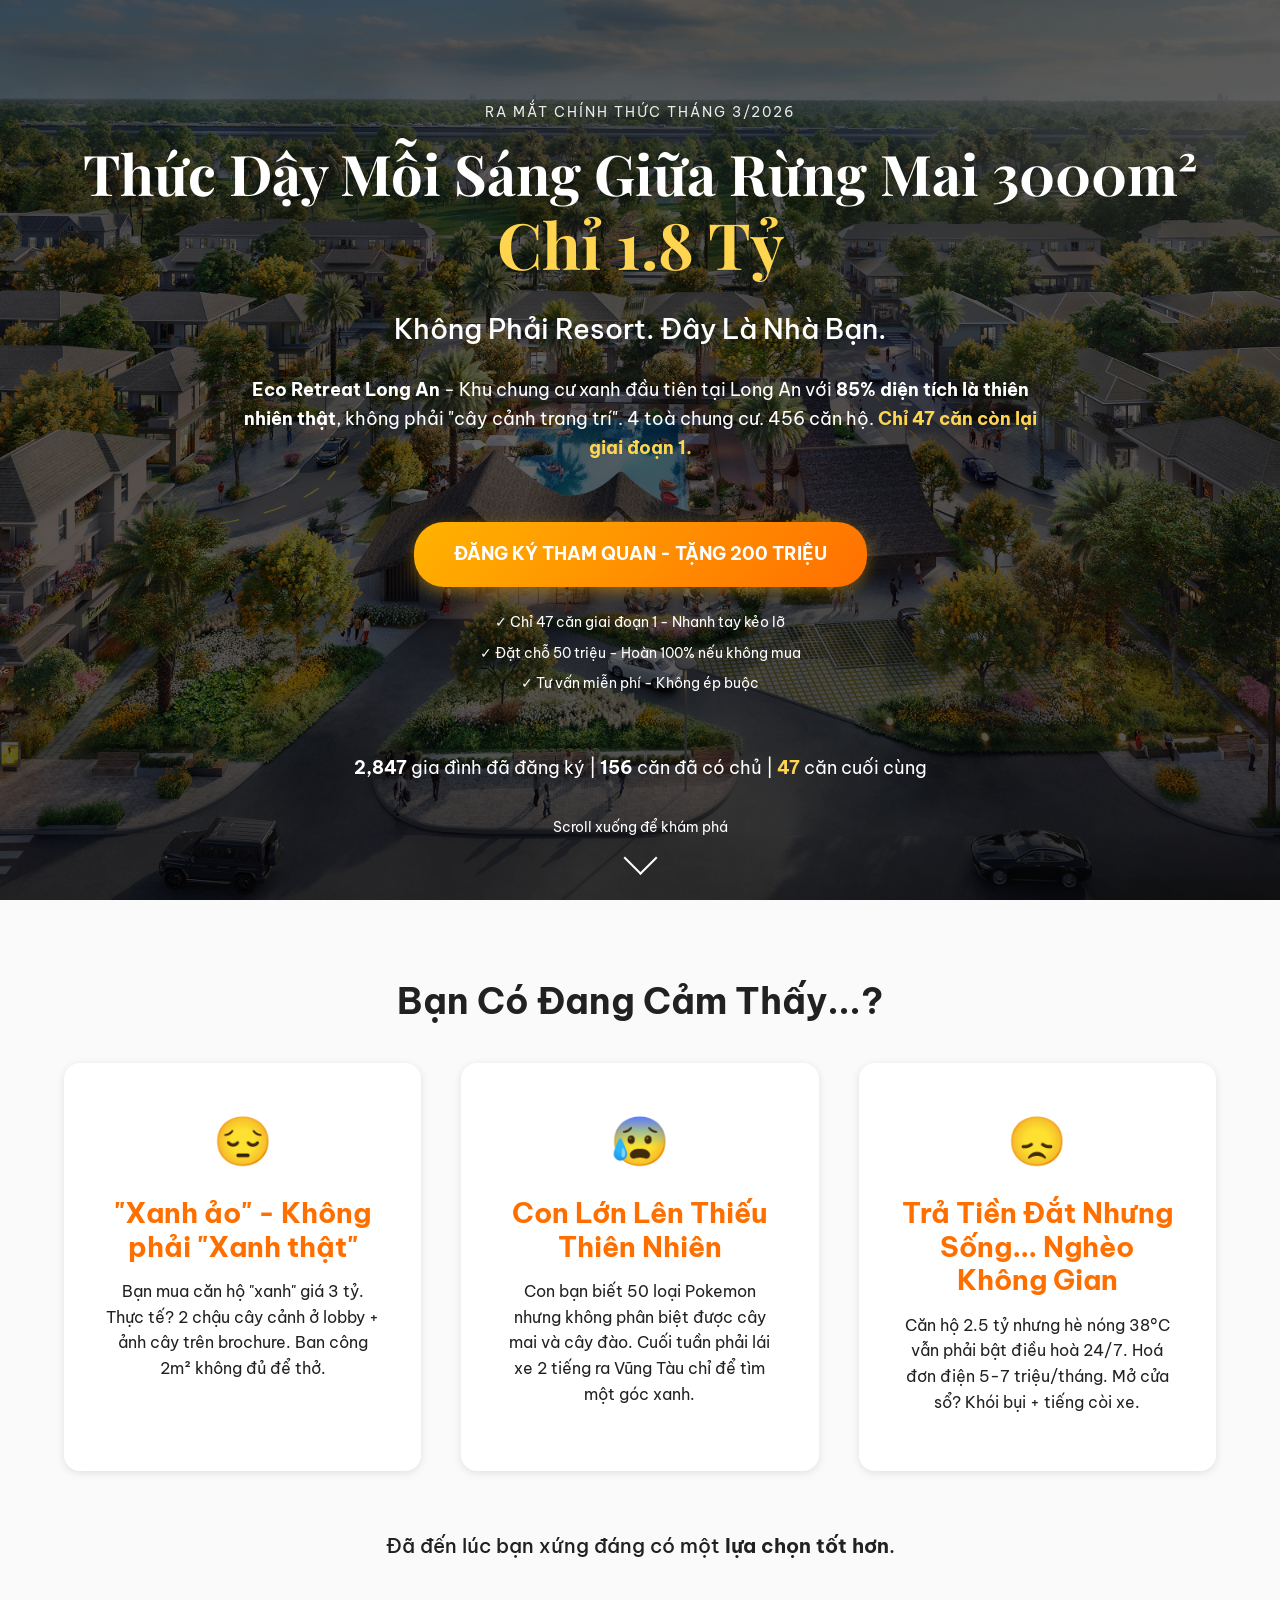
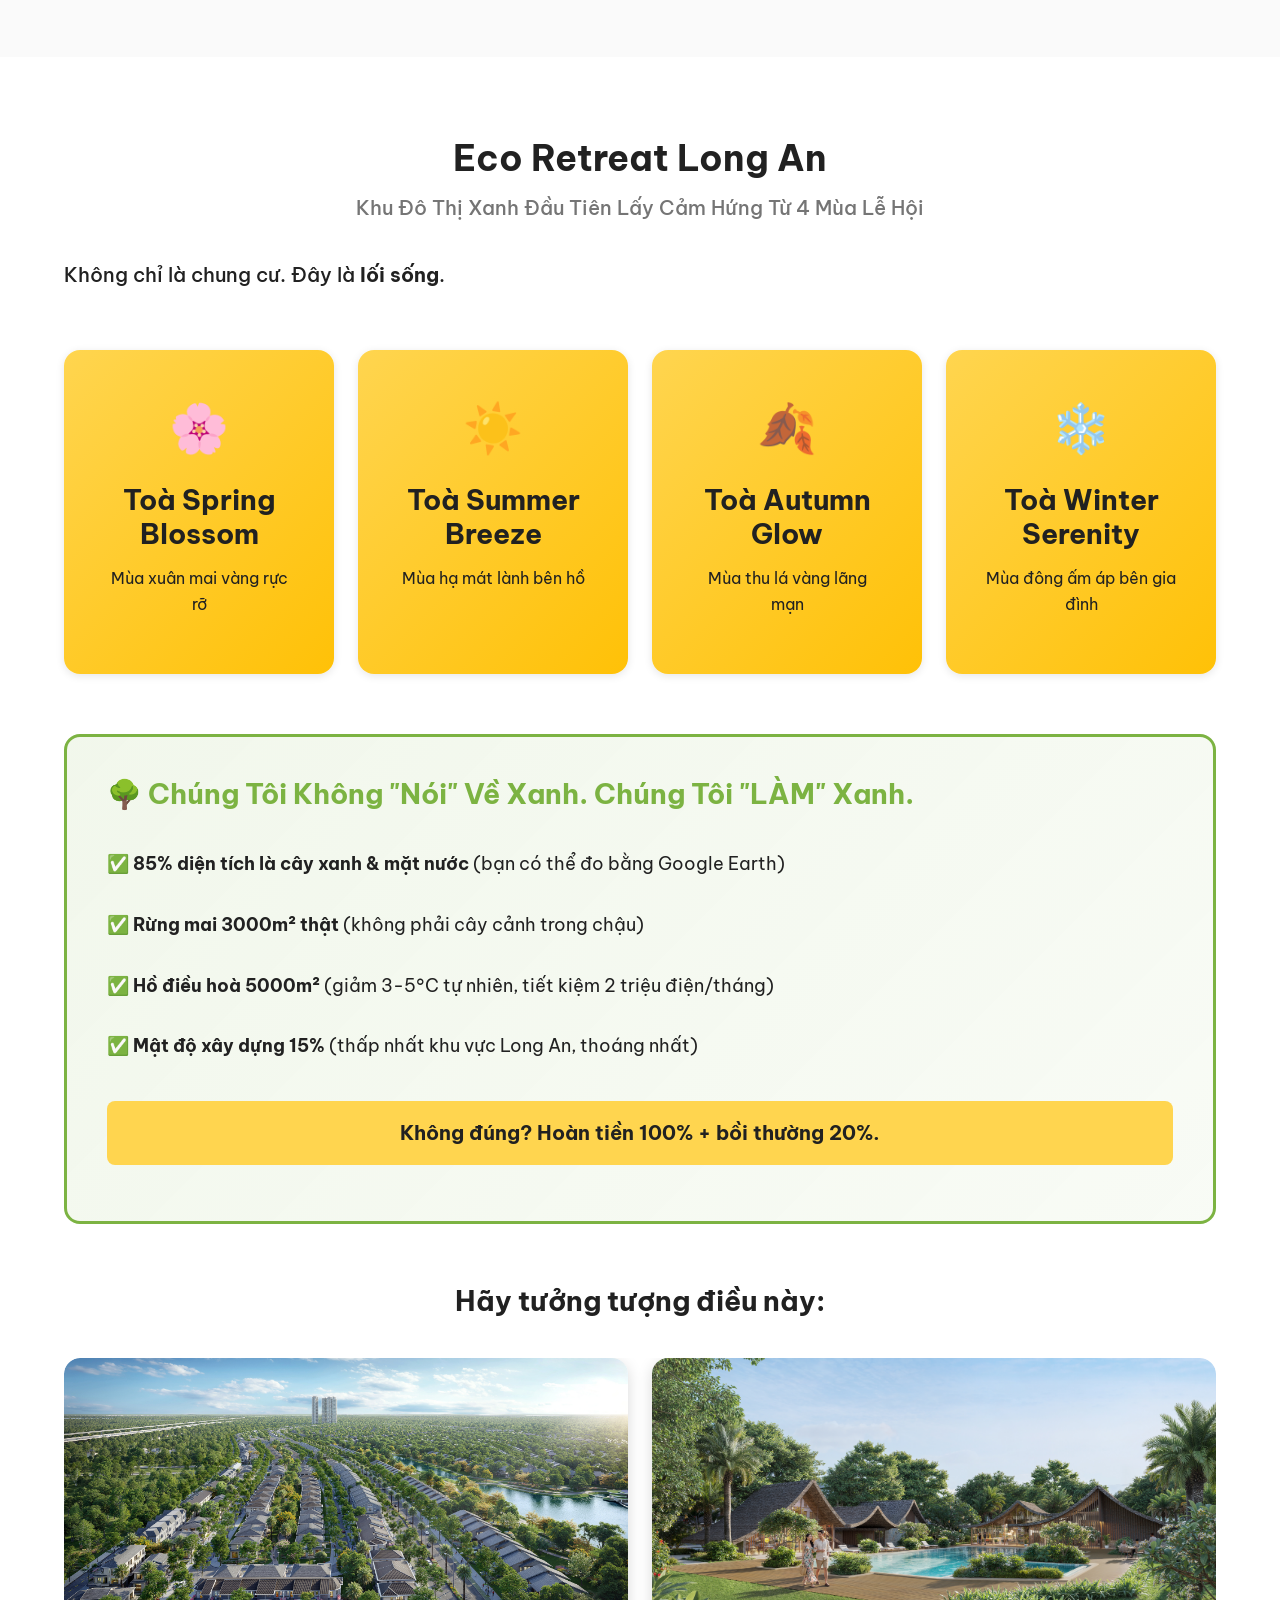
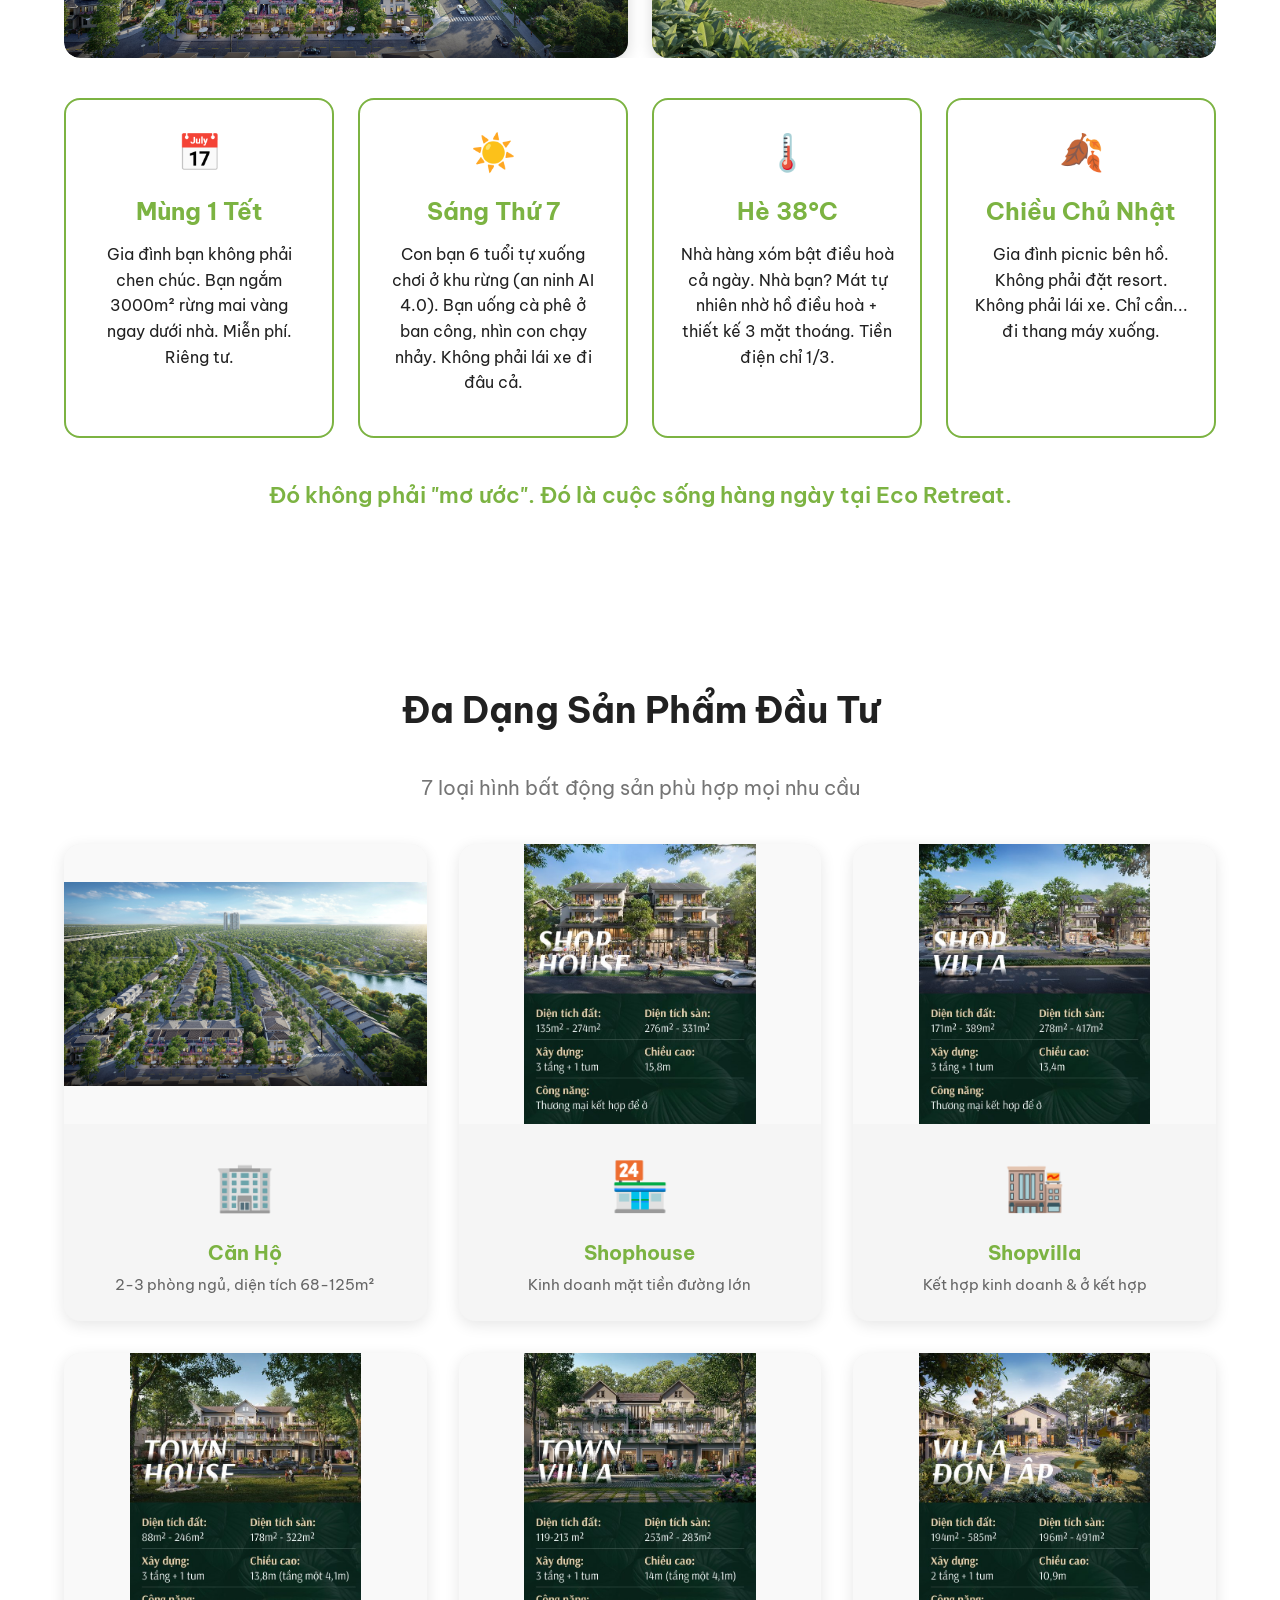
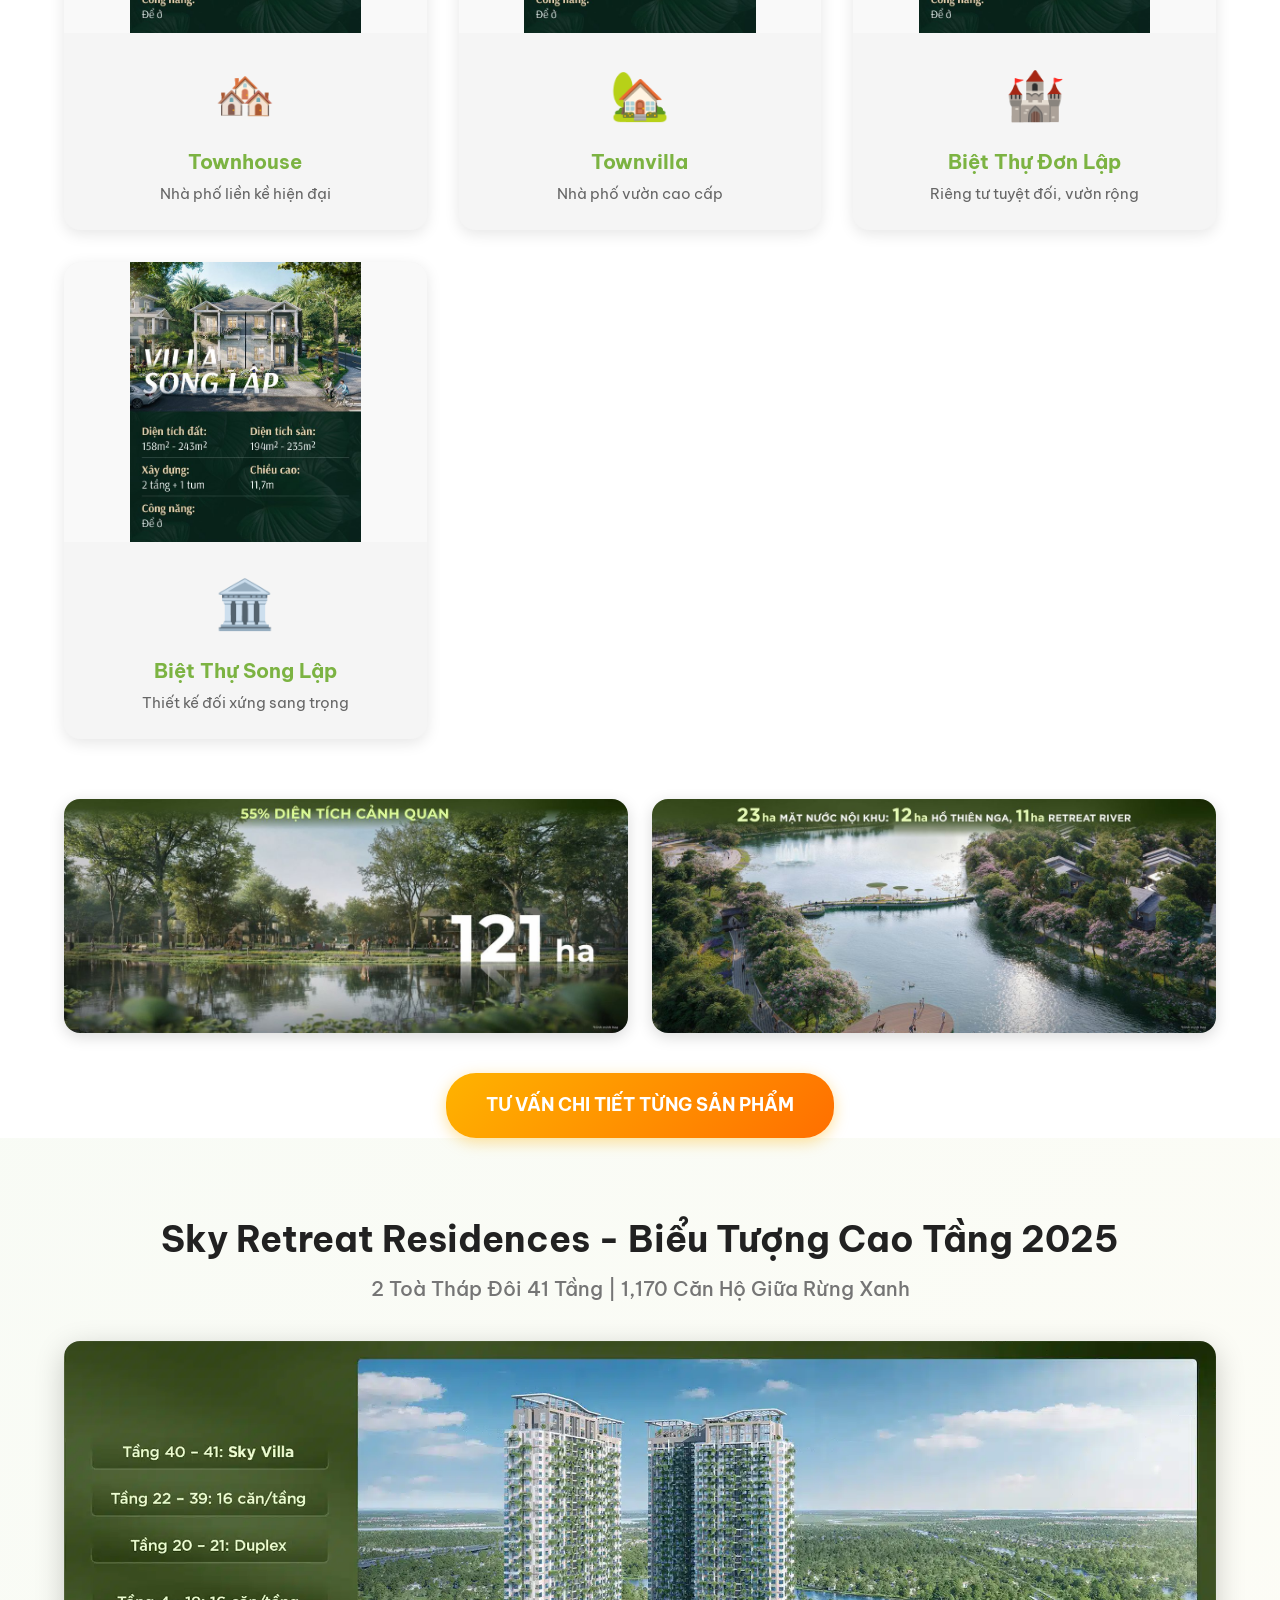
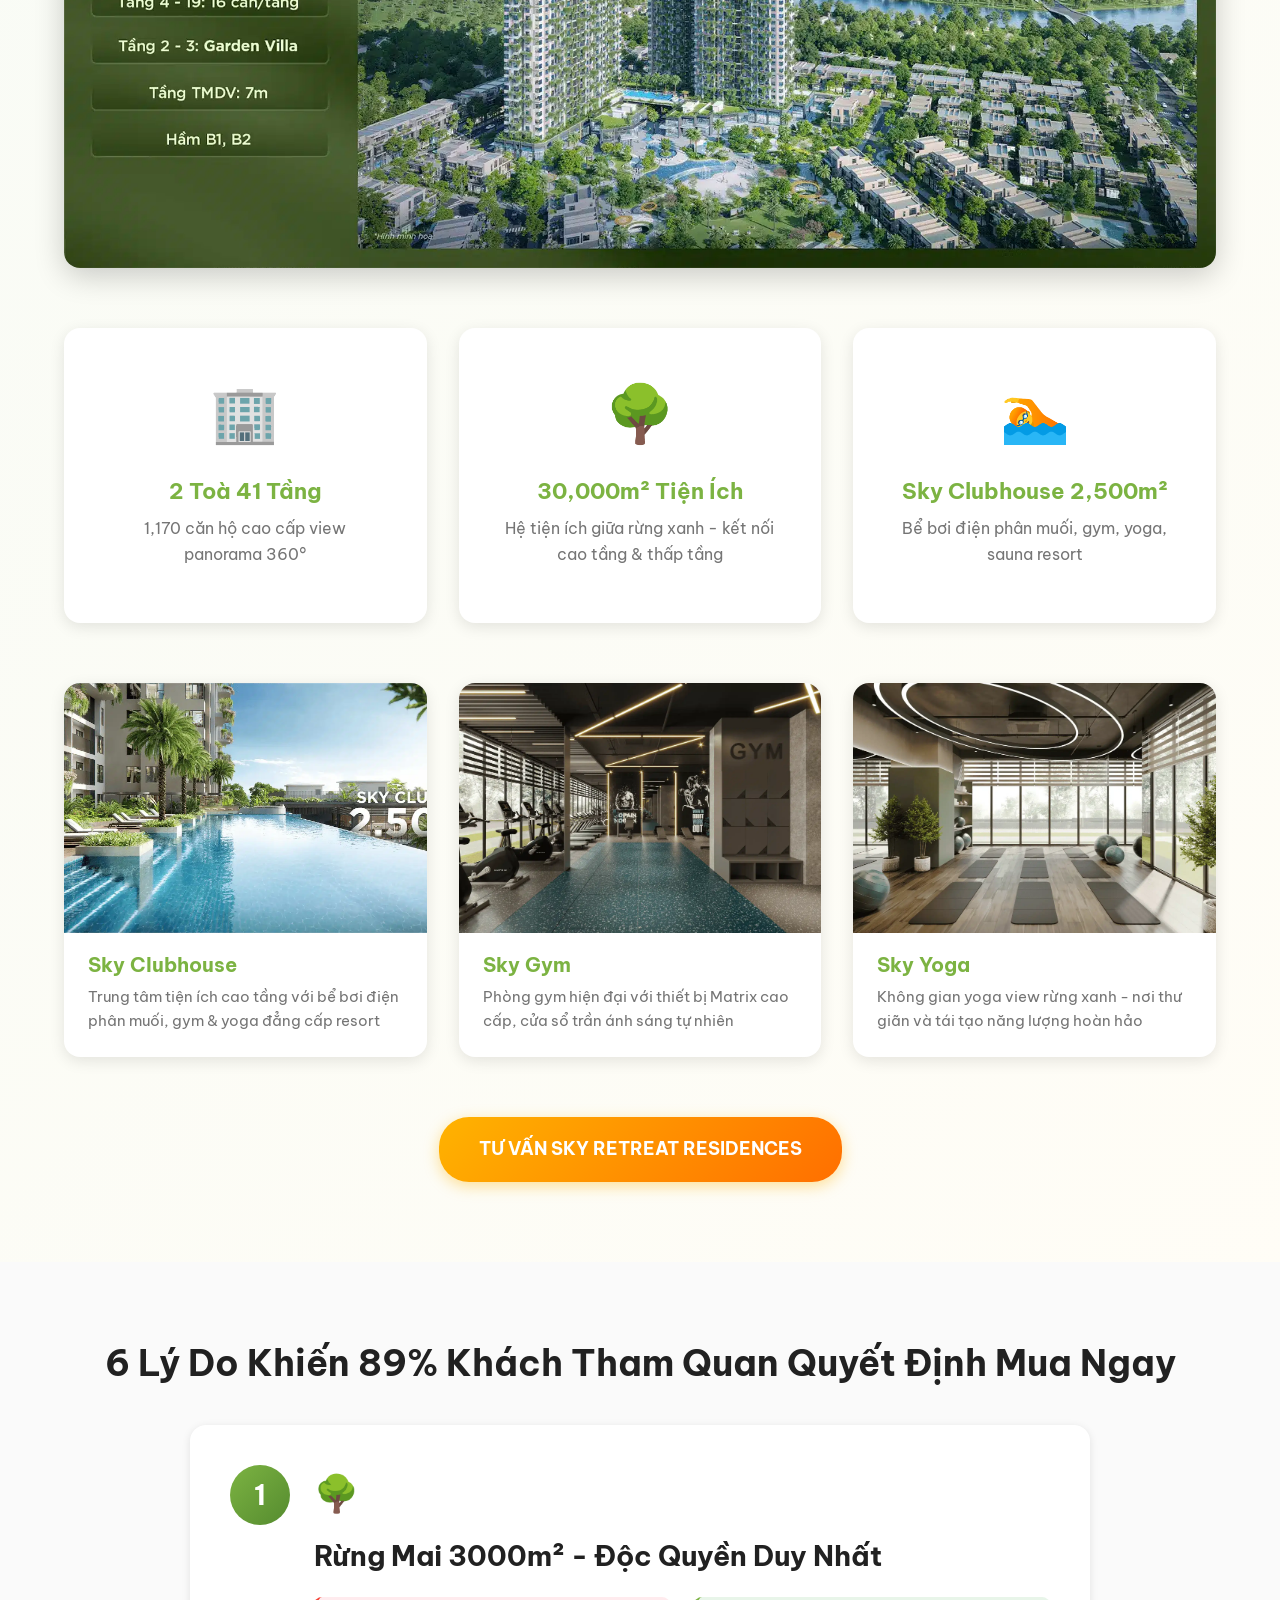
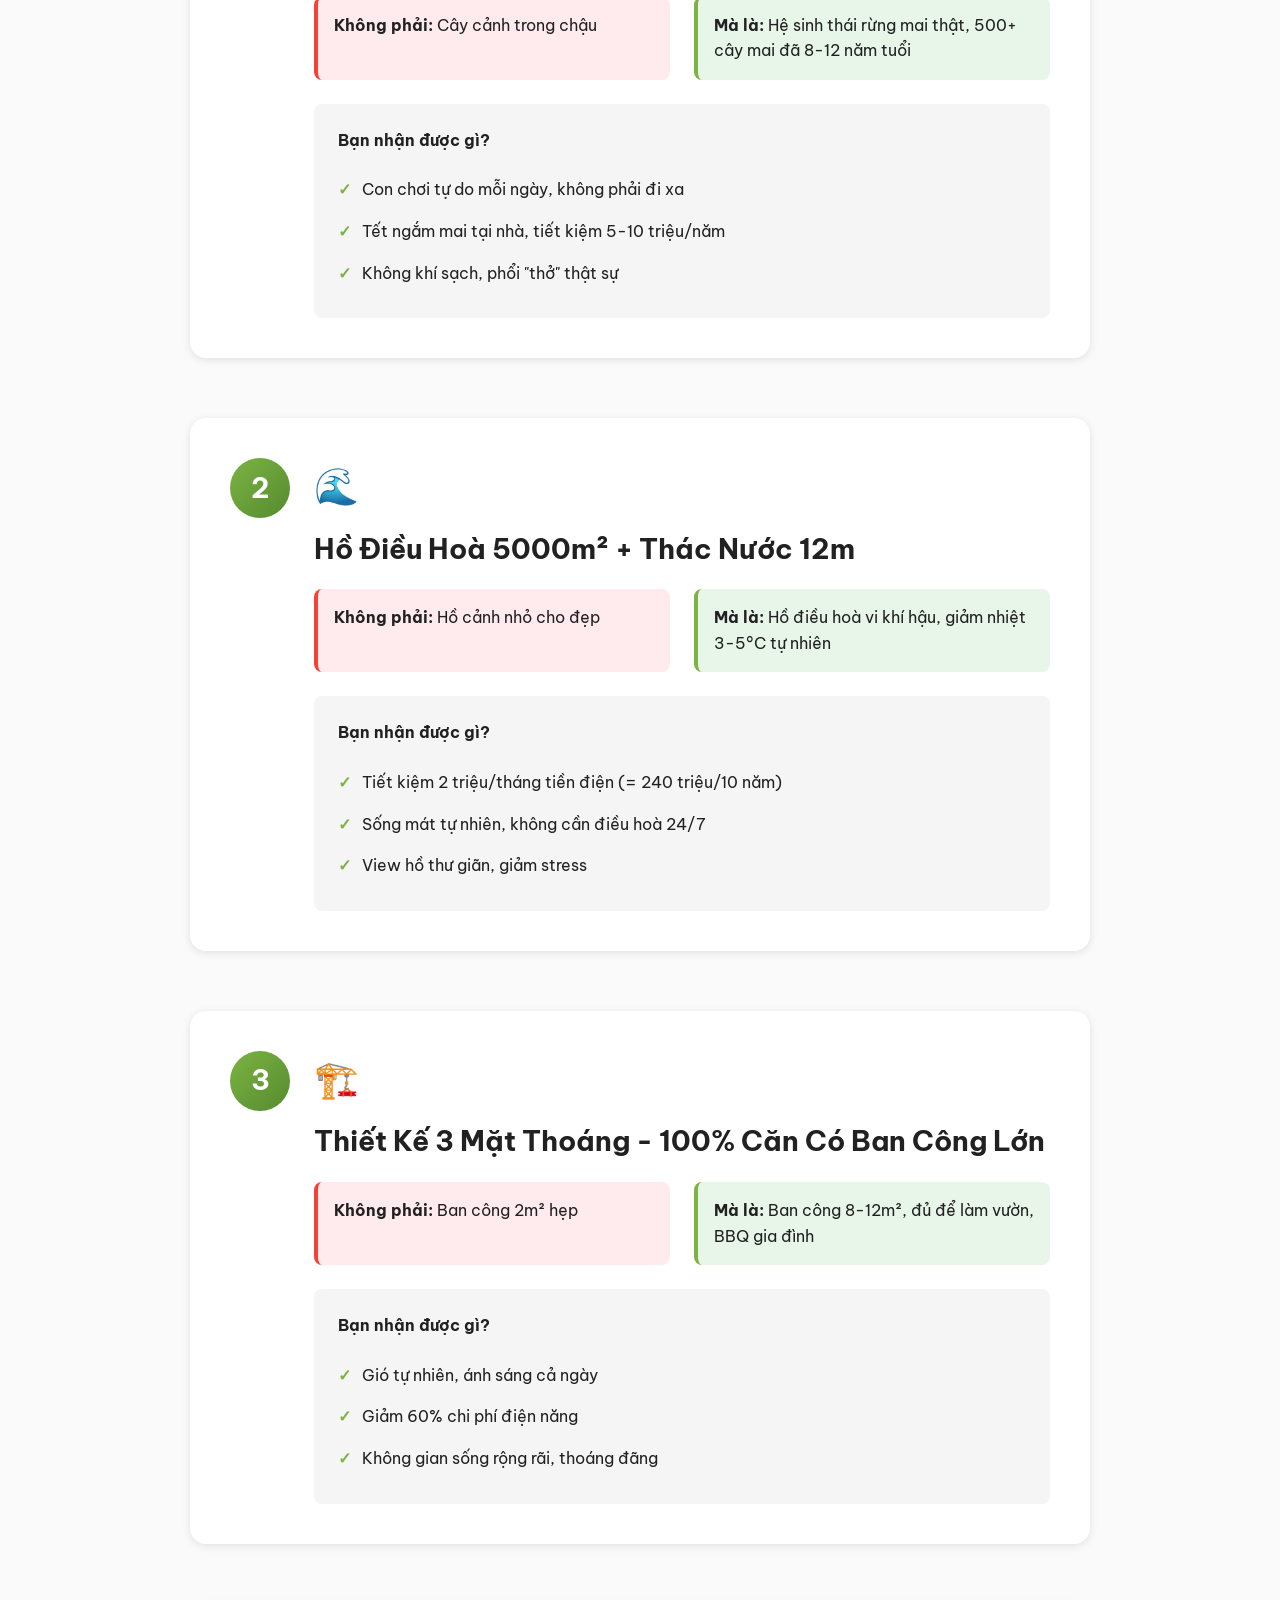
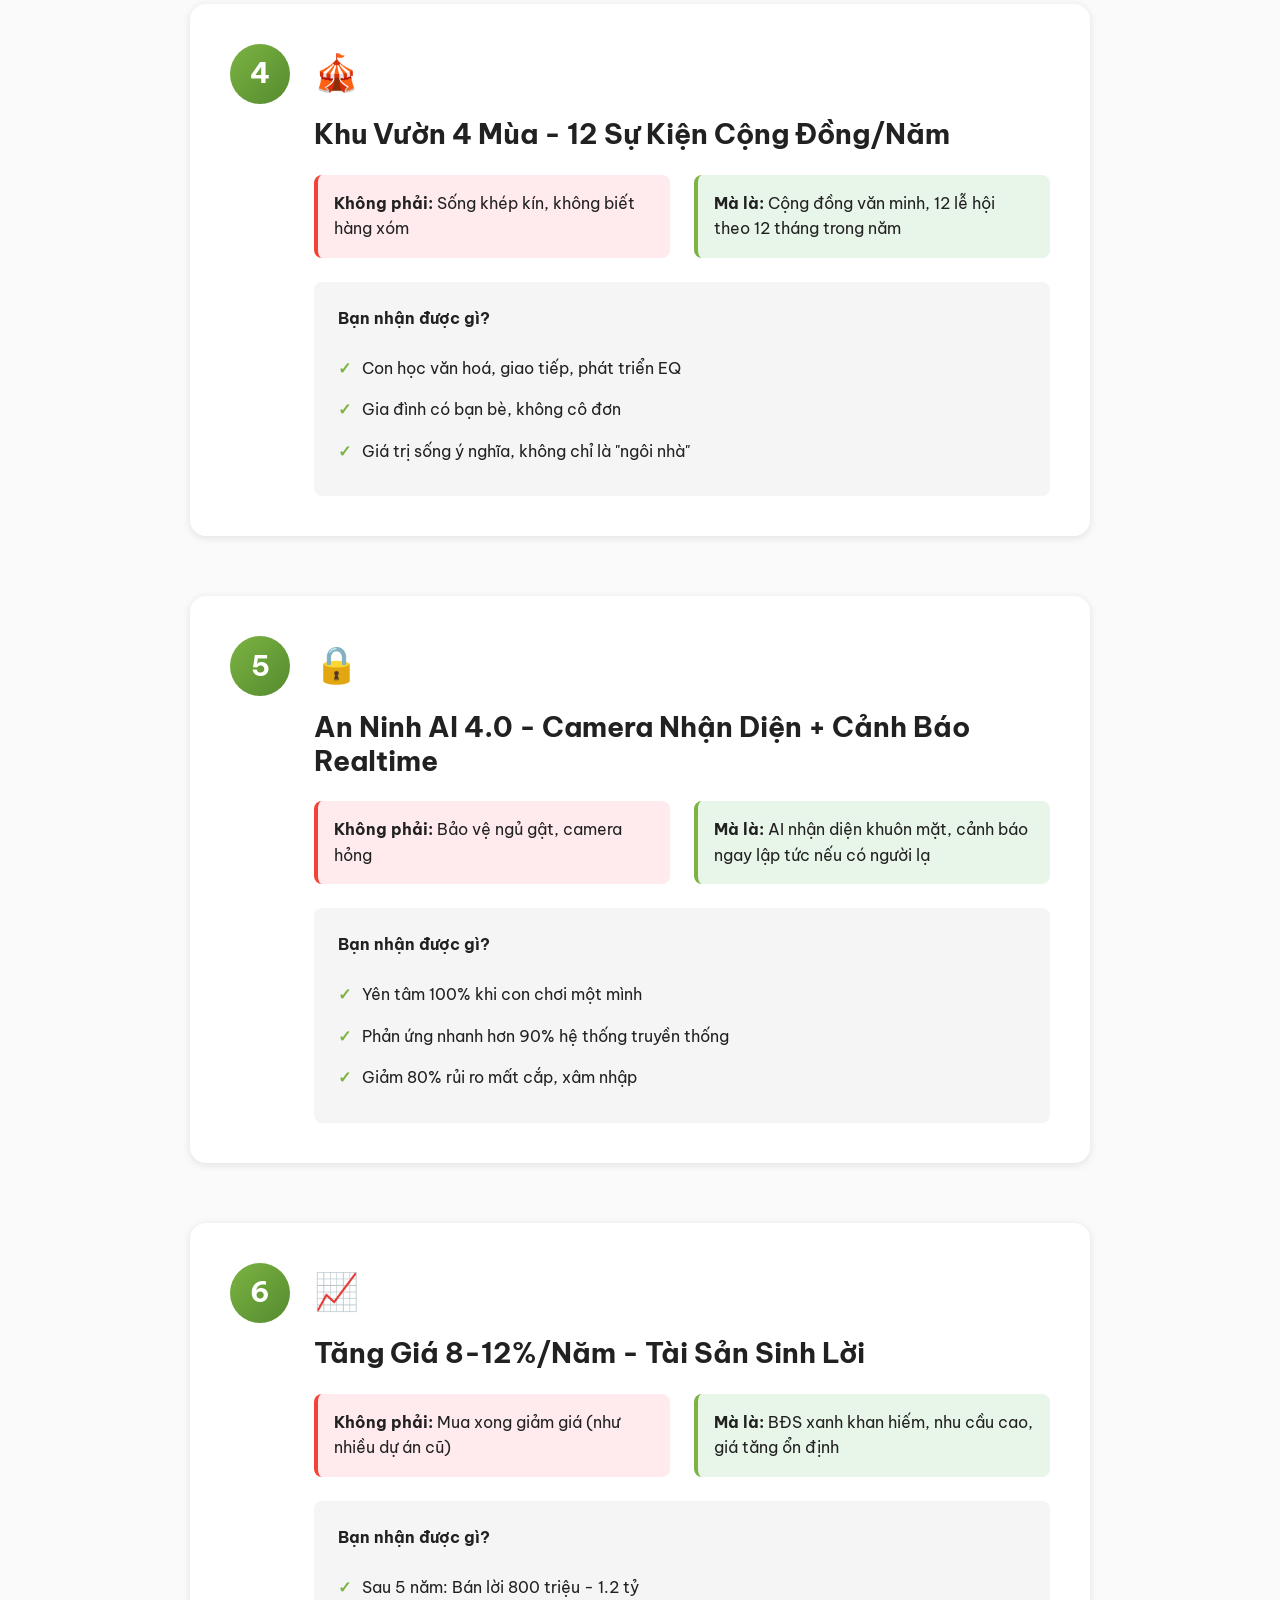
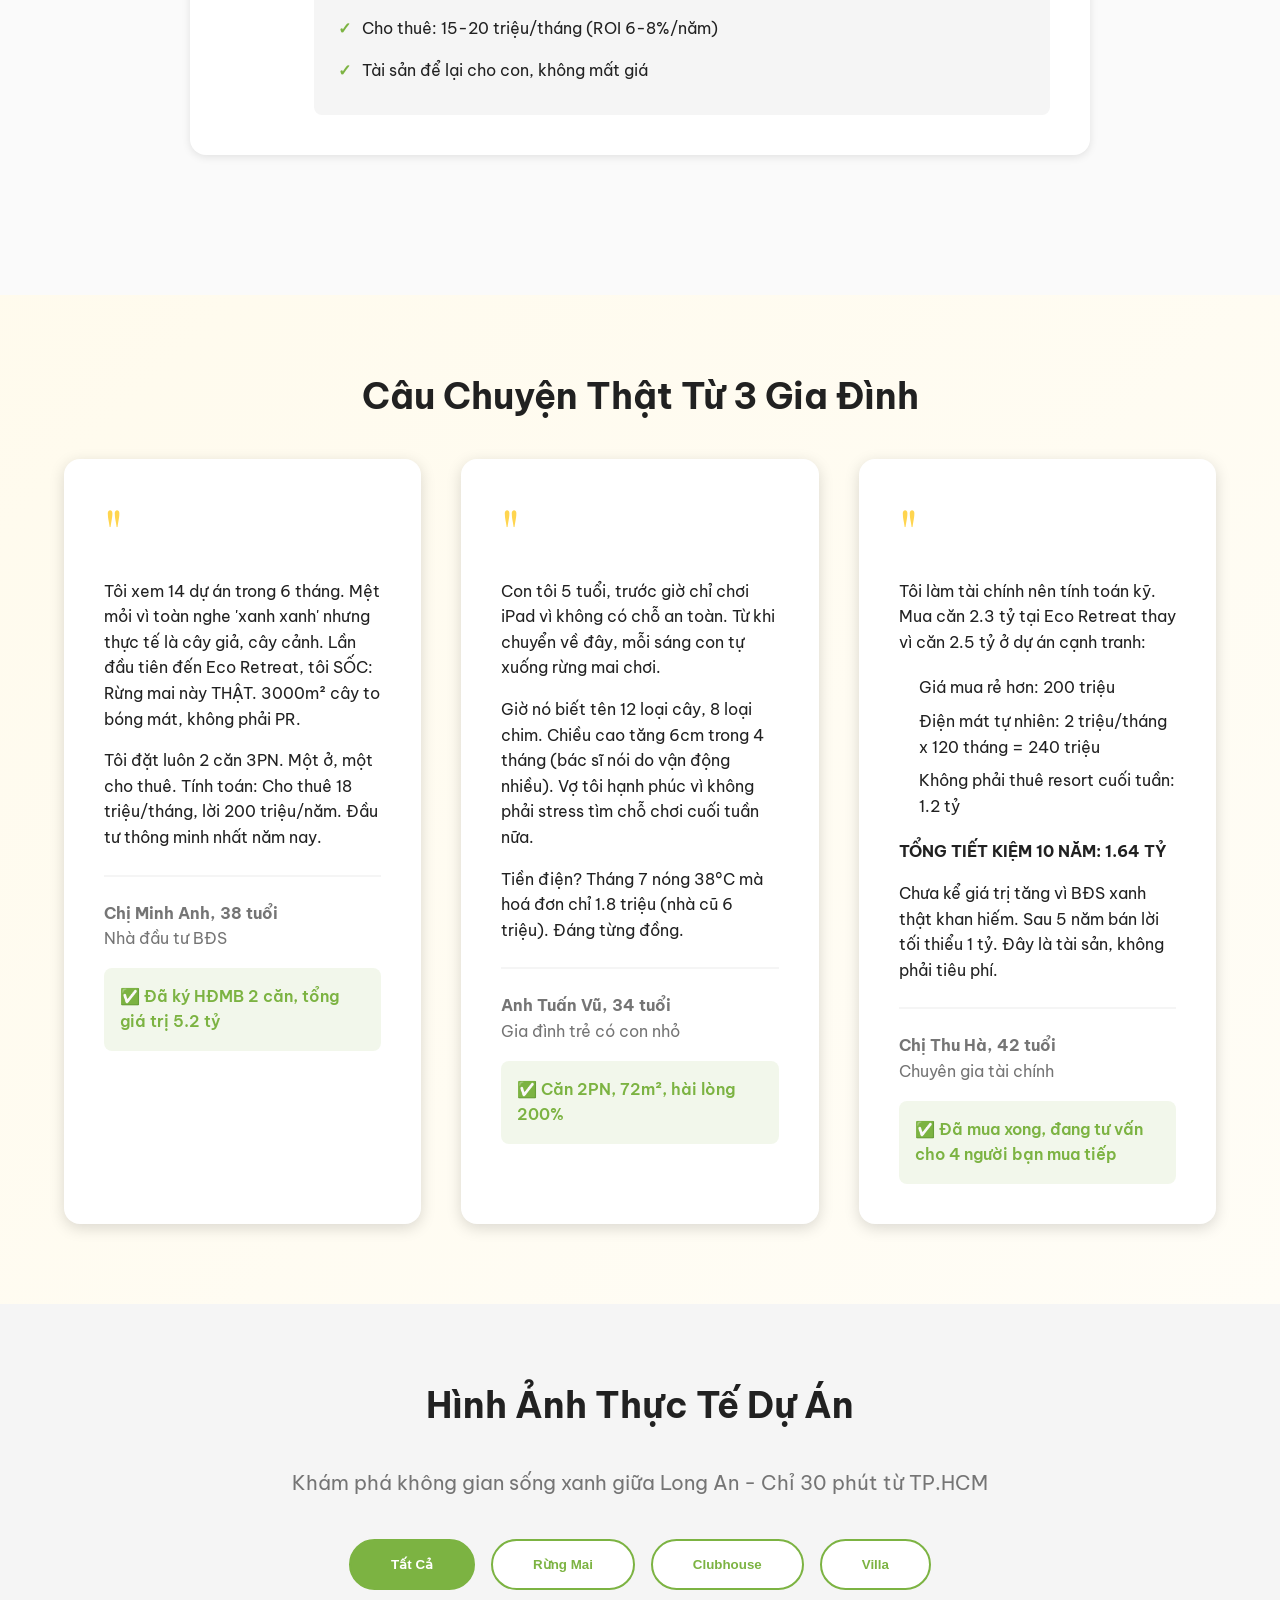
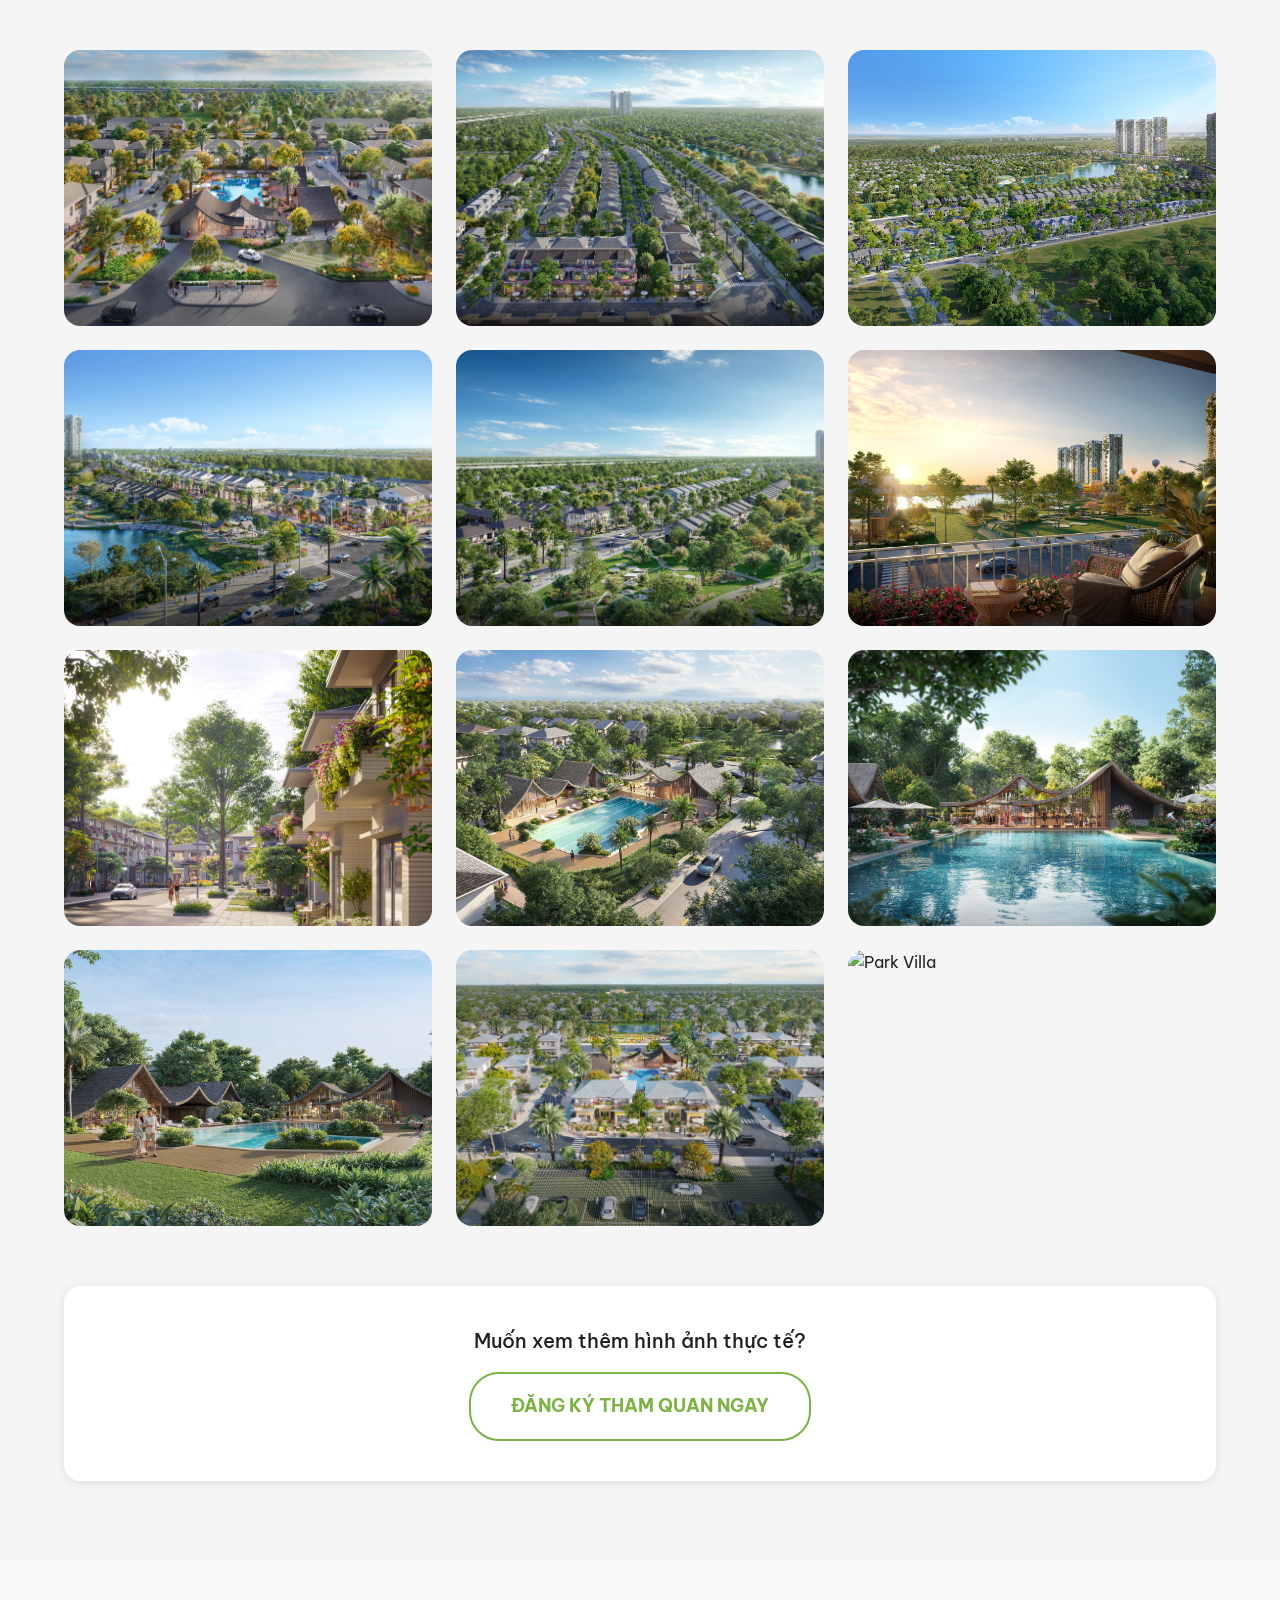
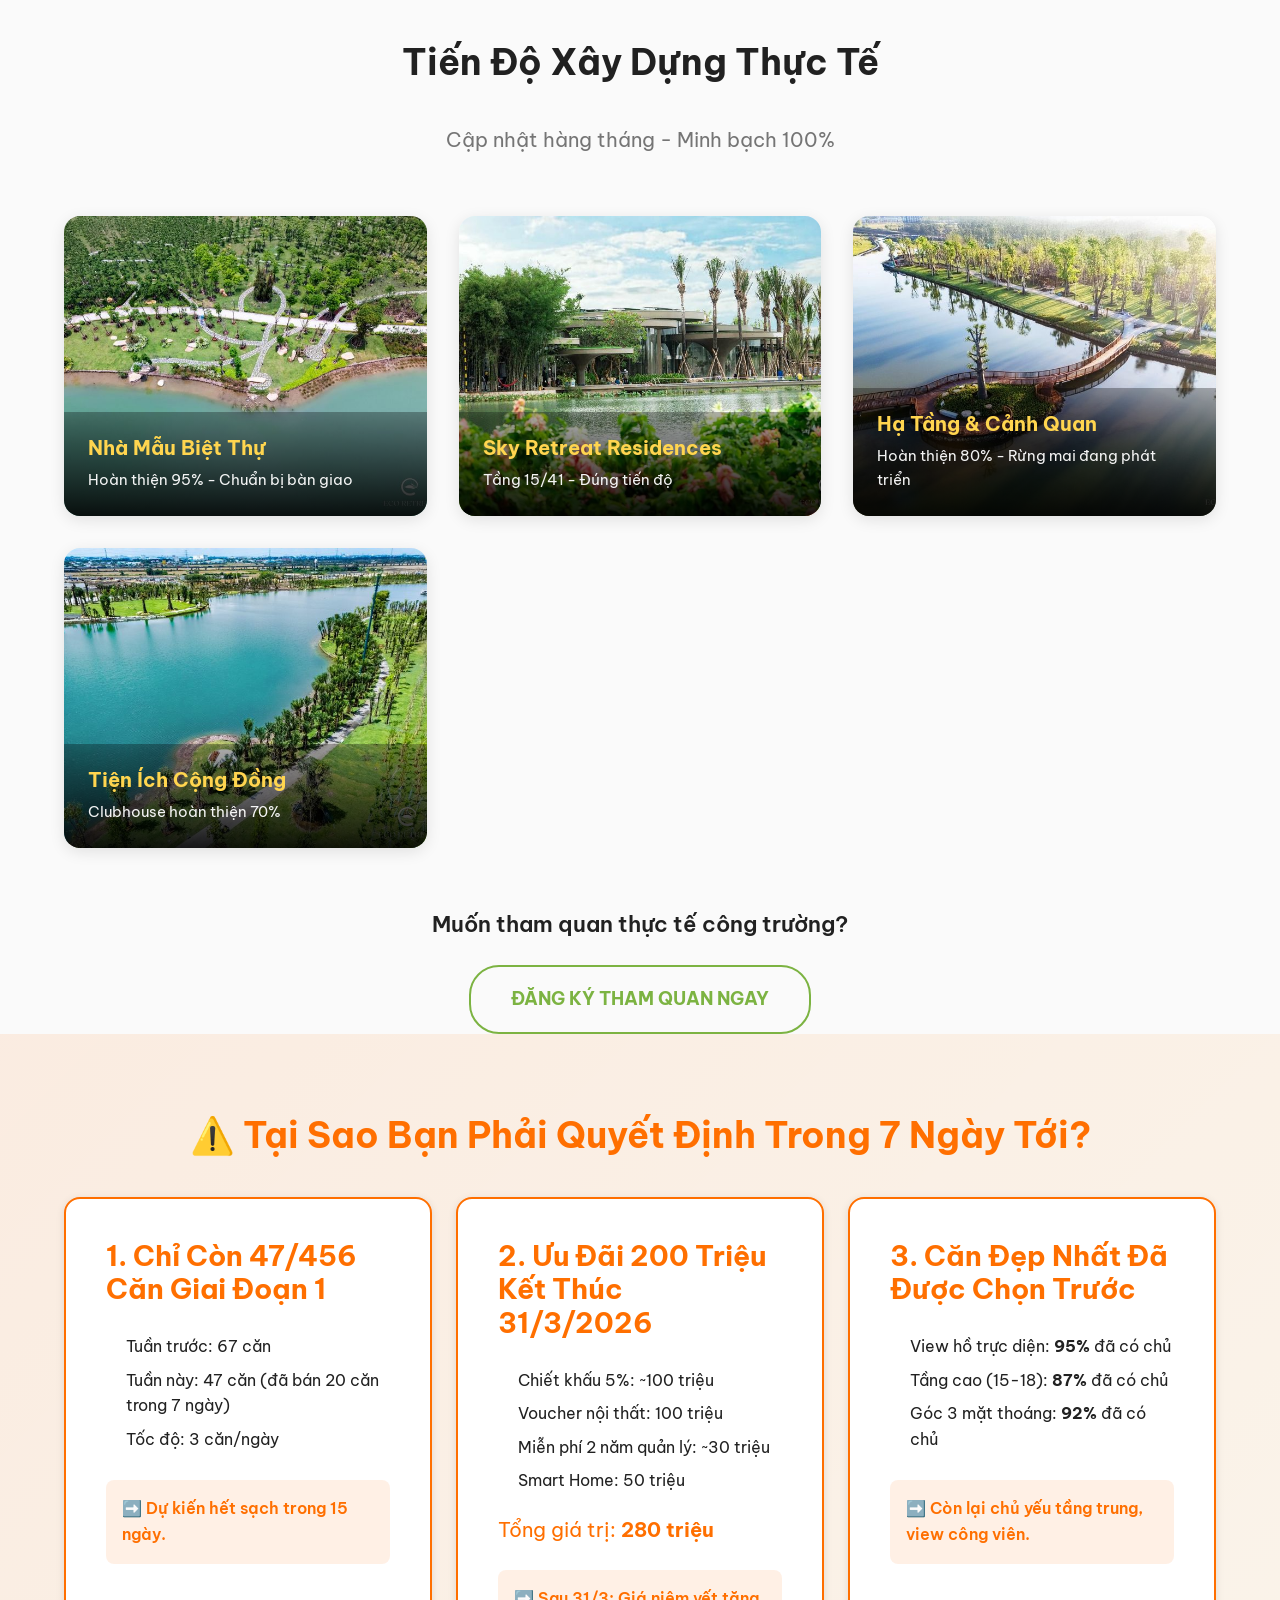
==== index.html @ 19f4858d "feat: complete Eco Retreat landing page with Sky Retreat section Production-ready landing page with " ====
<!DOCTYPE html>
<html lang="vi">
<head>
    <meta charset="UTF-8">
    <meta name="viewport" content="width=device-width, initial-scale=1.0">
    <meta name="description" content="Eco Retreat Long An - Phân khu Rừng Mai với 4 toà chung cư xanh. Thức dậy giữa rừng mai 3000m². Chỉ từ 1.8 tỷ. Ưu đãi 200 triệu.">
    <meta name="keywords" content="eco retreat, chung cư xanh, rừng mai, hà nội, bất động sản">
    <title>Eco Retreat Long An - Sống Giữa Rừng Mai 3000m² | Chỉ Từ 1.8 Tỷ</title>

    <!-- Open Graph -->
    <meta property="og:title" content="Eco Retreat Long An - Thức Dậy Giữa Rừng Mai 3000m²">
    <meta property="og:description" content="4 toà chung cư cao cấp. 85% diện tích xanh. Ưu đãi 200 triệu. Chỉ còn 47 căn giai đoạn 1.">
    <meta property="og:image" content="assets/images/hero-rung-mai.jpg">
    <meta property="og:type" content="website">

    <!-- Fonts -->
    <link rel="preconnect" href="https://fonts.googleapis.com">
    <link rel="preconnect" href="https://fonts.gstatic.com" crossorigin>
    <link href="https://fonts.googleapis.com/css2?family=Be+Vietnam+Pro:wght@400;500;600;700&family=Playfair+Display:wght@700&display=swap" rel="stylesheet">

    <!-- CSS -->
    <link rel="stylesheet" href="css/styles.css">
</head>
<body>
<!-- HERO SECTION - ATTENTION -->
    <section id="hero" class="hero">
        <div class="hero-overlay"></div>
        <div class="hero-content container">
            <p class="pre-headline">Ra mắt chính thức tháng 3/2026</p>

            <h1 class="hero-headline">
                Thức Dậy Mỗi Sáng Giữa Rừng Mai 3000m²<br>
                <span class="highlight">Chỉ 1.8 Tỷ</span>
            </h1>

            <p class="hero-subheadline">
                Không Phải Resort. Đây Là Nhà Bạn.
            </p>

            <div class="hero-description">
                <p><strong>Eco Retreat Long An</strong> - Khu chung cư xanh đầu tiên tại Long An với <strong>85% diện tích là thiên nhiên thật</strong>, không phải "cây cảnh trang trí". 4 toà chung cư. 456 căn hộ. <span class="urgency">Chỉ 47 căn còn lại giai đoạn 1.</span></p>
            </div>

            <div class="cta-wrapper">
                <a href="#register-form" class="btn-primary cta-pulse">
                    ĐĂNG KÝ THAM QUAN - TẶNG 200 TRIỆU
                </a>
                <div class="cta-microcopy">
                    <p>✓ Chỉ 47 căn giai đoạn 1 - Nhanh tay kẻo lỡ</p>
                    <p>✓ Đặt chỗ 50 triệu - Hoàn 100% nếu không mua</p>
                    <p>✓ Tư vấn miễn phí - Không ép buộc</p>
                </div>
            </div>

            <div class="social-proof-snippet">
                <p class="stats"><strong>2,847</strong> gia đình đã đăng ký | <strong>156</strong> căn đã có chủ | <strong class="urgency">47</strong> căn cuối cùng</p>
            </div>
        </div>

        <div class="scroll-indicator">
            <span>Scroll xuống để khám phá</span>
            <div class="arrow-down"></div>
        </div>
    </section>

    
<!-- PROBLEM SECTION - INTEREST -->
    <section id="problem" class="problem-section">
        <div class="container">
            <h2 class="section-title">Bạn Có Đang Cảm Thấy...?</h2>

            <div class="pain-points-grid">
                <div class="pain-point">
                    <div class="pain-icon">😔</div>
                    <h3>"Xanh ảo" - Không phải "Xanh thật"</h3>
                    <p>Bạn mua căn hộ "xanh" giá 3 tỷ. Thực tế? 2 chậu cây cảnh ở lobby + ảnh cây trên brochure. Ban công 2m² không đủ để thở.</p>
                </div>

                <div class="pain-point">
                    <div class="pain-icon">😰</div>
                    <h3>Con Lớn Lên Thiếu Thiên Nhiên</h3>
                    <p>Con bạn biết 50 loại Pokemon nhưng không phân biệt được cây mai và cây đào. Cuối tuần phải lái xe 2 tiếng ra Vũng Tàu chỉ để tìm một góc xanh.</p>
                </div>

                <div class="pain-point">
                    <div class="pain-icon">😞</div>
                    <h3>Trả Tiền Đắt Nhưng Sống... Nghèo Không Gian</h3>
                    <p>Căn hộ 2.5 tỷ nhưng hè nóng 38°C vẫn phải bật điều hoà 24/7. Hoá đơn điện 5-7 triệu/tháng. Mở cửa sổ? Khói bụi + tiếng còi xe.</p>
                </div>
            </div>

            <div class="cta-transition">
                <p class="lead">Đã đến lúc bạn xứng đáng có một <strong>lựa chọn tốt hơn</strong>.</p>
            </div>
        </div>
    </section>

    
<!-- SOLUTION SECTION - INTEREST -->
    <section id="solution" class="solution-section">
        <div class="container">
            <h2 class="section-title">
                Eco Retreat Long An<br>
                <span class="subtitle">Khu Đô Thị Xanh Đầu Tiên Lấy Cảm Hứng Từ 4 Mùa Lễ Hội</span>
            </h2>

            <p class="lead">Không chỉ là chung cư. Đây là <strong>lối sống</strong>.</p>

            <div class="buildings-grid">
                <div class="building-card">
                    <div class="building-icon">🌸</div>
                    <h3>Toà Spring Blossom</h3>
                    <p>Mùa xuân mai vàng rực rỡ</p>
                </div>

                <div class="building-card">
                    <div class="building-icon">☀️</div>
                    <h3>Toà Summer Breeze</h3>
                    <p>Mùa hạ mát lành bên hồ</p>
                </div>

                <div class="building-card">
                    <div class="building-icon">🍂</div>
                    <h3>Toà Autumn Glow</h3>
                    <p>Mùa thu lá vàng lãng mạn</p>
                </div>

                <div class="building-card">
                    <div class="building-icon">❄️</div>
                    <h3>Toà Winter Serenity</h3>
                    <p>Mùa đông ấm áp bên gia đình</p>
                </div>
            </div>

            <div class="commitment-box">
                <h3>🌳 Chúng Tôi Không "Nói" Về Xanh. Chúng Tôi "LÀM" Xanh.</h3>
                <ul class="commitment-list">
                    <li>✅ <strong>85% diện tích là cây xanh & mặt nước</strong> (bạn có thể đo bằng Google Earth)</li>
                    <li>✅ <strong>Rừng mai 3000m² thật</strong> (không phải cây cảnh trong chậu)</li>
                    <li>✅ <strong>Hồ điều hoà 5000m²</strong> (giảm 3-5°C tự nhiên, tiết kiệm 2 triệu điện/tháng)</li>
                    <li>✅ <strong>Mật độ xây dựng 15%</strong> (thấp nhất khu vực Long An, thoáng nhất)</li>
                </ul>
                <p class="guarantee"><strong>Không đúng? Hoàn tiền 100% + bồi thường 20%.</strong></p>
            </div>

            <div class="imagination-section">
                <h3>Hãy tưởng tượng điều này:</h3>

                <div class="feature-images">
                    <img src="assets/images/rung-mai-2.jpg" alt="Không gian sống xanh" class="feature-img">
                    <img src="assets/images/clubhouse-2.jpg" alt="Tiện ích cao cấp" class="feature-img">
                </div>

                <div class="scenario-grid">
                    <div class="scenario">
                        <span class="scenario-icon">📅</span>
                        <h4>Mùng 1 Tết</h4>
                        <p>Gia đình bạn không phải chen chúc. Bạn ngắm 3000m² rừng mai vàng ngay dưới nhà. Miễn phí. Riêng tư.</p>
                    </div>

                    <div class="scenario">
                        <span class="scenario-icon">☀️</span>
                        <h4>Sáng Thứ 7</h4>
                        <p>Con bạn 6 tuổi tự xuống chơi ở khu rừng (an ninh AI 4.0). Bạn uống cà phê ở ban công, nhìn con chạy nhảy. Không phải lái xe đi đâu cả.</p>
                    </div>

                    <div class="scenario">
                        <span class="scenario-icon">🌡️</span>
                        <h4>Hè 38°C</h4>
                        <p>Nhà hàng xóm bật điều hoà cả ngày. Nhà bạn? Mát tự nhiên nhờ hồ điều hoà + thiết kế 3 mặt thoáng. Tiền điện chỉ 1/3.</p>
                    </div>

                    <div class="scenario">
                        <span class="scenario-icon">🍂</span>
                        <h4>Chiều Chủ Nhật</h4>
                        <p>Gia đình picnic bên hồ. Không phải đặt resort. Không phải lái xe. Chỉ cần... đi thang máy xuống.</p>
                    </div>
                </div>

                <p class="lead-highlight">Đó không phải "mơ ước". Đó là cuộc sống hàng ngày tại Eco Retreat.</p>
            </div>
        </div>
    </section>

    
<!-- PRODUCT TYPES SECTION -->
    <section id="products" class="products-section">
        <div class="container">
            <h2 class="section-title">Đa Dạng Sản Phẩm Đầu Tư</h2>
            <p class="section-subtitle">7 loại hình bất động sản phù hợp mọi nhu cầu</p>

            <div class="products-grid">
                <div class="product-card">
                    <img src="assets/images/rung-mai-2.jpg" alt="Căn Hộ" class="product-image">
                    <div class="product-icon">🏢</div>
                    <h3>Căn Hộ</h3>
                    <p>2-3 phòng ngủ, diện tích 68-125m²</p>
                </div>
                <div class="product-card">
                    <img src="assets/images/shophouse.jpg" alt="Shophouse" class="product-image">
                    <div class="product-icon">🏪</div>
                    <h3>Shophouse</h3>
                    <p>Kinh doanh mặt tiền đường lớn</p>
                </div>
                <div class="product-card">
                    <img src="assets/images/shopvilla.jpg" alt="Shopvilla" class="product-image">
                    <div class="product-icon">🏬</div>
                    <h3>Shopvilla</h3>
                    <p>Kết hợp kinh doanh & ở kết hợp</p>
                </div>
                <div class="product-card">
                    <img src="assets/images/townhouse.jpg" alt="Townhouse" class="product-image">
                    <div class="product-icon">🏘️</div>
                    <h3>Townhouse</h3>
                    <p>Nhà phố liền kề hiện đại</p>
                </div>
                <div class="product-card">
                    <img src="assets/images/townvilla.jpg" alt="Townvilla" class="product-image">
                    <div class="product-icon">🏡</div>
                    <h3>Townvilla</h3>
                    <p>Nhà phố vườn cao cấp</p>
                </div>
                <div class="product-card">
                    <img src="assets/images/villa-don-lap.jpg" alt="Biệt Thự Đơn Lập" class="product-image">
                    <div class="product-icon">🏰</div>
                    <h3>Biệt Thự Đơn Lập</h3>
                    <p>Riêng tư tuyệt đối, vườn rộng</p>
                </div>
                <div class="product-card">
                    <img src="assets/images/villa-song-lap.jpg" alt="Biệt Thự Song Lập" class="product-image">
                    <div class="product-icon">🏛️</div>
                    <h3>Biệt Thự Song Lập</h3>
                    <p>Thiết kế đối xứng sang trọng</p>
                </div>
            </div>

            <div class="website-images">
                <img src="assets/images/website-image-1.jpg" alt="Eco Retreat Project">
                <img src="assets/images/website-image-2.jpg" alt="Eco Retreat Overview">
            </div>

            <div class="products-cta">
                <a href="#register-form" class="btn-primary">Tư Vấn Chi Tiết Từng Sản Phẩm</a>
            </div>
        </div>
    
<!-- SKY RETREAT SECTION - TOÀN CAO TẦNG 41 TẦNG -->
    <section id="sky-retreat" class="sky-retreat-section">
        <div class="container">
            <h2 class="section-title">
                Sky Retreat Residences - Biểu Tượng Cao Tầng 2025
                <span class="subtitle">2 Toà Tháp Đôi 41 Tầng | 1,170 Căn Hộ Giữa Rừng Xanh</span>
            </h2>

            <div class="sky-hero">
                <img src="assets/images/sky-retreat-residences.webp" alt="Sky Retreat Residences - 2 toà 41 tầng" class="sky-main-image">
            </div>

            <div class="sky-highlights">
                <div class="sky-highlight-item">
                    <div class="sky-icon">🏢</div>
                    <h3>2 Toà 41 Tầng</h3>
                    <p>1,170 căn hộ cao cấp view panorama 360°</p>
                </div>
                <div class="sky-highlight-item">
                    <div class="sky-icon">🌳</div>
                    <h3>30,000m² Tiện Ích</h3>
                    <p>Hệ tiện ích giữa rừng xanh - kết nối cao tầng & thấp tầng</p>
                </div>
                <div class="sky-highlight-item">
                    <div class="sky-icon">🏊</div>
                    <h3>Sky Clubhouse 2,500m²</h3>
                    <p>Bể bơi điện phân muối, gym, yoga, sauna resort</p>
                </div>
            </div>

            <div class="sky-amenities-grid">
                <div class="sky-amenity">
                    <img src="assets/images/sky-clubhouse.webp" alt="Sky Clubhouse">
                    <h4>Sky Clubhouse</h4>
                    <p>Trung tâm tiện ích cao tầng với bể bơi điện phân muối, gym & yoga đẳng cấp resort</p>
                </div>
                <div class="sky-amenity">
                    <img src="assets/images/sky-gym.webp" alt="Sky Gym">
                    <h4>Sky Gym</h4>
                    <p>Phòng gym hiện đại với thiết bị Matrix cao cấp, cửa sổ trần ánh sáng tự nhiên</p>
                </div>
                <div class="sky-amenity">
                    <img src="assets/images/sky-yoga.webp" alt="Sky Yoga">
                    <h4>Sky Yoga</h4>
                    <p>Không gian yoga view rừng xanh - nơi thư giãn và tái tạo năng lượng hoàn hảo</p>
                </div>
            </div>

            <div class="sky-cta">
                <a href="#register-form" class="btn-primary">Tư Vấn Sky Retreat Residences</a>
            </div>
        </div>
    </section>

    
<!-- BENEFITS SECTION - DESIRE -->
    <section id="benefits" class="benefits-section">
        <div class="container">
            <h2 class="section-title">6 Lý Do Khiến 89% Khách Tham Quan Quyết Định Mua Ngay</h2>

            <div class="benefits-list">
                <!-- Benefit 1 -->
                <div class="benefit-item">
                    <div class="benefit-number">1</div>
                    <div class="benefit-content">
                        <div class="benefit-icon">🌳</div>
                        <h3>Rừng Mai 3000m² - Độc Quyền Duy Nhất</h3>
                        <div class="benefit-comparison">
                            <div class="not">
                                <strong>Không phải:</strong> Cây cảnh trong chậu
                            </div>
                            <div class="but">
                                <strong>Mà là:</strong> Hệ sinh thái rừng mai thật, 500+ cây mai đã 8-12 năm tuổi
                            </div>
                        </div>
                        <div class="benefit-results">
                            <p><strong>Bạn nhận được gì?</strong></p>
                            <ul>
                                <li>Con chơi tự do mỗi ngày, không phải đi xa</li>
                                <li>Tết ngắm mai tại nhà, tiết kiệm 5-10 triệu/năm</li>
                                <li>Không khí sạch, phổi "thở" thật sự</li>
                            </ul>
                        </div>
                    </div>
                </div>

                <!-- Benefit 2 -->
                <div class="benefit-item">
                    <div class="benefit-number">2</div>
                    <div class="benefit-content">
                        <div class="benefit-icon">🌊</div>
                        <h3>Hồ Điều Hoà 5000m² + Thác Nước 12m</h3>
                        <div class="benefit-comparison">
                            <div class="not">
                                <strong>Không phải:</strong> Hồ cảnh nhỏ cho đẹp
                            </div>
                            <div class="but">
                                <strong>Mà là:</strong> Hồ điều hoà vi khí hậu, giảm nhiệt 3-5°C tự nhiên
                            </div>
                        </div>
                        <div class="benefit-results">
                            <p><strong>Bạn nhận được gì?</strong></p>
                            <ul>
                                <li>Tiết kiệm 2 triệu/tháng tiền điện (= 240 triệu/10 năm)</li>
                                <li>Sống mát tự nhiên, không cần điều hoà 24/7</li>
                                <li>View hồ thư giãn, giảm stress</li>
                            </ul>
                        </div>
                    </div>
                </div>

                <!-- Benefit 3 -->
                <div class="benefit-item">
                    <div class="benefit-number">3</div>
                    <div class="benefit-content">
                        <div class="benefit-icon">🏗️</div>
                        <h3>Thiết Kế 3 Mặt Thoáng - 100% Căn Có Ban Công Lớn</h3>
                        <div class="benefit-comparison">
                            <div class="not">
                                <strong>Không phải:</strong> Ban công 2m² hẹp
                            </div>
                            <div class="but">
                                <strong>Mà là:</strong> Ban công 8-12m², đủ để làm vườn, BBQ gia đình
                            </div>
                        </div>
                        <div class="benefit-results">
                            <p><strong>Bạn nhận được gì?</strong></p>
                            <ul>
                                <li>Gió tự nhiên, ánh sáng cả ngày</li>
                                <li>Giảm 60% chi phí điện năng</li>
                                <li>Không gian sống rộng rãi, thoáng đãng</li>
                            </ul>
                        </div>
                    </div>
                </div>

                <!-- Benefit 4 -->
                <div class="benefit-item">
                    <div class="benefit-number">4</div>
                    <div class="benefit-content">
                        <div class="benefit-icon">🎪</div>
                        <h3>Khu Vườn 4 Mùa - 12 Sự Kiện Cộng Đồng/Năm</h3>
                        <div class="benefit-comparison">
                            <div class="not">
                                <strong>Không phải:</strong> Sống khép kín, không biết hàng xóm
                            </div>
                            <div class="but">
                                <strong>Mà là:</strong> Cộng đồng văn minh, 12 lễ hội theo 12 tháng trong năm
                            </div>
                        </div>
                        <div class="benefit-results">
                            <p><strong>Bạn nhận được gì?</strong></p>
                            <ul>
                                <li>Con học văn hoá, giao tiếp, phát triển EQ</li>
                                <li>Gia đình có bạn bè, không cô đơn</li>
                                <li>Giá trị sống ý nghĩa, không chỉ là "ngôi nhà"</li>
                            </ul>
                        </div>
                    </div>
                </div>

                <!-- Benefit 5 -->
                <div class="benefit-item">
                    <div class="benefit-number">5</div>
                    <div class="benefit-content">
                        <div class="benefit-icon">🔒</div>
                        <h3>An Ninh AI 4.0 - Camera Nhận Diện + Cảnh Báo Realtime</h3>
                        <div class="benefit-comparison">
                            <div class="not">
                                <strong>Không phải:</strong> Bảo vệ ngủ gật, camera hỏng
                            </div>
                            <div class="but">
                                <strong>Mà là:</strong> AI nhận diện khuôn mặt, cảnh báo ngay lập tức nếu có người lạ
                            </div>
                        </div>
                        <div class="benefit-results">
                            <p><strong>Bạn nhận được gì?</strong></p>
                            <ul>
                                <li>Yên tâm 100% khi con chơi một mình</li>
                                <li>Phản ứng nhanh hơn 90% hệ thống truyền thống</li>
                                <li>Giảm 80% rủi ro mất cắp, xâm nhập</li>
                            </ul>
                        </div>
                    </div>
                </div>

                <!-- Benefit 6 -->
                <div class="benefit-item">
                    <div class="benefit-number">6</div>
                    <div class="benefit-content">
                        <div class="benefit-icon">📈</div>
                        <h3>Tăng Giá 8-12%/Năm - Tài Sản Sinh Lời</h3>
                        <div class="benefit-comparison">
                            <div class="not">
                                <strong>Không phải:</strong> Mua xong giảm giá (như nhiều dự án cũ)
                            </div>
                            <div class="but">
                                <strong>Mà là:</strong> BĐS xanh khan hiếm, nhu cầu cao, giá tăng ổn định
                            </div>
                        </div>
                        <div class="benefit-results">
                            <p><strong>Bạn nhận được gì?</strong></p>
                            <ul>
                                <li>Sau 5 năm: Bán lời 800 triệu - 1.2 tỷ</li>
                                <li>Cho thuê: 15-20 triệu/tháng (ROI 6-8%/năm)</li>
                                <li>Tài sản để lại cho con, không mất giá</li>
                            </ul>
                        </div>
                    </div>
                </div>
            </div>
        </div>
    </section>

    
<!-- TESTIMONIALS SECTION - DESIRE -->
    <section id="testimonials" class="testimonials-section">
        <div class="container">
            <h2 class="section-title">Câu Chuyện Thật Từ 3 Gia Đình</h2>

            <div class="testimonials-grid">
                <div class="testimonial-card">
                    <div class="testimonial-quote">"</div>
                    <p class="testimonial-text">
                        Tôi xem 14 dự án trong 6 tháng. Mệt mỏi vì toàn nghe 'xanh xanh' nhưng thực tế là cây giả, cây cảnh. Lần đầu tiên đến Eco Retreat, tôi SỐC: Rừng mai này THẬT. 3000m² cây to bóng mát, không phải PR.
                    </p>
                    <p class="testimonial-text">
                        Tôi đặt luôn 2 căn 3PN. Một ở, một cho thuê. Tính toán: Cho thuê 18 triệu/tháng, lời 200 triệu/năm. Đầu tư thông minh nhất năm nay.
                    </p>
                    <div class="testimonial-author">
                        <strong>Chị Minh Anh, 38 tuổi</strong><br>
                        Nhà đầu tư BĐS
                    </div>
                    <div class="testimonial-result">
                        ✅ Đã ký HĐMB 2 căn, tổng giá trị 5.2 tỷ
                    </div>
                </div>

                <div class="testimonial-card">
                    <div class="testimonial-quote">"</div>
                    <p class="testimonial-text">
                        Con tôi 5 tuổi, trước giờ chỉ chơi iPad vì không có chỗ an toàn. Từ khi chuyển về đây, mỗi sáng con tự xuống rừng mai chơi.
                    </p>
                    <p class="testimonial-text">
                        Giờ nó biết tên 12 loại cây, 8 loại chim. Chiều cao tăng 6cm trong 4 tháng (bác sĩ nói do vận động nhiều). Vợ tôi hạnh phúc vì không phải stress tìm chỗ chơi cuối tuần nữa.
                    </p>
                    <p class="testimonial-text">
                        Tiền điện? Tháng 7 nóng 38°C mà hoá đơn chỉ 1.8 triệu (nhà cũ 6 triệu). Đáng từng đồng.
                    </p>
                    <div class="testimonial-author">
                        <strong>Anh Tuấn Vũ, 34 tuổi</strong><br>
                        Gia đình trẻ có con nhỏ
                    </div>
                    <div class="testimonial-result">
                        ✅ Căn 2PN, 72m², hài lòng 200%
                    </div>
                </div>

                <div class="testimonial-card">
                    <div class="testimonial-quote">"</div>
                    <p class="testimonial-text">
                        Tôi làm tài chính nên tính toán kỹ. Mua căn 2.3 tỷ tại Eco Retreat thay vì căn 2.5 tỷ ở dự án cạnh tranh:
                    </p>
                    <ul class="testimonial-list">
                        <li>Giá mua rẻ hơn: 200 triệu</li>
                        <li>Điện mát tự nhiên: 2 triệu/tháng x 120 tháng = 240 triệu</li>
                        <li>Không phải thuê resort cuối tuần: 1.2 tỷ</li>
                    </ul>
                    <p class="testimonial-text">
                        <strong>TỔNG TIẾT KIỆM 10 NĂM: 1.64 TỶ</strong>
                    </p>
                    <p class="testimonial-text">
                        Chưa kể giá trị tăng vì BĐS xanh thật khan hiếm. Sau 5 năm bán lời tối thiểu 1 tỷ. Đây là tài sản, không phải tiêu phí.
                    </p>
                    <div class="testimonial-author">
                        <strong>Chị Thu Hà, 42 tuổi</strong><br>
                        Chuyên gia tài chính
                    </div>
                    <div class="testimonial-result">
                        ✅ Đã mua xong, đang tư vấn cho 4 người bạn mua tiếp
                    </div>
                </div>
            </div>
        </div>
    </section>

    
<!-- GALLERY SECTION - DESIRE -->
    <section id="gallery" class="gallery-section">
        <div class="container">
            <h2 class="section-title">Hình Ảnh Thực Tế Dự Án</h2>
            <p class="section-subtitle">Khám phá không gian sống xanh giữa Long An - Chỉ 30 phút từ TP.HCM</p>

            <div class="gallery-tabs">
                <button class="gallery-tab active" data-category="all">Tất Cả</button>
                <button class="gallery-tab" data-category="rung-mai">Rừng Mai</button>
                <button class="gallery-tab" data-category="clubhouse">Clubhouse</button>
                <button class="gallery-tab" data-category="villa">Villa</button>
            </div>

            <div class="gallery-grid">
                <!-- Rừng Mai Images -->
                <div class="gallery-item" data-category="rung-mai">
                    <img src="assets/images/hero-rung-mai.jpg" alt="Rừng mai 3000m² - View tổng thể">
                    <div class="gallery-overlay">
                        <h3>Rừng Mai 3000m²</h3>
                        <p>Hệ sinh thái thiên nhiên thật</p>
                    </div>
                </div>

                <div class="gallery-item" data-category="rung-mai">
                    <img src="assets/images/rung-mai-2.jpg" alt="Rừng mai - Lối đi dạo">
                    <div class="gallery-overlay">
                        <h3>Lối Đi Giữa Rừng Mai</h3>
                        <p>Không gian thư giãn mỗi ngày</p>
                    </div>
                </div>

                <div class="gallery-item" data-category="rung-mai">
                    <img src="assets/images/rung-mai-3.jpg" alt="Rừng mai - Khu vui chơi trẻ em">
                    <div class="gallery-overlay">
                        <h3>Khu Vui Chơi Trẻ Em</h3>
                        <p>An toàn giữa thiên nhiên xanh</p>
                    </div>
                </div>

                <div class="gallery-item" data-category="rung-mai">
                    <img src="assets/images/rung-mai-4.jpg" alt="Rừng mai mùa xuân">
                    <div class="gallery-overlay">
                        <h3>Rừng Mai Mùa Xuân</h3>
                        <p>Mai vàng rực rỡ mỗi độ Tết về</p>
                    </div>
                </div>

                <div class="gallery-item" data-category="rung-mai">
                    <img src="assets/images/rung-mai-5.jpg" alt="Rừng mai - Góc nghỉ ngơi">
                    <div class="gallery-overlay">
                        <h3>Góc Nghỉ Ngơi</h3>
                        <p>Thư giãn bên cây xanh mát lành</p>
                    </div>
                </div>

                <div class="gallery-item" data-category="rung-mai">
                    <img src="assets/images/rung-mai-6.jpg" alt="Rừng mai - View từ cao">
                    <div class="gallery-overlay">
                        <h3>View Từ Trên Cao</h3>
                        <p>Toàn cảnh rừng mai xanh mát</p>
                    </div>
                </div>

                <div class="gallery-item" data-category="rung-mai">
                    <img src="assets/images/rung-mai-7.jpg" alt="Rừng mai - Ánh sáng buổi sáng">
                    <div class="gallery-overlay">
                        <h3>Ánh Sáng Buổi Sáng</h3>
                        <p>Thức dậy trong không gian xanh</p>
                    </div>
                </div>

                <!-- Clubhouse Images -->
                <div class="gallery-item" data-category="clubhouse">
                    <img src="assets/images/clubhouse.jpg" alt="Clubhouse - View chính">
                    <div class="gallery-overlay">
                        <h3>Clubhouse</h3>
                        <p>Trung tâm tiện ích cao cấp</p>
                    </div>
                </div>

                <div class="gallery-item" data-category="clubhouse">
                    <img src="assets/images/clubhouse-1.jpg" alt="Clubhouse - Phòng gym">
                    <div class="gallery-overlay">
                        <h3>Phòng Gym & Yoga</h3>
                        <p>Trang thiết bị hiện đại</p>
                    </div>
                </div>

                <div class="gallery-item" data-category="clubhouse">
                    <img src="assets/images/clubhouse-2.jpg" alt="Clubhouse - Hồ bơi">
                    <div class="gallery-overlay">
                        <h3>Hồ Bơi 4 Mùa</h3>
                        <p>View thiên nhiên tuyệt đẹp</p>
                    </div>
                </div>

                <div class="gallery-item" data-category="clubhouse">
                    <img src="assets/images/clubhouse-3.jpg" alt="Clubhouse - Khu BBQ">
                    <div class="gallery-overlay">
                        <h3>Khu BBQ & Picnic</h3>
                        <p>Họp mặt gia đình cuối tuần</p>
                    </div>
                </div>

                <!-- Villa Images -->
                <div class="gallery-item" data-category="villa">
                    <img src="assets/images/park-villa.png" alt="Park Villa">
                    <div class="gallery-overlay">
                        <h3>Park Villa</h3>
                        <p>Biệt thự vườn cao cấp</p>
                    </div>
                </div>
            </div>

            <div class="gallery-cta">
                <p class="lead">Muốn xem thêm hình ảnh thực tế?</p>
                <a href="#register-form" class="btn-secondary">Đăng Ký Tham Quan Ngay</a>
            </div>
        </div>
    </section>

    
<!-- CONSTRUCTION PROGRESS SECTION -->
    <section id="construction-progress" class="construction-section">
        <div class="container">
            <h2 class="section-title">Tiến Độ Xây Dựng Thực Tế</h2>
            <p class="section-subtitle">Cập nhật hàng tháng - Minh bạch 100%</p>

            <div class="construction-grid">
                <div class="construction-item">
                    <img src="assets/images/tien-do-1.jpg" alt="Tiến độ tháng 6/2025">
                    <div class="construction-overlay">
                        <h4>Nhà Mẫu Biệt Thự</h4>
                        <p>Hoàn thiện 95% - Chuẩn bị bàn giao</p>
                    </div>
                </div>
                <div class="construction-item">
                    <img src="assets/images/tien-do-2.jpg" alt="Tiến độ Sky Retreat">
                    <div class="construction-overlay">
                        <h4>Sky Retreat Residences</h4>
                        <p>Tầng 15/41 - Đúng tiến độ</p>
                    </div>
                </div>
                <div class="construction-item">
                    <img src="assets/images/tien-do-3.jpg" alt="Tiến độ hạ tầng">
                    <div class="construction-overlay">
                        <h4>Hạ Tầng & Cảnh Quan</h4>
                        <p>Hoàn thiện 80% - Rừng mai đang phát triển</p>
                    </div>
                </div>
                <div class="construction-item">
                    <img src="assets/images/tien-do-4.jpg" alt="Tiến độ tiện ích">
                    <div class="construction-overlay">
                        <h4>Tiện Ích Cộng Đồng</h4>
                        <p>Clubhouse hoàn thiện 70%</p>
                    </div>
                </div>
            </div>

            <div class="construction-cta">
                <p class="lead">Muốn tham quan thực tế công trường?</p>
                <a href="#register-form" class="btn-secondary">Đăng Ký Tham Quan Ngay</a>
            </div>
        </div>
    
<!-- URGENCY SECTION - DESIRE -->
    <section id="urgency" class="urgency-section">
        <div class="container">
            <h2 class="section-title urgency-title">⚠️ Tại Sao Bạn Phải Quyết Định Trong 7 Ngày Tới?</h2>

            <div class="urgency-grid">
                <div class="urgency-card">
                    <h3>1. Chỉ Còn 47/456 Căn Giai Đoạn 1</h3>
                    <ul>
                        <li>Tuần trước: 67 căn</li>
                        <li>Tuần này: 47 căn (đã bán 20 căn trong 7 ngày)</li>
                        <li>Tốc độ: 3 căn/ngày</li>
                    </ul>
                    <p class="urgency-result">➡️ Dự kiến hết sạch trong 15 ngày.</p>
                </div>

                <div class="urgency-card">
                    <h3>2. Ưu Đãi 200 Triệu Kết Thúc 31/3/2026</h3>
                    <ul>
                        <li>Chiết khấu 5%: ~100 triệu</li>
                        <li>Voucher nội thất: 100 triệu</li>
                        <li>Miễn phí 2 năm quản lý: ~30 triệu</li>
                        <li>Smart Home: 50 triệu</li>
                    </ul>
                    <p class="total">Tổng giá trị: <strong>280 triệu</strong></p>
                    <p class="urgency-result">➡️ Sau 31/3: Giá niêm yết tăng 8%, mất hết ưu đãi.</p>
                </div>

                <div class="urgency-card">
                    <h3>3. Căn Đẹp Nhất Đã Được Chọn Trước</h3>
                    <ul>
                        <li>View hồ trực diện: <strong>95%</strong> đã có chủ</li>
                        <li>Tầng cao (15-18): <strong>87%</strong> đã có chủ</li>
                        <li>Góc 3 mặt thoáng: <strong>92%</strong> đã có chủ</li>
                    </ul>
                    <p class="urgency-result">➡️ Còn lại chủ yếu tầng trung, view công viên.</p>
                </div>

                <div class="urgency-card">
                    <h3>4. Chính Sách Vay 0% Sắp Kết Thúc</h3>
                    <p>Hiện tại: <strong>Lãi suất 0%</strong> năm đầu (6 ngân hàng)<br>
                    Sau 31/3: Lãi suất 6.5%/năm</p>
                    <p class="urgency-result">➡️ Chênh lệch lãi: ~40 triệu/năm đầu.</p>
                </div>
            </div>

            <div id="countdown" class="countdown-timer">
                <p class="countdown-label">⏰ ƯU ĐÃI 200 TRIỆU KẾT THÚC SAU:</p>
                <div class="countdown-display">
                    <div class="countdown-item">
                        <span class="countdown-value" id="days">23</span>
                        <span class="countdown-unit">Ngày</span>
                    </div>
                    <div class="countdown-item">
                        <span class="countdown-value" id="hours">14</span>
                        <span class="countdown-unit">Giờ</span>
                    </div>
                    <div class="countdown-item">
                        <span class="countdown-value" id="minutes">37</span>
                        <span class="countdown-unit">Phút</span>
                    </div>
                    <div class="countdown-item">
                        <span class="countdown-value" id="seconds">25</span>
                        <span class="countdown-unit">Giây</span>
                    </div>
                </div>
            </div>
        </div>
    </section>

    
<!-- REGISTER FORM SECTION - ACTION -->
    <section id="register-form" class="register-section">
        <div class="container">
            <h2 class="section-title">Sẵn Sàng Thay Đổi Cuộc Sống Gia Đình?</h2>
            <p class="section-subtitle">Chỉ Cần 3 Phút Để Đăng Ký - Nhận Ngay Ưu Đãi 200 Triệu</p>

            <div class="form-wrapper">
                <form id="leadForm" class="lead-form">
                    <div class="form-group">
                        <label for="fullname">Họ và tên <span class="required">*</span></label>
                        <input type="text" id="fullname" name="fullname" placeholder="VD: Nguyễn Văn A" required>
                    </div>

                    <div class="form-group">
                        <label for="phone">Số điện thoại <span class="required">*</span></label>
                        <input type="tel" id="phone" name="phone" placeholder="VD: 0912345678" required>
                    </div>

                    <div class="form-group">
                        <label>Nhu cầu của bạn</label>
                        <div class="radio-group">
                            <label class="radio-label">
                                <input type="radio" name="need" value="mua-de-o" checked>
                                <span>Mua để ở</span>
                            </label>
                            <label class="radio-label">
                                <input type="radio" name="need" value="mua-dau-tu">
                                <span>Mua đầu tư</span>
                            </label>
                            <label class="radio-label">
                                <input type="radio" name="need" value="chua-quyet-dinh">
                                <span>Chưa quyết định</span>
                            </label>
                        </div>
                    </div>

                    <button type="submit" class="btn-primary btn-submit">
                        ĐĂNG KÝ NGAY - MIỄN PHÍ
                    </button>

                    <div class="form-microcopy">
                        <p>✅ <strong>Cam kết của chúng tôi:</strong></p>
                        <ul>
                            <li>✓ Không spam, không bán thông tin</li>
                            <li>✓ Tư vấn miễn phí, không ép buộc mua hàng</li>
                            <li>✓ Xe đưa đón tham quan miễn phí (nội thành TP.HCM)</li>
                            <li>✓ Đặt chỗ 50 triệu - Hoàn 100% nếu không hài lòng</li>
                            <li>✓ Tặng kèm bộ tài liệu 47 trang về dự án (PDF)</li>
                        </ul>
                    </div>
                </form>

                <div class="alternative-cta">
                    <p>Chưa sẵn sàng tham quan?</p>
                    <a href="#" class="btn-secondary" id="downloadBrochure">
                        TẢI BẢNG GIÁ & MẶT BẰNG CHI TIẾT
                    </a>
                    <p class="alt-microcopy">PDF 12 trang, đầy đủ thông tin giá, thiết kế, tiện ích</p>
                </div>
            </div>

            <div class="trust-badges">
                <div class="badge">✓ Pháp lý minh bạch</div>
                <div class="badge">✓ Sổ đỏ từng căn</div>
                <div class="badge">✓ Chủ đầu tư 15 năm</div>
                <div class="badge">✓ Thanh toán qua ngân hàng</div>
            </div>
        </div>
    </section>

    
<!-- FAQ SECTION - ACTION -->
    <section id="faq" class="faq-section">
        <div class="container">
            <h2 class="section-title">Câu Hỏi Thường Gặp</h2>

            <div class="faq-list">
                <div class="faq-item">
                    <div class="faq-question">
                        <h3>❓ "Tôi có thể tham quan khi nào?"</h3>
                        <span class="faq-toggle">+</span>
                    </div>
                    <div class="faq-answer">
                        <p>➡️ Thứ 2 - Chủ Nhật, 8:00 - 20:00. Xe đưa đón miễn phí. Đăng ký ngay để chọn khung giờ phù hợp.</p>
                    </div>
                </div>

                <div class="faq-item">
                    <div class="faq-question">
                        <h3>❓ "Tôi chưa có đủ tiền, có vay được không?"</h3>
                        <span class="faq-toggle">+</span>
                    </div>
                    <div class="faq-answer">
                        <p>➡️ Hỗ trợ vay đến 70% qua 6 ngân hàng. Lãi suất ưu đãi 0% năm đầu. Chỉ cần trả trước 30% (≈ 600 triệu cho căn 2 tỷ).</p>
                    </div>
                </div>

                <div class="faq-item">
                    <div class="faq-question">
                        <h3>❓ "Nếu tôi đặt chỗ rồi nhưng không mua thì sao?"</h3>
                        <span class="faq-toggle">+</span>
                    </div>
                    <div class="faq-answer">
                        <p>➡️ Hoàn lại 100% tiền đặt chỗ trong vòng 7 ngày làm việc. Không câu hỏi. Không giữ lại.</p>
                    </div>
                </div>

                <div class="faq-item">
                    <div class="faq-question">
                        <h3>❓ "Tôi sợ giá giảm sau khi mua?"</h3>
                        <span class="faq-toggle">+</span>
                    </div>
                    <div class="faq-answer">
                        <p>➡️ Chúng tôi cam kết: Nếu trong 6 tháng sau khi ký HĐMB, giá bán chính thức thấp hơn giá bạn mua, chúng tôi hoàn lại chênh lệch 100%.</p>
                    </div>
                </div>
            </div>
        </div>
    </section>

    
<!-- FINAL CTA SECTION - ACTION -->
    <section id="final-cta" class="final-cta-section">
        <div class="container">
            <h2 class="section-title">Đừng Để 5 Năm Sau Nhìn Lại Tiếc Nuối</h2>
            <p class="regret-quote">"Tại sao năm đó mình không mua nhỉ? Giờ giá đã tăng gấp đôi..."</p>

            <div class="two-paths">
                <div class="path path-negative">
                    <h3>👈 CON ĐƯỜNG 1: Bỏ Qua</h3>
                    <ul>
                        <li>❌ Tiếc nuối khi giá tăng 8-12%/năm</li>
                        <li>❌ Tiếp tục sống với khói bụi, ồn ào</li>
                        <li>❌ Con lớn lên thiếu thiên nhiên</li>
                        <li>❌ Mất 200 triệu ưu đãi</li>
                    </ul>
                </div>

                <div class="path path-positive">
                    <h3>👉 CON ĐƯỜNG 2: Hành Động Ngay</h3>
                    <ul>
                        <li>✅ Sở hữu tài sản tăng giá ổn định</li>
                        <li>✅ Gia đình sống giữa 3000m² rừng mai</li>
                        <li>✅ Con phát triển toàn diện</li>
                        <li>✅ Tiết kiệm 1.6 tỷ trong 10 năm</li>
                        <li>✅ Nhận ưu đãi 200 triệu</li>
                    </ul>
                </div>
            </div>

            <div class="giant-cta">
                <a href="#register-form" class="btn-giant">
                    CÓ, TÔI MUỐN THAY ĐỔI CUỘC SỐNG GIA ĐÌNH<br>
                    <span class="btn-giant-sub">ĐĂNG KÝ THAM QUAN NGAY →</span>
                </a>
                <p class="giant-cta-microcopy">Chỉ mất 2 phút. Hoàn toàn miễn phí. Không ép buộc.</p>
            </div>
        </div>
    </section>

    
    
<footer class="footer">
        <div class="container">
            <div class="footer-content">
                <div class="footer-column">
                    <h3>LIÊN HỆ</h3>
                    <p>📞 <strong>HOTLINE/ZALO:</strong> 0988.97.8886</p>
                    <p>✉️ <strong>EMAIL:</strong> sales@ecoretreat.vn</p>
                </div>

                <div class="footer-column">
                    <h3>NHÀ MẪU</h3>
                    <p>📍 Dự án Eco Retreat<br>Xã Thanh Phú, Huyện Bến Lức<br>Tỉnh Long An</p>
                    <p>🕐 <strong>GIỜ LÀM VIỆC:</strong><br>8:00 - 20:00 (Cả T7, CN)</p>
                </div>

                <div class="footer-column">
                    <h3>THEO DÕI CHÚNG TÔI</h3>
                    <div class="social-links">
                        <a href="#" class="social-link">Facebook</a>
                        <a href="#" class="social-link">YouTube</a>
                        <a href="#" class="social-link">Zalo</a>
                    </div>
                </div>
            </div>

            <div class="footer-bottom">
                <p>&copy; 2026 Eco Retreat. Bản quyền thuộc về Chủ đầu tư.</p>
            </div>
        </div>
    </footer>

    <!-- Sticky CTA Mobile -->
    <div class="sticky-cta-mobile">
        <a href="#register-form" class="btn-sticky-mobile">
            ĐĂNG KÝ NGAY - TẶNG 200 TRIỆU
        </a>
    </div>
<!-- JavaScript -->
    <script src="js/main.js"></script>
</body>
</html>
---- css/styles.css ----
/* ===========================
   ECO RETREAT LANDING PAGE
   Color Palette & Variables
   =========================== */

:root {
    /* Colors */
    --primary-green: #7CB342;
    --primary-yellow: #FFD54F;
    --primary-orange: #FF6F00;
    --accent-orange: #FFB300;
    --neutral-white: #FFFFFF;
    --neutral-brown: #8D6E63;
    --text-dark: #212121;
    --text-gray: #757575;
    --bg-light: #F5F5F5;
    --bg-section: #FAFAFA;

    /* Typography */
    --font-primary: 'Be Vietnam Pro', sans-serif;
    --font-accent: 'Playfair Display', serif;

    /* Spacing */
    --spacing-xs: 8px;
    --spacing-sm: 16px;
    --spacing-md: 24px;
    --spacing-lg: 40px;
    --spacing-xl: 60px;
    --spacing-xxl: 80px;

    /* Border Radius */
    --radius-sm: 8px;
    --radius-md: 16px;
    --radius-lg: 30px;

    /* Shadows */
    --shadow-sm: 0 2px 8px rgba(0,0,0,0.1);
    --shadow-md: 0 4px 15px rgba(0,0,0,0.15);
    --shadow-lg: 0 8px 30px rgba(0,0,0,0.2);
    --shadow-cta: 0 4px 15px rgba(255,179,0,0.4);

    /* Transitions */
    --transition-fast: 0.2s ease;
    --transition-normal: 0.3s ease;
    --transition-slow: 0.5s ease;
}

/* ===========================
   Reset & Base Styles
   =========================== */

* {
    margin: 0;
    padding: 0;
    box-sizing: border-box;
}

html {
    scroll-behavior: smooth;
    font-size: 16px;
}

body {
    font-family: var(--font-primary);
    color: var(--text-dark);
    line-height: 1.6;
    background-color: var(--neutral-white);
    overflow-x: hidden;
}

img {
    max-width: 100%;
    height: auto;
    display: block;
}

a {
    text-decoration: none;
    color: inherit;
    transition: var(--transition-normal);
}

ul {
    list-style: none;
}

/* ===========================
   Typography
   =========================== */

h1, h2, h3, h4, h5, h6 {
    font-weight: 700;
    line-height: 1.2;
    margin-bottom: var(--spacing-sm);
}

h1 {
    font-size: 48px;
    font-family: var(--font-accent);
}

h2 {
    font-size: 36px;
}

h3 {
    font-size: 28px;
}

h4 {
    font-size: 24px;
}

p {
    margin-bottom: var(--spacing-sm);
}

.lead {
    font-size: 20px;
    font-weight: 500;
    line-height: 1.5;
}

.lead-highlight {
    font-size: 22px;
    font-weight: 600;
    color: var(--primary-green);
    text-align: center;
    margin-top: var(--spacing-lg);
}

/* ===========================
   Container & Layout
   =========================== */

.container {
    max-width: 1200px;
    margin: 0 auto;
    padding: 0 var(--spacing-md);
}

.section-title {
    text-align: center;
    margin-bottom: var(--spacing-lg);
    color: var(--text-dark);
}

.section-title .subtitle {
    display: block;
    font-size: 20px;
    font-weight: 500;
    color: var(--text-gray);
    margin-top: var(--spacing-sm);
}

.section-subtitle {
    text-align: center;
    font-size: 20px;
    color: var(--text-gray);
    margin-bottom: var(--spacing-lg);
}

/* ===========================
   Buttons
   =========================== */

.btn-primary,
.btn-secondary,
.btn-giant,
.btn-sticky-mobile {
    display: inline-block;
    padding: 18px 40px;
    border-radius: var(--radius-lg);
    font-size: 18px;
    font-weight: 700;
    text-align: center;
    cursor: pointer;
    transition: var(--transition-normal);
    border: none;
    text-transform: uppercase;
}

.btn-primary {
    background: linear-gradient(135deg, var(--accent-orange) 0%, var(--primary-orange) 100%);
    color: var(--neutral-white);
    box-shadow: var(--shadow-cta);
}

.btn-primary:hover {
    transform: scale(1.05);
    box-shadow: 0 6px 20px rgba(255,179,0,0.6);
}

.btn-secondary {
    background: transparent;
    border: 2px solid var(--primary-green);
    color: var(--primary-green);
}

.btn-secondary:hover {
    background: var(--primary-green);
    color: var(--neutral-white);
}

.btn-giant {
    font-size: 24px;
    padding: 30px 60px;
    background: linear-gradient(135deg, var(--primary-green) 0%, #558B2F 100%);
    color: var(--neutral-white);
    box-shadow: var(--shadow-lg);
    display: block;
    max-width: 800px;
    margin: 0 auto;
}

.btn-giant:hover {
    transform: translateY(-5px);
    box-shadow: 0 12px 40px rgba(124,179,66,0.4);
}

.btn-giant-sub {
    display: block;
    font-size: 18px;
    font-weight: 500;
    margin-top: var(--spacing-xs);
}

.cta-pulse {
    animation: pulse 2s infinite;
}

@keyframes pulse {
    0%, 100% {
        box-shadow: var(--shadow-cta);
    }
    50% {
        box-shadow: 0 6px 25px rgba(255,179,0,0.7);
    }
}

/* ===========================
   HERO SECTION
   =========================== */

.hero {
    position: relative;
    min-height: 100vh;
    display: flex;
    align-items: center;
    justify-content: center;
    background: linear-gradient(135deg, rgba(0,0,0,0.4) 0%, rgba(0,0,0,0.5) 100%),
                url('../assets/images/hero-rung-mai.jpg') center/cover no-repeat;
    background-attachment: fixed;
    color: var(--neutral-white);
    text-align: center;
    padding: var(--spacing-xxl) 0;
}

.hero-overlay {
    position: absolute;
    top: 0;
    left: 0;
    right: 0;
    bottom: 0;
    background: rgba(0,0,0,0.3);
    z-index: 1;
}

.hero-content {
    position: relative;
    z-index: 2;
}

.pre-headline {
    font-size: 14px;
    text-transform: uppercase;
    letter-spacing: 2px;
    margin-bottom: var(--spacing-sm);
    opacity: 0.9;
}

.hero-headline {
    font-size: 56px;
    margin-bottom: var(--spacing-md);
    text-shadow: 2px 2px 8px rgba(0,0,0,0.3);
}

.hero-headline .highlight {
    color: var(--primary-yellow);
    font-size: 64px;
}

.hero-subheadline {
    font-size: 28px;
    margin-bottom: var(--spacing-md);
    font-weight: 500;
}

.hero-description {
    max-width: 800px;
    margin: 0 auto var(--spacing-lg);
    font-size: 18px;
}

.urgency {
    color: var(--primary-yellow);
    font-weight: 700;
}

.cta-wrapper {
    margin: var(--spacing-xl) 0;
}

.cta-microcopy {
    margin-top: var(--spacing-md);
    font-size: 14px;
}

.cta-microcopy p {
    margin-bottom: var(--spacing-xs);
}

.social-proof-snippet {
    margin-top: var(--spacing-lg);
}

.social-proof-snippet .stats {
    font-size: 18px;
}

.scroll-indicator {
    position: absolute;
    bottom: 30px;
    left: 50%;
    transform: translateX(-50%);
    z-index: 2;
    text-align: center;
}

.scroll-indicator span {
    display: block;
    font-size: 14px;
    margin-bottom: var(--spacing-xs);
}

.arrow-down {
    width: 24px;
    height: 24px;
    border-right: 2px solid var(--neutral-white);
    border-bottom: 2px solid var(--neutral-white);
    transform: rotate(45deg);
    animation: bounce 2s infinite;
    margin: 0 auto;
}

@keyframes bounce {
    0%, 20%, 50%, 80%, 100% {
        transform: translateY(0) rotate(45deg);
    }
    40% {
        transform: translateY(10px) rotate(45deg);
    }
    60% {
        transform: translateY(5px) rotate(45deg);
    }
}

/* ===========================
   PROBLEM SECTION
   =========================== */

.problem-section {
    padding: var(--spacing-xxl) 0;
    background: var(--bg-section);
}

.pain-points-grid {
    display: grid;
    grid-template-columns: repeat(auto-fit, minmax(300px, 1fr));
    gap: var(--spacing-lg);
    margin-bottom: var(--spacing-xl);
}

.pain-point {
    background: var(--neutral-white);
    padding: var(--spacing-lg);
    border-radius: var(--radius-md);
    box-shadow: var(--shadow-sm);
    text-align: center;
    transition: var(--transition-normal);
}

.pain-point:hover {
    transform: translateY(-5px);
    box-shadow: var(--shadow-md);
}

.pain-icon {
    font-size: 48px;
    margin-bottom: var(--spacing-sm);
}

.pain-point h3 {
    color: var(--primary-orange);
    margin-bottom: var(--spacing-sm);
}

.cta-transition {
    text-align: center;
    margin-top: var(--spacing-xl);
}

/* ===========================
   SOLUTION SECTION
   =========================== */

.solution-section {
    padding: var(--spacing-xxl) 0;
}

.buildings-grid {
    display: grid;
    grid-template-columns: repeat(auto-fit, minmax(250px, 1fr));
    gap: var(--spacing-md);
    margin: var(--spacing-xl) 0;
}

.building-card {
    background: linear-gradient(135deg, var(--primary-yellow) 0%, #FFC107 100%);
    padding: var(--spacing-lg);
    border-radius: var(--radius-md);
    text-align: center;
    transition: var(--transition-normal);
    box-shadow: var(--shadow-sm);
}

.building-card:hover {
    transform: scale(1.05);
    box-shadow: var(--shadow-md);
}

.building-icon {
    font-size: 48px;
    margin-bottom: var(--spacing-sm);
}

.commitment-box {
    background: linear-gradient(135deg, rgba(124,179,66,0.1) 0%, rgba(124,179,66,0.05) 100%);
    border: 3px solid var(--primary-green);
    border-radius: var(--radius-md);
    padding: var(--spacing-lg);
    margin: var(--spacing-xl) 0;
}

.commitment-box h3 {
    color: var(--primary-green);
    margin-bottom: var(--spacing-md);
}

.commitment-list {
    margin: var(--spacing-md) 0;
}

.commitment-list li {
    padding: var(--spacing-sm) 0;
    font-size: 18px;
}

.guarantee {
    margin-top: var(--spacing-md);
    padding: var(--spacing-sm);
    background: var(--primary-yellow);
    border-radius: var(--radius-sm);
    text-align: center;
    font-size: 20px;
}

.imagination-section {
    margin-top: var(--spacing-xl);
}

.imagination-section h3 {
    text-align: center;
    margin-bottom: var(--spacing-lg);
}

.scenario-grid {
    display: grid;
    grid-template-columns: repeat(auto-fit, minmax(250px, 1fr));
    gap: var(--spacing-md);
    margin-bottom: var(--spacing-lg);
}

.scenario {
    background: var(--neutral-white);
    border: 2px solid var(--primary-green);
    border-radius: var(--radius-md);
    padding: var(--spacing-md);
    text-align: center;
}

.scenario-icon {
    font-size: 36px;
    display: block;
    margin-bottom: var(--spacing-sm);
}

.scenario h4 {
    color: var(--primary-green);
    margin-bottom: var(--spacing-sm);
}

/* ===========================
   BENEFITS SECTION
   =========================== */

.benefits-section {
    padding: var(--spacing-xxl) 0;
    background: var(--bg-section);
}

.benefits-list {
    max-width: 900px;
    margin: 0 auto;
}

.benefit-item {
    display: flex;
    gap: var(--spacing-md);
    margin-bottom: var(--spacing-xl);
    background: var(--neutral-white);
    border-radius: var(--radius-md);
    padding: var(--spacing-lg);
    box-shadow: var(--shadow-sm);
}

.benefit-number {
    flex-shrink: 0;
    width: 60px;
    height: 60px;
    background: linear-gradient(135deg, var(--primary-green) 0%, #558B2F 100%);
    color: var(--neutral-white);
    border-radius: 50%;
    display: flex;
    align-items: center;
    justify-content: center;
    font-size: 28px;
    font-weight: 700;
}

.benefit-content {
    flex: 1;
}

.benefit-icon {
    font-size: 36px;
    margin-bottom: var(--spacing-sm);
}

.benefit-comparison {
    display: grid;
    grid-template-columns: 1fr 1fr;
    gap: var(--spacing-md);
    margin: var(--spacing-md) 0;
}

.not {
    padding: var(--spacing-sm);
    background: #FFEBEE;
    border-left: 4px solid #F44336;
    border-radius: var(--radius-sm);
}

.but {
    padding: var(--spacing-sm);
    background: #E8F5E9;
    border-left: 4px solid var(--primary-green);
    border-radius: var(--radius-sm);
}

.benefit-results {
    margin-top: var(--spacing-md);
    padding: var(--spacing-md);
    background: var(--bg-light);
    border-radius: var(--radius-sm);
}

.benefit-results ul {
    margin-top: var(--spacing-sm);
}

.benefit-results li {
    padding: var(--spacing-xs) 0;
    padding-left: 24px;
    position: relative;
}

.benefit-results li:before {
    content: "✓";
    position: absolute;
    left: 0;
    color: var(--primary-green);
    font-weight: 700;
}

/* ===========================
   TESTIMONIALS SECTION
   =========================== */

.testimonials-section {
    padding: var(--spacing-xxl) 0;
    background: linear-gradient(135deg, rgba(255,213,79,0.1) 0%, rgba(255,213,79,0.05) 100%);
}

.testimonials-grid {
    display: grid;
    grid-template-columns: repeat(auto-fit, minmax(300px, 1fr));
    gap: var(--spacing-lg);
}

.testimonial-card {
    background: var(--neutral-white);
    padding: var(--spacing-lg);
    border-radius: var(--radius-md);
    box-shadow: var(--shadow-md);
    position: relative;
}

.testimonial-quote {
    font-size: 64px;
    color: var(--primary-yellow);
    line-height: 1;
    margin-bottom: var(--spacing-sm);
    font-family: var(--font-accent);
}

.testimonial-text {
    font-size: 16px;
    line-height: 1.6;
    margin-bottom: var(--spacing-sm);
}

.testimonial-list {
    margin: var(--spacing-sm) 0;
    padding-left: 20px;
}

.testimonial-list li {
    padding: 4px 0;
}

.testimonial-author {
    margin-top: var(--spacing-md);
    padding-top: var(--spacing-md);
    border-top: 2px solid var(--bg-light);
    font-size: 16px;
    color: var(--text-gray);
}

.testimonial-result {
    margin-top: var(--spacing-sm);
    padding: var(--spacing-sm);
    background: rgba(124,179,66,0.1);
    border-radius: var(--radius-sm);
    color: var(--primary-green);
    font-weight: 600;
}

/* ===========================
   URGENCY SECTION
   =========================== */

.urgency-section {
    padding: var(--spacing-xxl) 0;
    background: linear-gradient(135deg, rgba(255,111,0,0.1) 0%, rgba(255,179,0,0.05) 100%);
}

.urgency-title {
    color: var(--primary-orange);
}

.urgency-grid {
    display: grid;
    grid-template-columns: repeat(auto-fit, minmax(280px, 1fr));
    gap: var(--spacing-md);
    margin-bottom: var(--spacing-xl);
}

.urgency-card {
    background: var(--neutral-white);
    padding: var(--spacing-lg);
    border-radius: var(--radius-md);
    border: 2px solid var(--primary-orange);
    box-shadow: var(--shadow-sm);
}

.urgency-card h3 {
    color: var(--primary-orange);
    margin-bottom: var(--spacing-md);
}

.urgency-card ul {
    margin: var(--spacing-sm) 0;
    padding-left: 20px;
}

.urgency-card li {
    padding: 4px 0;
}

.urgency-result {
    margin-top: var(--spacing-md);
    padding: var(--spacing-sm);
    background: rgba(255,111,0,0.1);
    border-radius: var(--radius-sm);
    font-weight: 600;
    color: var(--primary-orange);
}

.total {
    margin: var(--spacing-sm) 0;
    font-size: 20px;
    color: var(--primary-orange);
}

.countdown-timer {
    max-width: 600px;
    margin: var(--spacing-xl) auto 0;
    padding: var(--spacing-lg);
    background: var(--neutral-white);
    border-radius: var(--radius-md);
    box-shadow: var(--shadow-lg);
    text-align: center;
}

.countdown-label {
    font-size: 20px;
    font-weight: 700;
    color: var(--primary-orange);
    margin-bottom: var(--spacing-md);
}

.countdown-display {
    display: flex;
    justify-content: space-around;
    gap: var(--spacing-sm);
}

.countdown-item {
    flex: 1;
    text-align: center;
}

.countdown-value {
    display: block;
    font-size: 48px;
    font-weight: 700;
    color: var(--primary-orange);
    line-height: 1;
}

.countdown-unit {
    display: block;
    font-size: 14px;
    color: var(--text-gray);
    margin-top: var(--spacing-xs);
}

/* ===========================
   REGISTER FORM SECTION
   =========================== */

.register-section {
    padding: var(--spacing-xxl) 0;
    background: linear-gradient(135deg, rgba(124,179,66,0.1) 0%, rgba(124,179,66,0.05) 100%);
}

.form-wrapper {
    max-width: 600px;
    margin: 0 auto;
}

.lead-form {
    background: var(--neutral-white);
    padding: var(--spacing-xl);
    border-radius: var(--radius-md);
    box-shadow: var(--shadow-lg);
    margin-bottom: var(--spacing-lg);
}

.form-group {
    margin-bottom: var(--spacing-md);
}

.form-group label {
    display: block;
    font-weight: 600;
    margin-bottom: var(--spacing-xs);
}

.required {
    color: #F44336;
}

.form-group input {
    width: 100%;
    padding: 14px 18px;
    border: 2px solid var(--bg-light);
    border-radius: var(--radius-sm);
    font-size: 16px;
    transition: var(--transition-normal);
}

.form-group input:focus {
    outline: none;
    border-color: var(--primary-green);
}

.radio-group {
    display: flex;
    flex-direction: column;
    gap: var(--spacing-sm);
}

.radio-label {
    display: flex;
    align-items: center;
    padding: var(--spacing-sm);
    border: 2px solid var(--bg-light);
    border-radius: var(--radius-sm);
    cursor: pointer;
    transition: var(--transition-normal);
}

.radio-label:hover {
    background: var(--bg-light);
}

.radio-label input[type="radio"] {
    width: auto;
    margin-right: var(--spacing-sm);
}

.btn-submit {
    width: 100%;
    margin-top: var(--spacing-md);
}

.form-microcopy {
    margin-top: var(--spacing-md);
    padding: var(--spacing-md);
    background: var(--bg-light);
    border-radius: var(--radius-sm);
    font-size: 14px;
}

.form-microcopy ul {
    margin-top: var(--spacing-sm);
}

.form-microcopy li {
    padding: 4px 0;
}

.alternative-cta {
    text-align: center;
    padding: var(--spacing-lg);
    background: var(--neutral-white);
    border-radius: var(--radius-md);
    box-shadow: var(--shadow-sm);
}

.alt-microcopy {
    margin-top: var(--spacing-sm);
    font-size: 14px;
    color: var(--text-gray);
}

.trust-badges {
    display: flex;
    flex-wrap: wrap;
    justify-content: center;
    gap: var(--spacing-md);
    margin-top: var(--spacing-xl);
}

.badge {
    padding: var(--spacing-sm) var(--spacing-md);
    background: var(--neutral-white);
    border: 2px solid var(--primary-green);
    border-radius: var(--radius-lg);
    font-weight: 600;
    color: var(--primary-green);
}

/* ===========================
   FAQ SECTION
   =========================== */

.faq-section {
    padding: var(--spacing-xxl) 0;
}

.faq-list {
    max-width: 800px;
    margin: 0 auto;
}

.faq-item {
    background: var(--neutral-white);
    margin-bottom: var(--spacing-md);
    border-radius: var(--radius-md);
    box-shadow: var(--shadow-sm);
    overflow: hidden;
}

.faq-question {
    display: flex;
    justify-content: space-between;
    align-items: center;
    padding: var(--spacing-md);
    cursor: pointer;
    transition: var(--transition-normal);
}

.faq-question:hover {
    background: var(--bg-light);
}

.faq-question h3 {
    margin: 0;
    font-size: 18px;
}

.faq-toggle {
    font-size: 28px;
    font-weight: 700;
    color: var(--primary-green);
    transition: var(--transition-normal);
}

.faq-item.active .faq-toggle {
    transform: rotate(45deg);
}

.faq-answer {
    max-height: 0;
    overflow: hidden;
    transition: max-height 0.3s ease;
}

.faq-item.active .faq-answer {
    max-height: 500px;
}

.faq-answer p {
    padding: 0 var(--spacing-md) var(--spacing-md);
    margin: 0;
}

/* ===========================
   FINAL CTA SECTION
   =========================== */

.final-cta-section {
    padding: var(--spacing-xxl) 0;
    background: linear-gradient(135deg, rgba(124,179,66,0.2) 0%, rgba(85,139,47,0.1) 100%);
}

.regret-quote {
    text-align: center;
    font-style: italic;
    font-size: 20px;
    color: var(--text-gray);
    margin-bottom: var(--spacing-xl);
}

.two-paths {
    display: grid;
    grid-template-columns: repeat(auto-fit, minmax(300px, 1fr));
    gap: var(--spacing-lg);
    margin-bottom: var(--spacing-xl);
}

.path {
    padding: var(--spacing-lg);
    border-radius: var(--radius-md);
    box-shadow: var(--shadow-md);
}

.path-negative {
    background: #FFEBEE;
    border: 3px solid #F44336;
}

.path-positive {
    background: #E8F5E9;
    border: 3px solid var(--primary-green);
}

.path h3 {
    margin-bottom: var(--spacing-md);
}

.path-negative h3 {
    color: #F44336;
}

.path-positive h3 {
    color: var(--primary-green);
}

.path ul {
    padding-left: 20px;
}

.path li {
    padding: var(--spacing-xs) 0;
}

.giant-cta {
    text-align: center;
}

.giant-cta-microcopy {
    margin-top: var(--spacing-md);
    font-size: 16px;
    color: var(--text-gray);
}

/* ===========================
   FOOTER
   =========================== */

.footer {
    background: var(--text-dark);
    color: var(--neutral-white);
    padding: var(--spacing-xl) 0 var(--spacing-md);
}

.footer-content {
    display: grid;
    grid-template-columns: repeat(auto-fit, minmax(250px, 1fr));
    gap: var(--spacing-lg);
    margin-bottom: var(--spacing-lg);
}

.footer-column h3 {
    color: var(--primary-yellow);
    margin-bottom: var(--spacing-md);
}

.footer-column p {
    margin-bottom: var(--spacing-sm);
    line-height: 1.8;
}

.social-links {
    display: flex;
    gap: var(--spacing-md);
}

.social-link {
    padding: var(--spacing-sm) var(--spacing-md);
    background: var(--primary-green);
    border-radius: var(--radius-sm);
    transition: var(--transition-normal);
}

.social-link:hover {
    background: var(--primary-yellow);
    color: var(--text-dark);
}

.footer-bottom {
    text-align: center;
    padding-top: var(--spacing-md);
    border-top: 1px solid rgba(255,255,255,0.1);
    color: var(--text-gray);
}

/* ===========================
   STICKY CTA MOBILE
   =========================== */

.sticky-cta-mobile {
    position: fixed;
    bottom: 0;
    left: 0;
    right: 0;
    z-index: 999;
    display: none;
    padding: var(--spacing-sm);
    background: var(--neutral-white);
    box-shadow: 0 -2px 10px rgba(0,0,0,0.2);
}

.btn-sticky-mobile {
    width: 100%;
    padding: 16px;
    font-size: 16px;
}

/* ===========================
   RESPONSIVE DESIGN
   =========================== */

@media (max-width: 768px) {
    :root {
        --spacing-lg: 30px;
        --spacing-xl: 40px;
        --spacing-xxl: 50px;
    }

    h1 {
        font-size: 36px;
    }

    h2 {
        font-size: 28px;
    }

    h3 {
        font-size: 22px;
    }

    .hero-headline {
        font-size: 36px;
    }

    .hero-headline .highlight {
        font-size: 42px;
    }

    .hero-subheadline {
        font-size: 20px;
    }

    .btn-primary,
    .btn-secondary {
        font-size: 16px;
        padding: 14px 28px;
    }

    .btn-giant {
        font-size: 18px;
        padding: 20px 30px;
    }

    .btn-giant-sub {
        font-size: 14px;
    }

    .benefit-comparison {
        grid-template-columns: 1fr;
    }

    .countdown-value {
        font-size: 32px;
    }

    .sticky-cta-mobile {
        display: block;
    }

    /* Add padding to body to prevent content being hidden behind sticky CTA */
    body {
        padding-bottom: 80px;
    }
}

@media (max-width: 480px) {
    .container {
        padding: 0 var(--spacing-sm);
    }

    .hero-headline {
        font-size: 28px;
    }

    .hero-headline .highlight {
        font-size: 32px;
    }

    .countdown-display {
        flex-wrap: wrap;
    }

    .countdown-item {
        flex-basis: 45%;
    }
}

/* ===========================
   UTILITIES
   =========================== */

.text-center {
    text-align: center;
}

.text-green {
    color: var(--primary-green);
}

.text-orange {
    color: var(--primary-orange);
}

.mt-lg {
    margin-top: var(--spacing-lg);
}

.mb-lg {
    margin-bottom: var(--spacing-lg);
}

/* ===========================
   ANIMATIONS
   =========================== */

@keyframes fadeIn {
    from {
        opacity: 0;
        transform: translateY(20px);
    }
    to {
        opacity: 1;
        transform: translateY(0);
    }
}

.fade-in {
    animation: fadeIn 0.6s ease forwards;
}

/* Success/Error Messages */
.form-message {
    padding: var(--spacing-md);
    border-radius: var(--radius-sm);
    margin-bottom: var(--spacing-md);
    text-align: center;
}

.form-message.success {
    background: #E8F5E9;
    border: 2px solid var(--primary-green);
    color: var(--primary-green);
}

.form-message.error {
    background: #FFEBEE;
    border: 2px solid #F44336;
    color: #F44336;
}
/* GALLERY SECTION */
.gallery-section {
    padding: 80px 0;
    background: #F5F5F5;
}

.gallery-tabs {
    display: flex;
    justify-content: center;
    gap: 16px;
    margin-bottom: 60px;
    flex-wrap: wrap;
}

.gallery-tab {
    padding: 16px 40px;
    background: #FFFFFF;
    border: 2px solid #7CB342;
    border-radius: 30px;
    color: #7CB342;
    font-weight: 600;
    cursor: pointer;
    transition: 0.3s ease;
}

.gallery-tab:hover, .gallery-tab.active {
    background: #7CB342;
    color: #FFFFFF;
}

.gallery-grid {
    display: grid;
    grid-template-columns: repeat(auto-fill, minmax(320px, 1fr));
    gap: 24px;
    margin-bottom: 60px;
}

.gallery-item {
    position: relative;
    overflow: hidden;
    border-radius: 16px;
    cursor: pointer;
    aspect-ratio: 4/3;
    transition: 0.3s ease;
}

.gallery-item img {
    width: 100%;
    height: 100%;
    object-fit: cover;
    transition: 0.5s ease;
}

.gallery-item:hover img {
    transform: scale(1.1);
}

.gallery-overlay {
    position: absolute;
    bottom: 0;
    left: 0;
    right: 0;
    background: linear-gradient(to top, rgba(0,0,0,0.8) 0%, rgba(0,0,0,0) 100%);
    padding: 40px;
    color: #FFFFFF;
    transform: translateY(100%);
    transition: 0.3s ease;
}

.gallery-item:hover .gallery-overlay {
    transform: translateY(0);
}

.gallery-overlay h3 {
    font-size: 18px;
    margin-bottom: 8px;
    color: #FFFFFF;
}

.gallery-overlay p {
    font-size: 14px;
    margin: 0;
    opacity: 0.9;
}

.gallery-item.hidden {
    display: none;
}

.gallery-cta {
    text-align: center;
    padding: 40px;
    background: #FFFFFF;
    border-radius: 16px;
    box-shadow: 0 2px 8px rgba(0,0,0,0.1);
}

@media (max-width: 768px) {
    .gallery-grid {
        grid-template-columns: repeat(auto-fill, minmax(280px, 1fr));
    }
}

/* Feature Images */
.feature-images {
    display: grid;
    grid-template-columns: repeat(2, 1fr);
    gap: 24px;
    margin: 40px 0;
    border-radius: 16px;
    overflow: hidden;
}

.feature-img {
    width: 100%;
    height: 300px;
    object-fit: cover;
    border-radius: 16px;
    box-shadow: 0 4px 15px rgba(0,0,0,0.15);
    transition: 0.3s ease;
}

.feature-img:hover {
    transform: scale(1.05);
    box-shadow: 0 8px 30px rgba(0,0,0,0.2);
}

@media (max-width: 768px) {
    .feature-images {
        grid-template-columns: 1fr;
    }
    .feature-img {
        height: 250px;
    }
}

/* SKY RETREAT SECTION */
.sky-retreat-section {
    padding: 80px 0;
    background: linear-gradient(135deg, rgba(124,179,66,0.05) 0%, rgba(255,213,79,0.05) 100%);
}

.sky-hero {
    margin: 40px 0 60px;
    text-align: center;
}

.sky-main-image {
    width: 100%;
    max-width: 1200px;
    border-radius: 16px;
    box-shadow: 0 8px 30px rgba(0,0,0,0.2);
    margin: 0 auto;
    display: block;
}

.sky-highlights {
    display: grid;
    grid-template-columns: repeat(auto-fit, minmax(280px, 1fr));
    gap: 32px;
    margin: 60px 0;
}

.sky-highlight-item {
    background: white;
    padding: 40px;
    border-radius: 16px;
    text-align: center;
    box-shadow: 0 4px 15px rgba(0,0,0,0.1);
    transition: 0.3s ease;
}

.sky-highlight-item:hover {
    transform: translateY(-10px);
    box-shadow: 0 12px 40px rgba(124,179,66,0.3);
}

.sky-icon {
    font-size: 56px;
    margin-bottom: 20px;
}

.sky-highlight-item h3 {
    font-size: 22px;
    color: var(--primary-green);
    margin-bottom: 12px;
}

.sky-highlight-item p {
    font-size: 16px;
    color: var(--text-gray);
}

.sky-amenities-grid {
    display: grid;
    grid-template-columns: repeat(auto-fit, minmax(320px, 1fr));
    gap: 32px;
    margin: 60px 0;
}

.sky-amenity {
    background: white;
    border-radius: 16px;
    overflow: hidden;
    box-shadow: 0 4px 15px rgba(0,0,0,0.1);
    transition: 0.3s ease;
}

.sky-amenity:hover {
    transform: scale(1.05);
    box-shadow: 0 8px 30px rgba(0,0,0,0.2);
}

.sky-amenity img {
    width: 100%;
    height: 250px;
    object-fit: cover;
}

.sky-amenity h4 {
    font-size: 20px;
    color: var(--primary-green);
    padding: 20px 24px 8px;
    margin: 0;
}

.sky-amenity p {
    font-size: 15px;
    color: var(--text-gray);
    padding: 0 24px 24px;
    margin: 0;
}

.sky-cta {
    text-align: center;
    margin-top: 60px;
}

/* PRODUCTS SECTION */
.products-section {
    padding: 80px 0;
    background: #fff;
}

.products-grid {
    display: grid;
    grid-template-columns: repeat(auto-fit, minmax(280px, 1fr));
    gap: 32px;
    margin: 40px 0;
}

.product-card {
    background: #f5f5f5;
    border-radius: 16px;
    overflow: hidden;
    text-align: center;
    transition: 0.3s ease;
    box-shadow: 0 4px 15px rgba(0,0,0,0.1);
    position: relative;
}

.product-card:hover {
    transform: translateY(-10px);
    box-shadow: 0 12px 30px rgba(0,0,0,0.2);
}

.product-image {
    width: 100%;
    height: 280px;
    object-fit: contain;
    background: #f9f9f9;
    border-radius: 16px 16px 0 0;
}

.product-icon {
    font-size: 48px;
    margin: 24px 0 16px;
}

.product-card h3 {
    font-size: 20px;
    margin-bottom: 8px;
    color: #7CB342;
    padding: 0 16px;
}

.product-card p {
    font-size: 15px;
    color: #666;
    padding: 0 16px 24px;
    margin: 0;
}

.website-images {
    display: grid;
    grid-template-columns: repeat(2, 1fr);
    gap: 24px;
    margin: 60px 0 40px;
}

.website-images img {
    width: 100%;
    border-radius: 16px;
    box-shadow: 0 4px 15px rgba(0,0,0,0.15);
    transition: 0.3s ease;
}

.website-images img:hover {
    transform: scale(1.05);
    box-shadow: 0 8px 30px rgba(0,0,0,0.25);
}

.products-cta {
    text-align: center;
    margin-top: 40px;
}

/* CONSTRUCTION PROGRESS SECTION */
.construction-section {
    padding: 80px 0;
    background: var(--bg-section);
}

.construction-grid {
    display: grid;
    grid-template-columns: repeat(auto-fit, minmax(300px, 1fr));
    gap: 32px;
    margin: 60px 0;
}

.construction-item {
    position: relative;
    border-radius: 16px;
    overflow: hidden;
    cursor: pointer;
    box-shadow: 0 4px 15px rgba(0,0,0,0.1);
    transition: 0.3s ease;
}

.construction-item:hover {
    transform: scale(1.05);
    box-shadow: 0 12px 40px rgba(0,0,0,0.25);
}

.construction-item img {
    width: 100%;
    height: 300px;
    object-fit: cover;
    transition: 0.5s ease;
}

.construction-item:hover img {
    transform: scale(1.1);
}

.construction-overlay {
    position: absolute;
    bottom: 0;
    left: 0;
    right: 0;
    background: linear-gradient(to top, rgba(0,0,0,0.9) 0%, rgba(0,0,0,0.3) 100%);
    padding: 24px;
    color: white;
    transform: translateY(0);
    transition: 0.3s ease;
}

.construction-overlay h4 {
    font-size: 20px;
    margin: 0 0 8px;
    color: var(--primary-yellow);
}

.construction-overlay p {
    font-size: 15px;
    margin: 0;
    opacity: 0.95;
}

.construction-cta {
    text-align: center;
    margin-top: 60px;
}

.construction-cta .lead {
    font-size: 22px;
    font-weight: 600;
    color: var(--text-dark);
    margin-bottom: 24px;
}

@media (max-width: 768px) {
    .products-grid {
        grid-template-columns: repeat(2, 1fr);
        gap: 20px;
    }

    .website-images {
        grid-template-columns: 1fr;
    }

    .sky-amenities-grid,
    .construction-grid {
        grid-template-columns: 1fr;
    }

    .sky-main-image,
    .product-image,
    .construction-item img {
        height: 200px;
    }
}
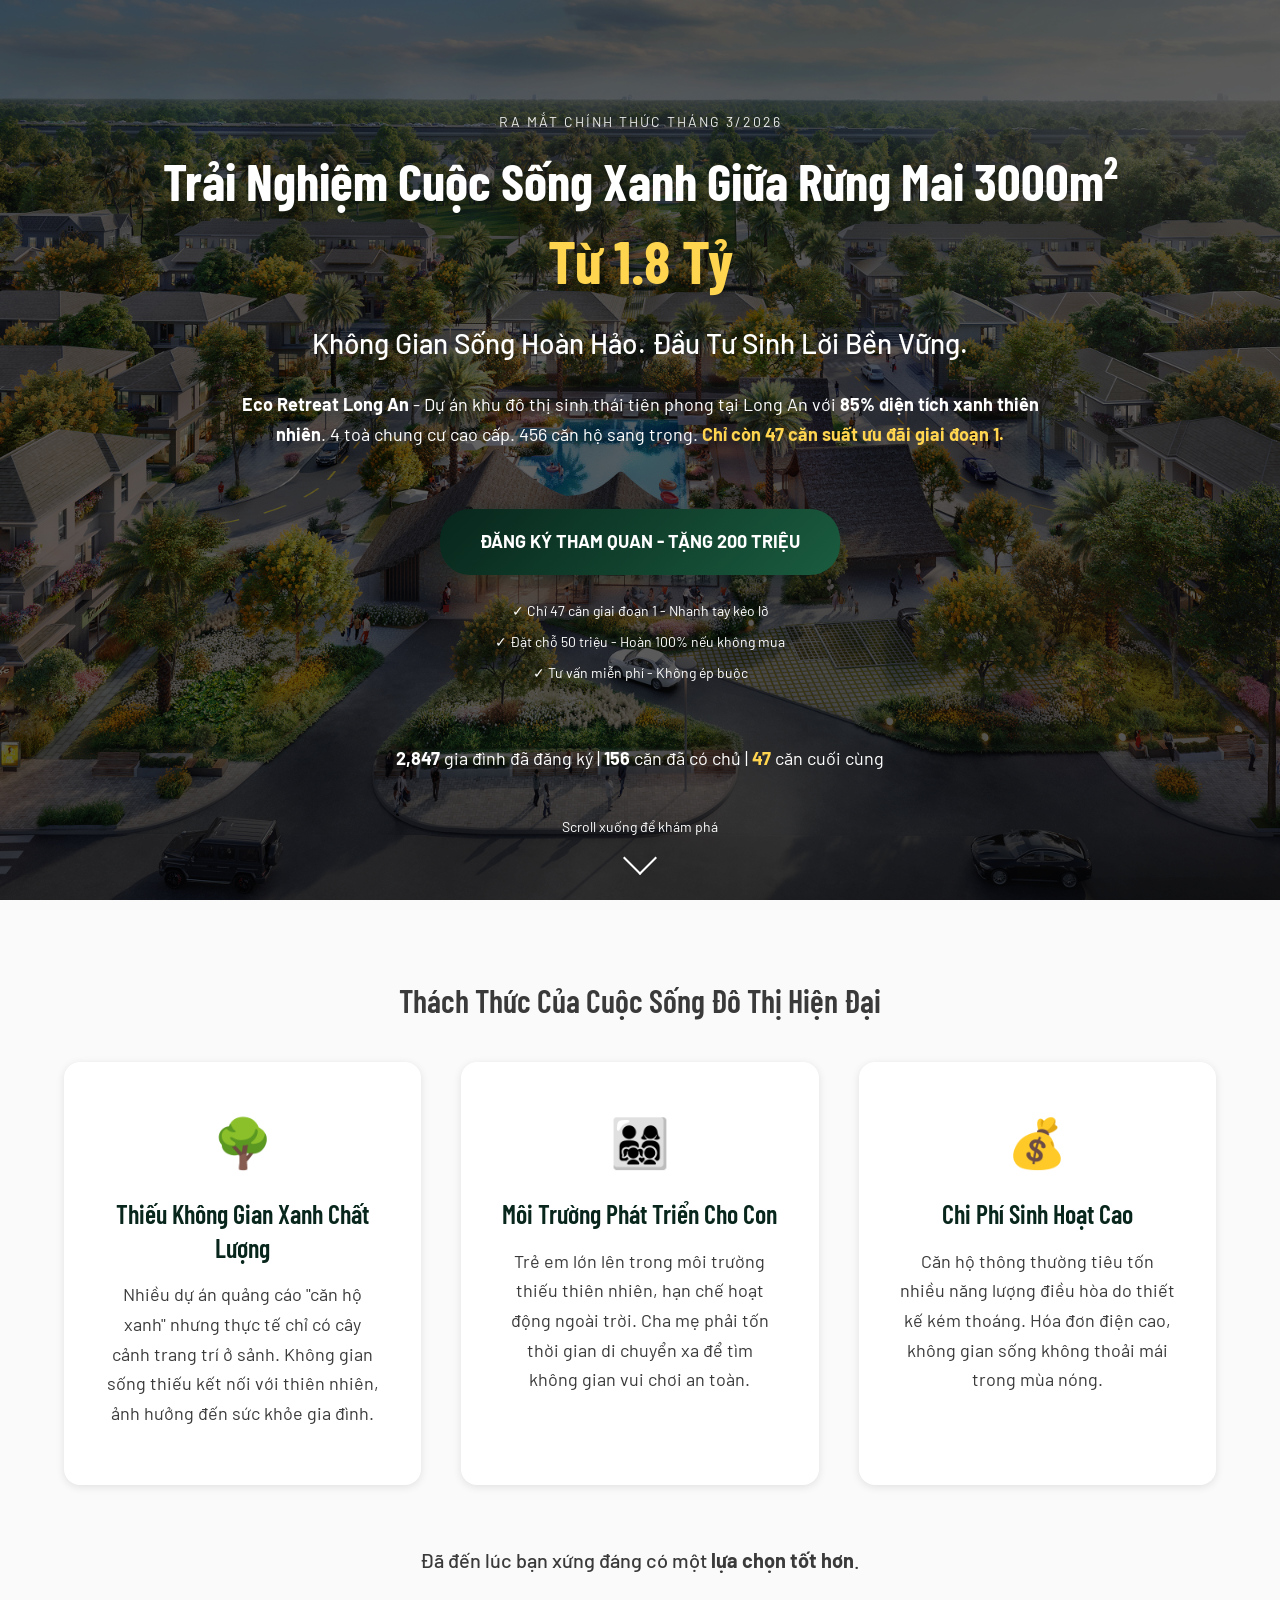
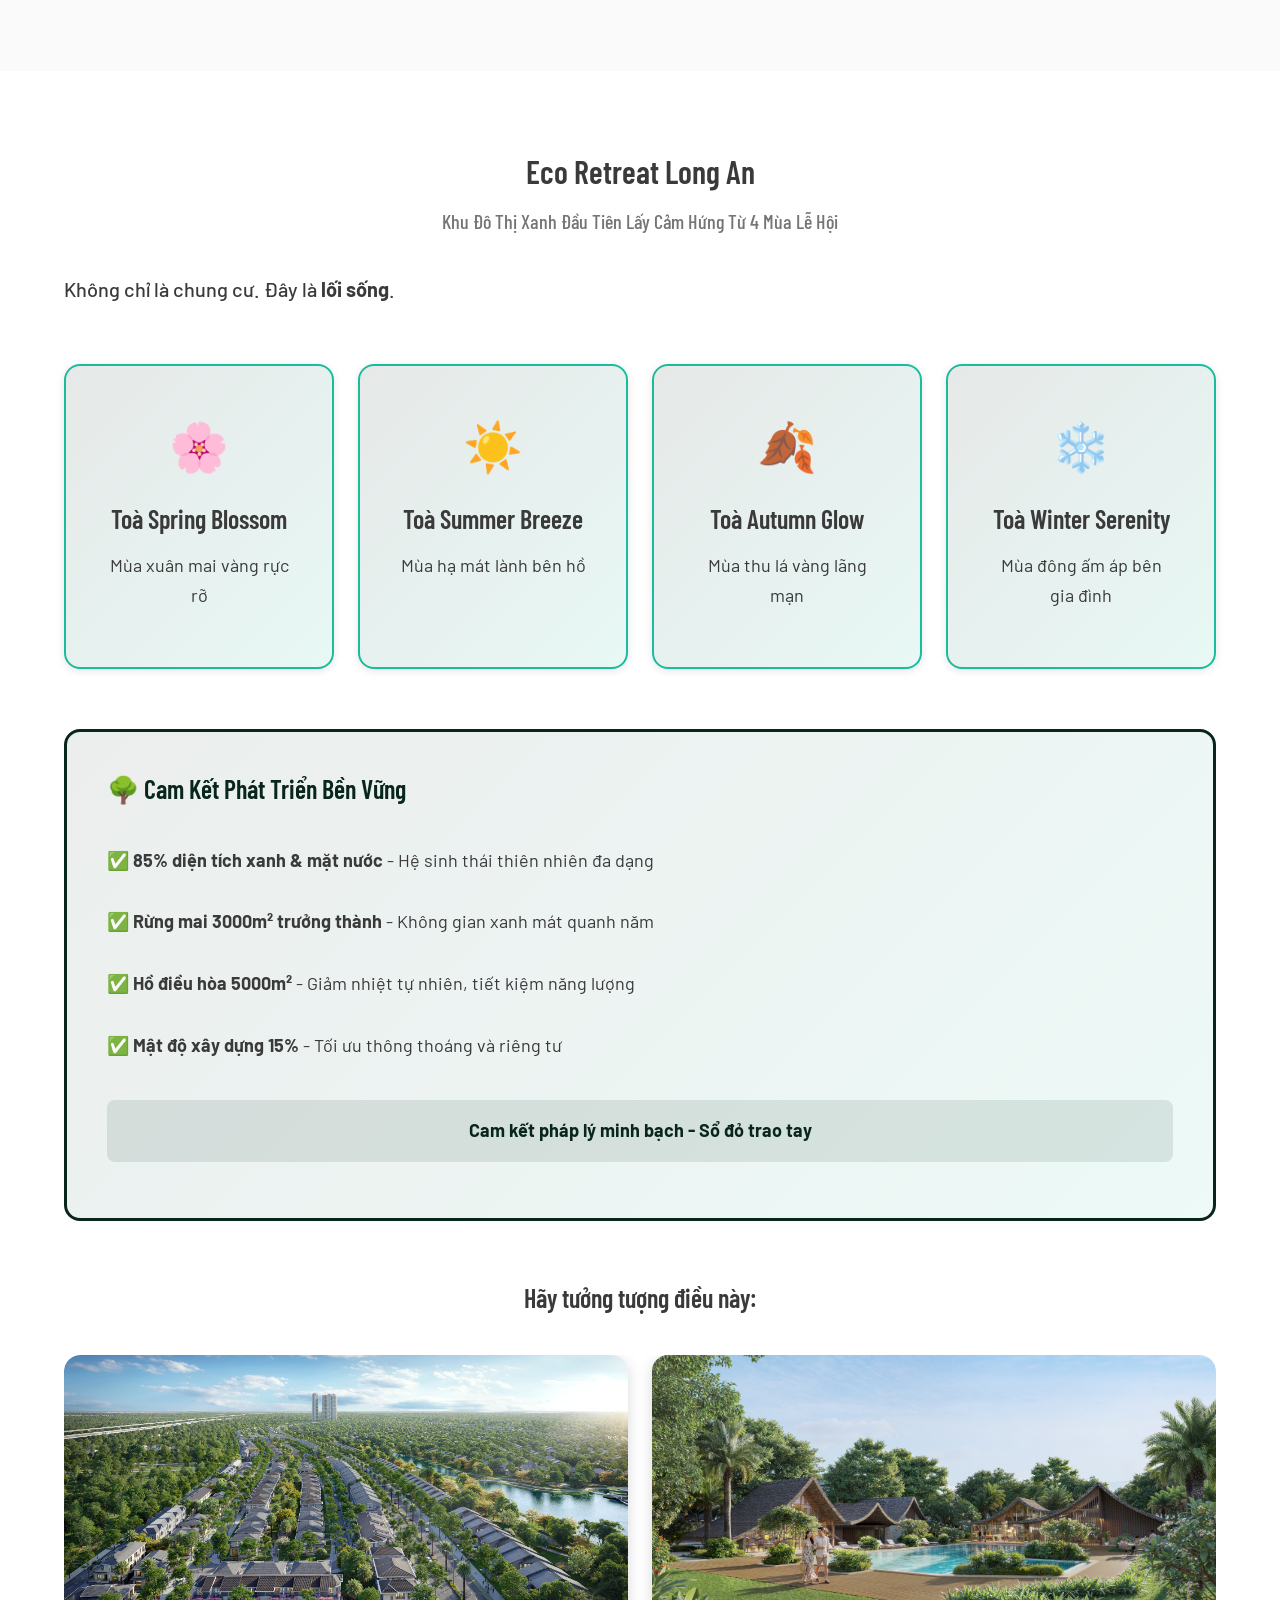
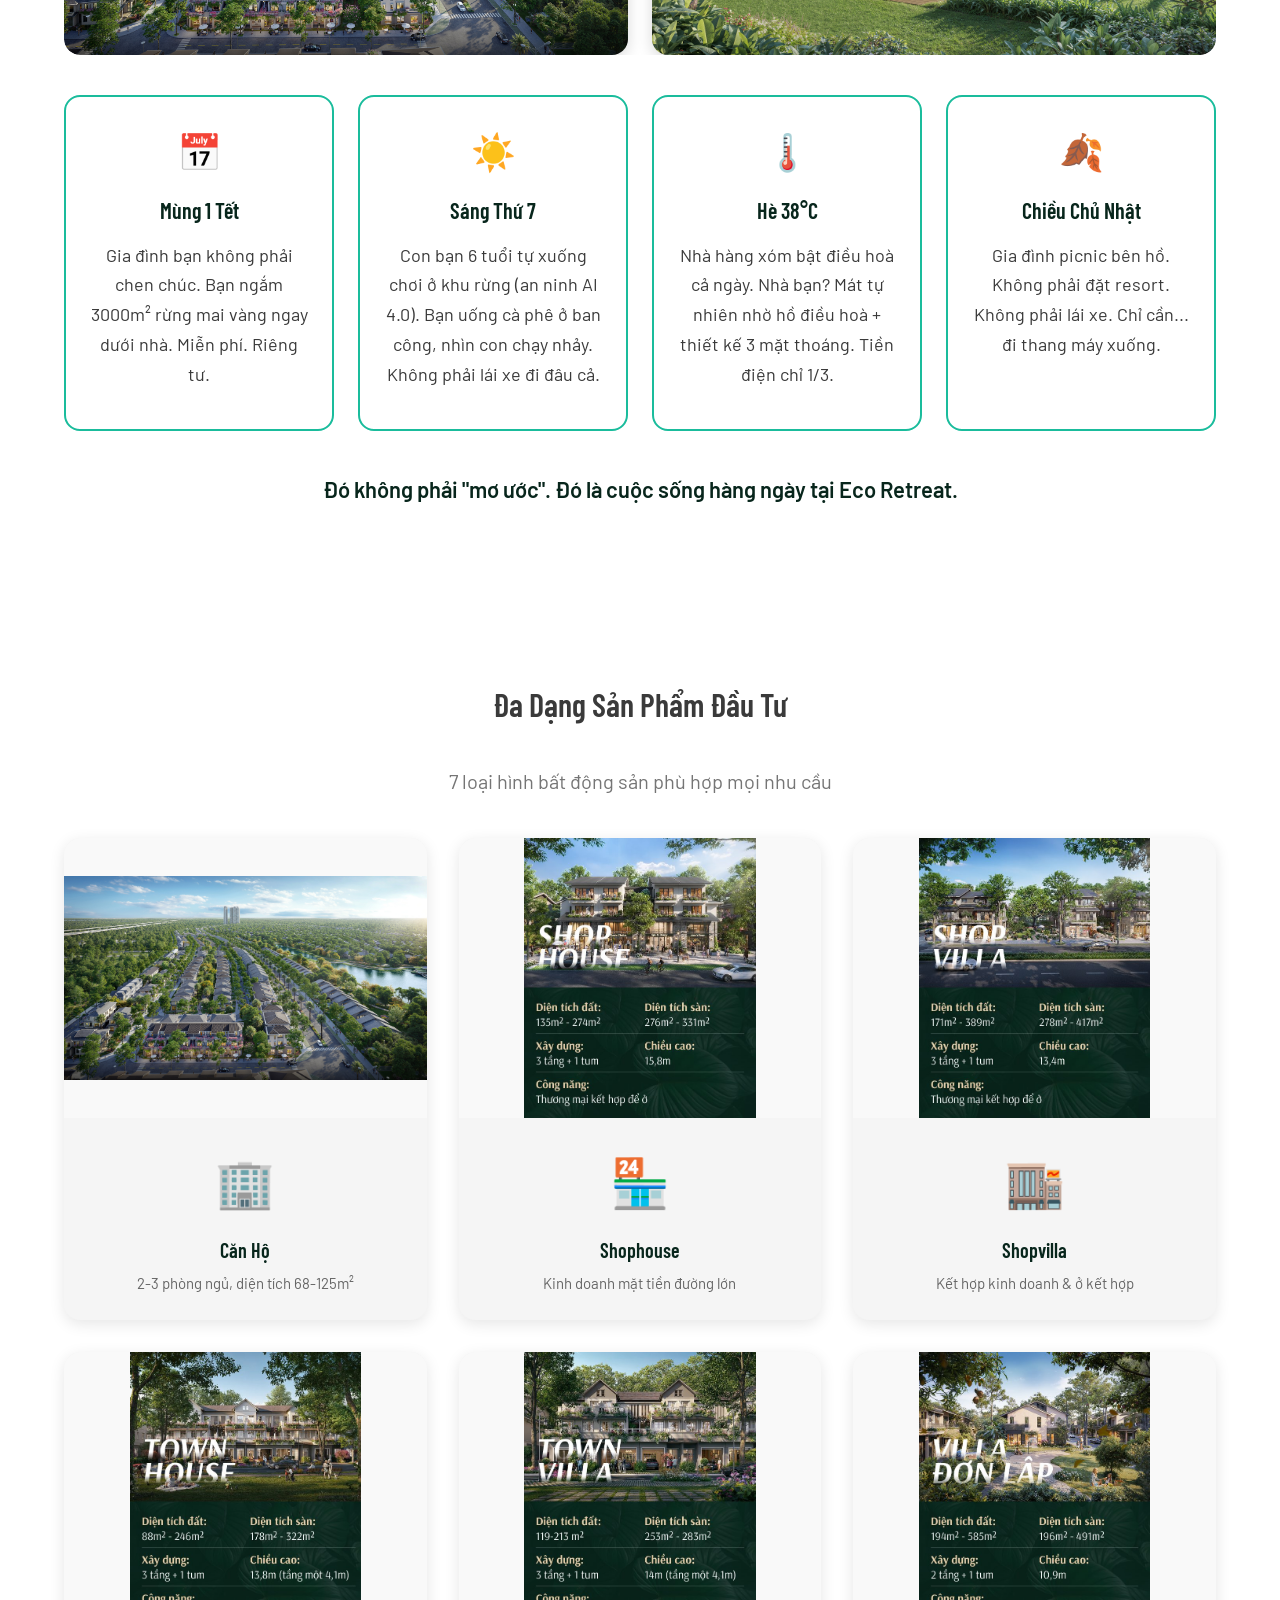
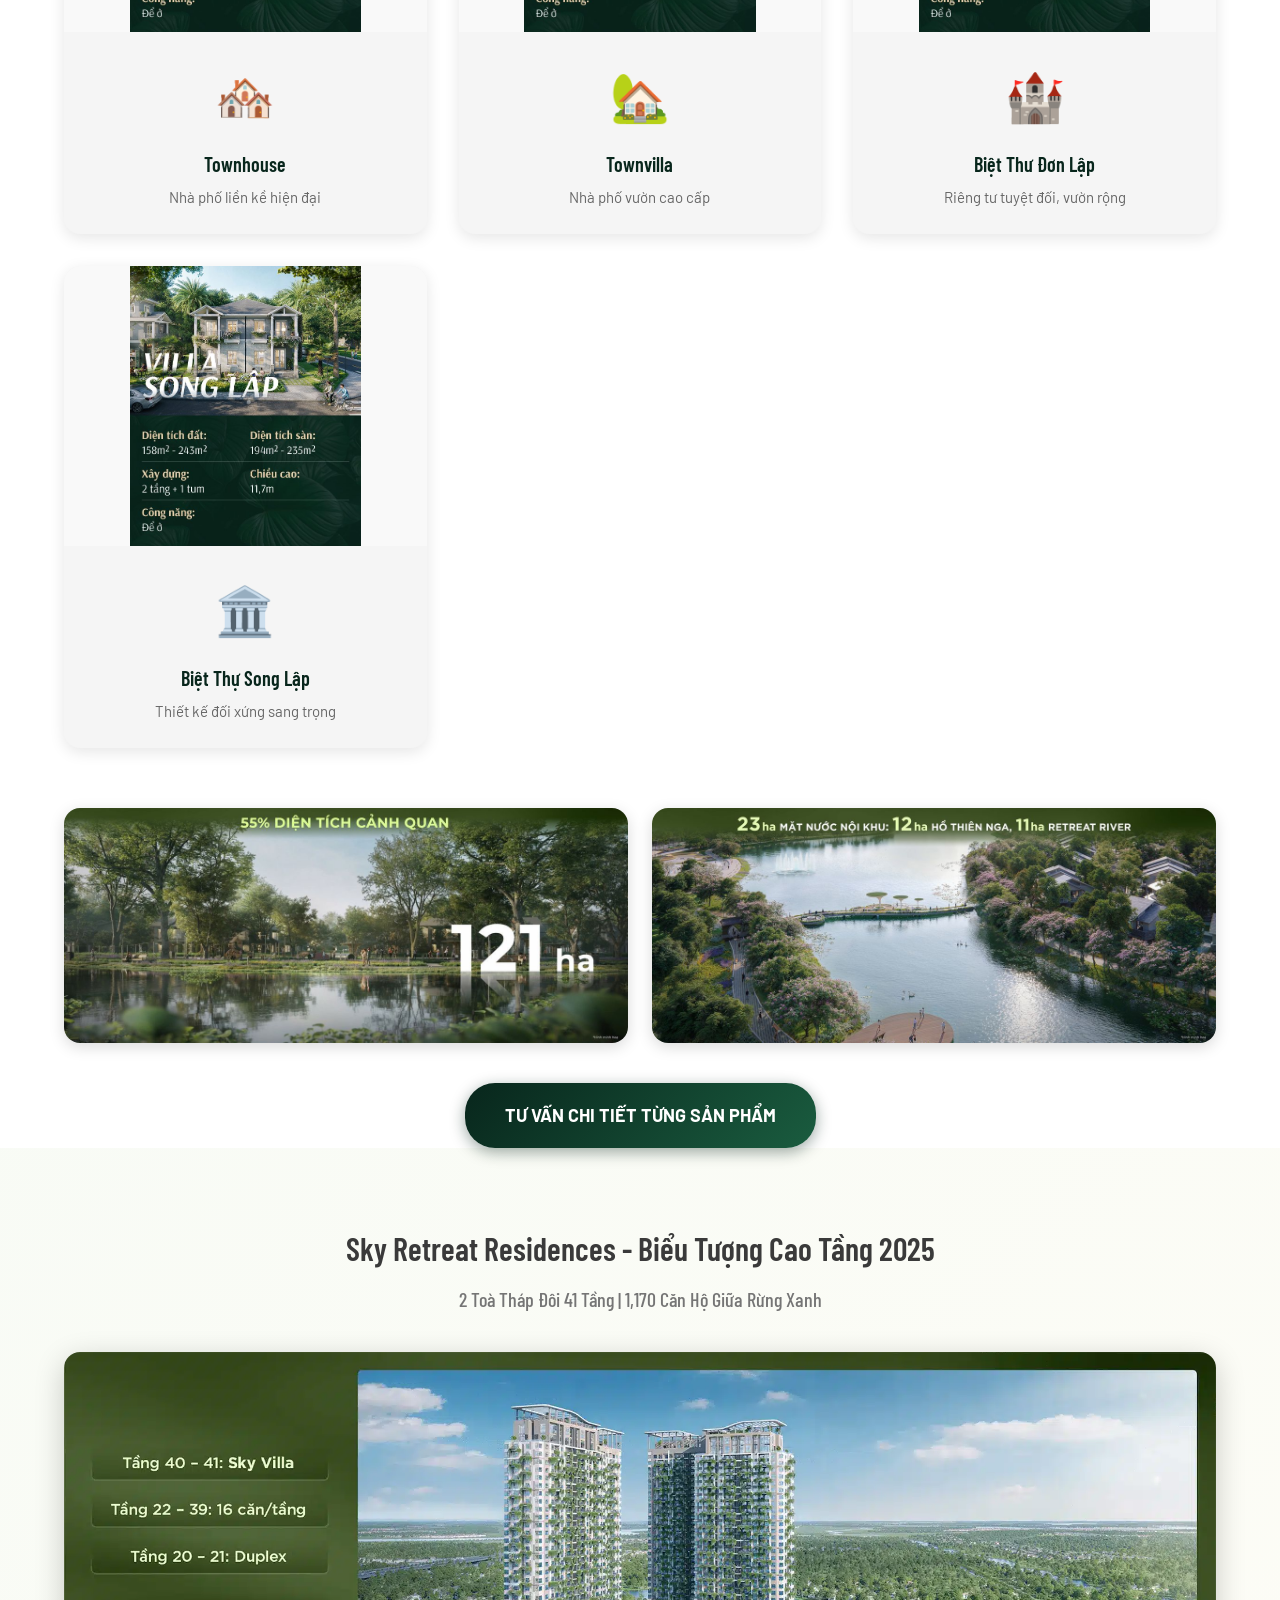
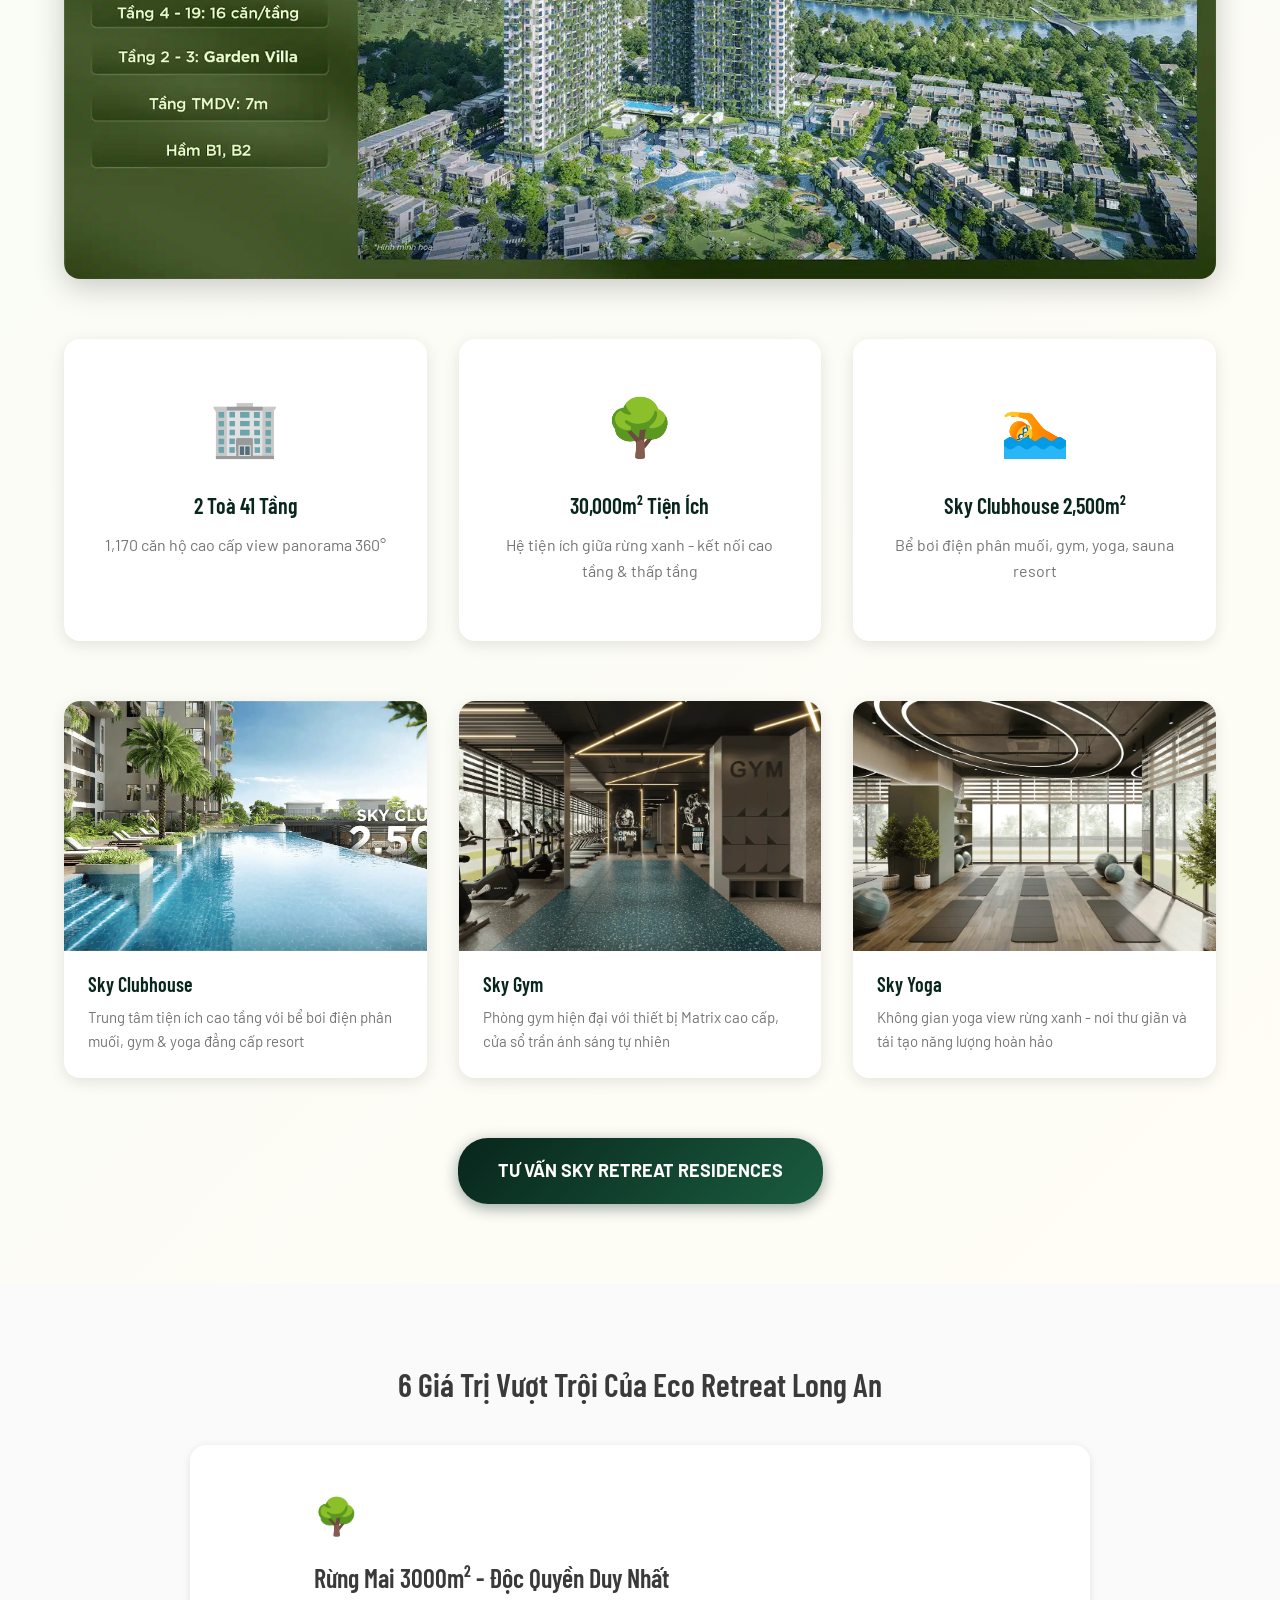
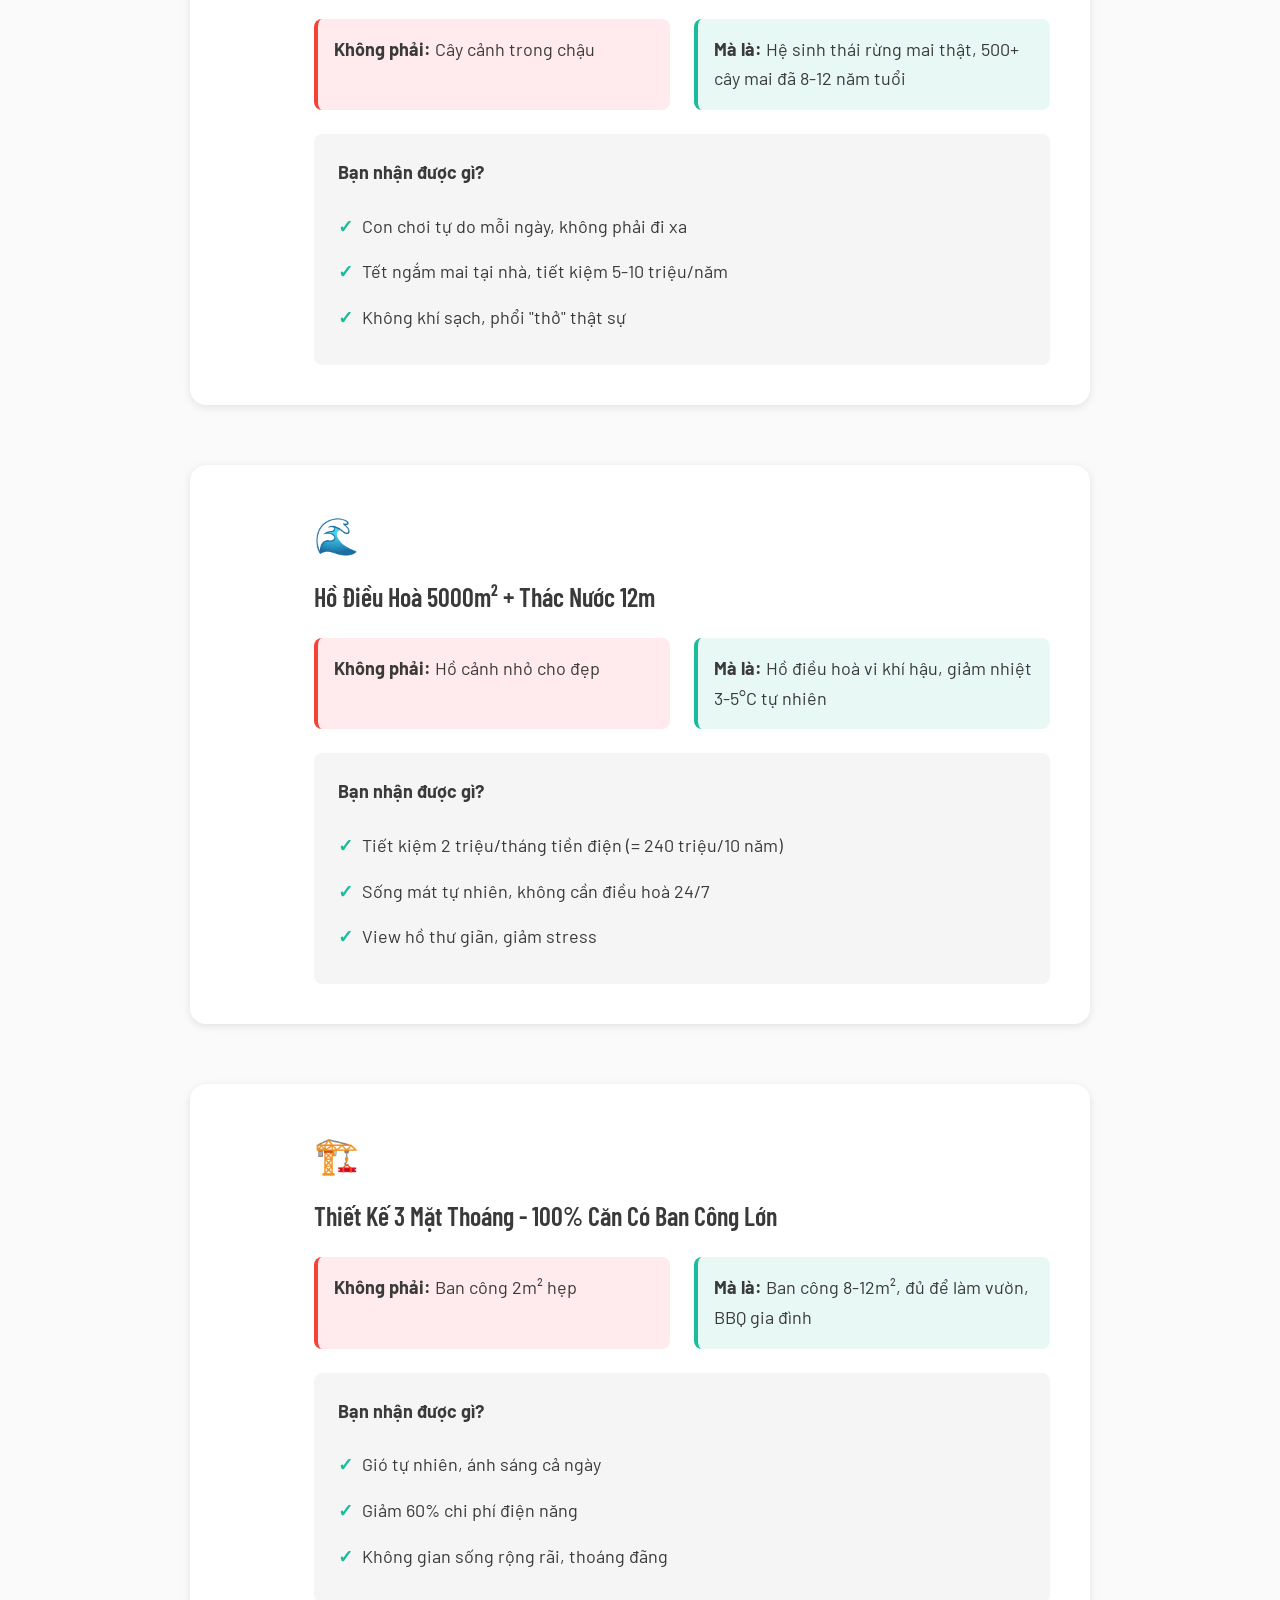
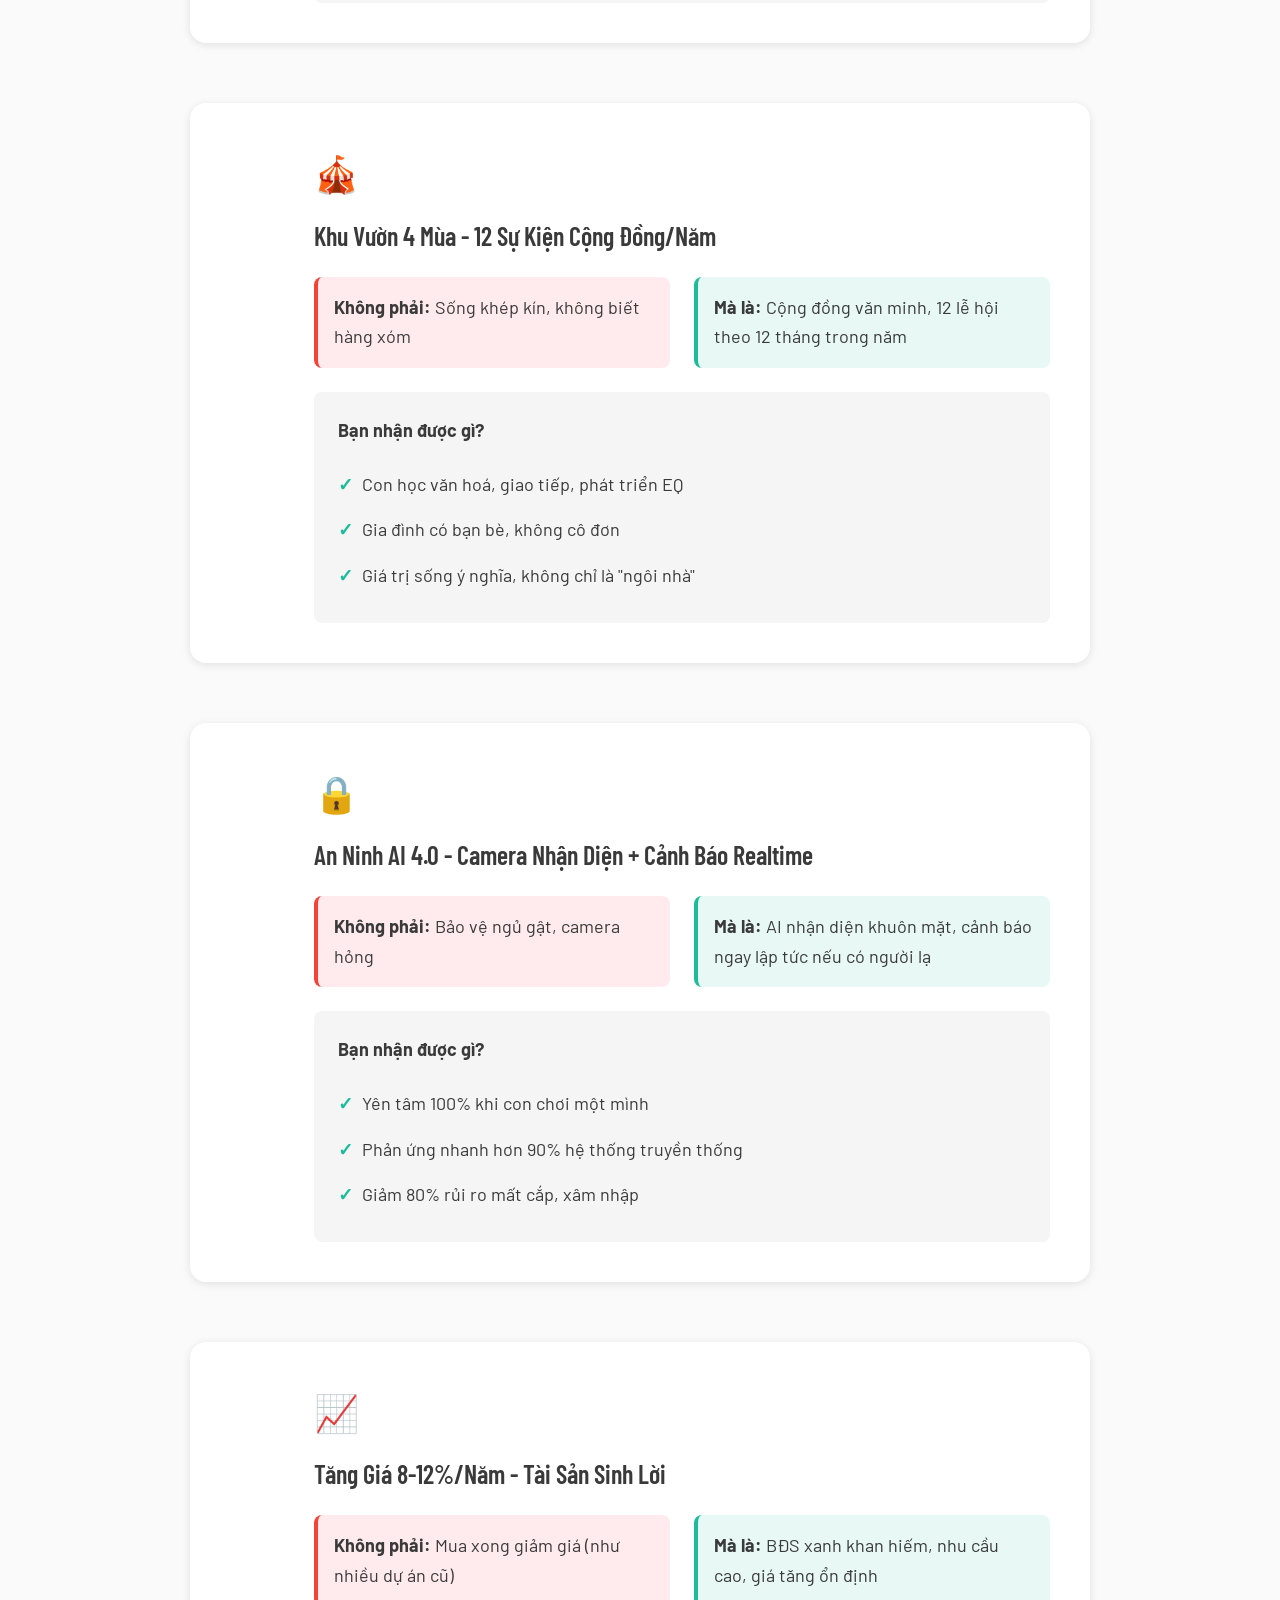
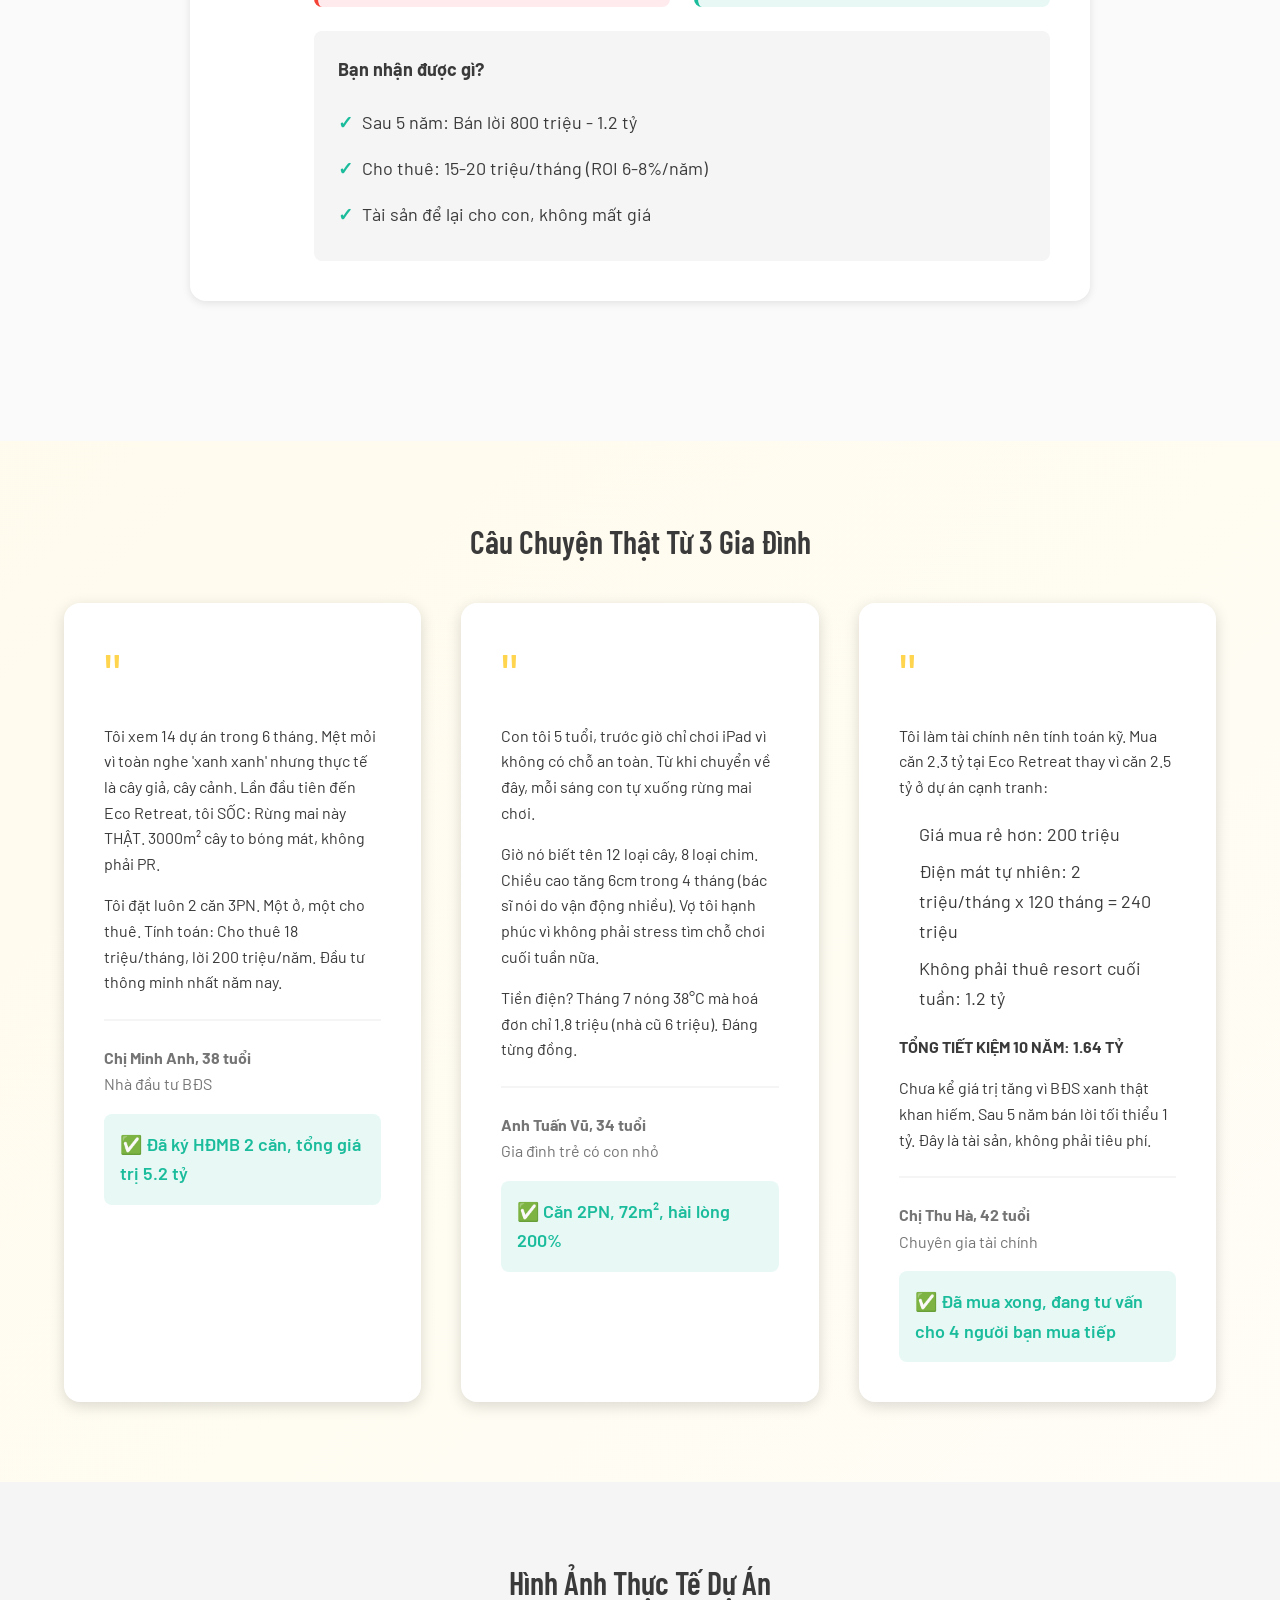
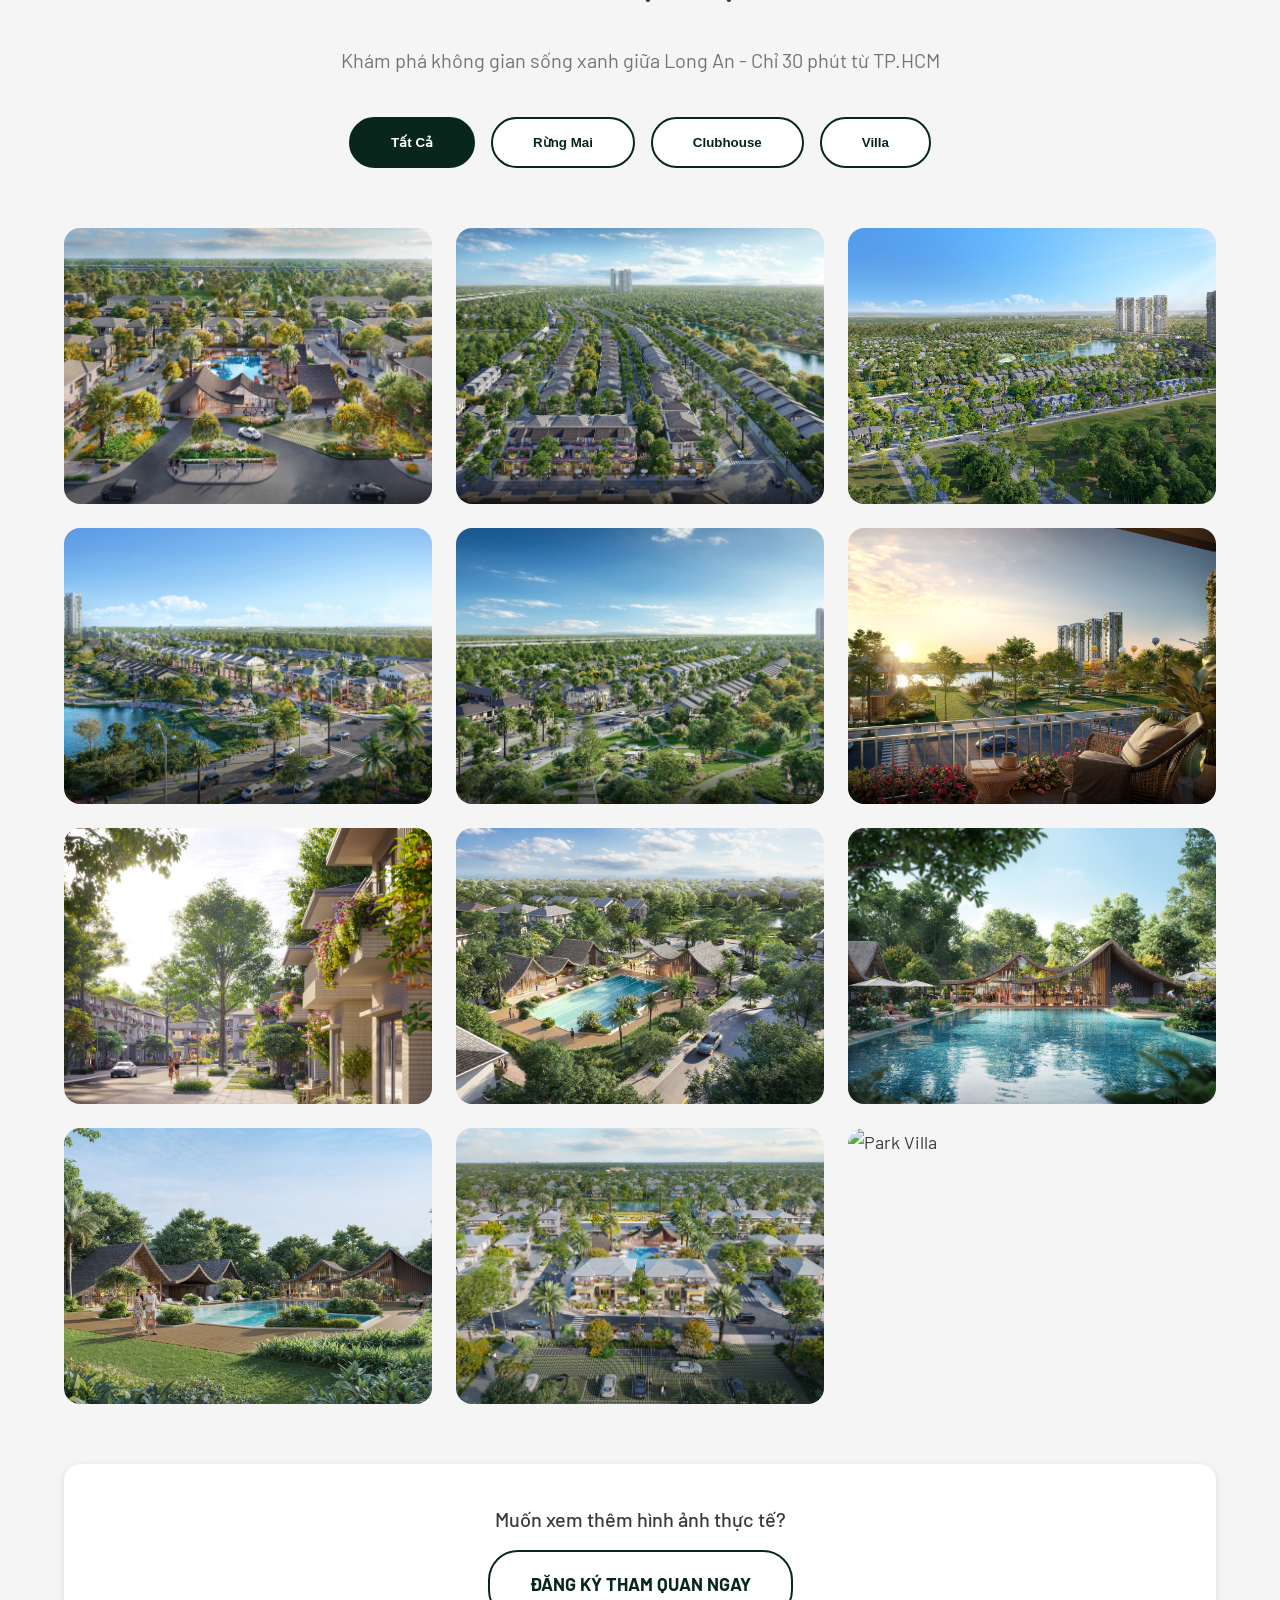
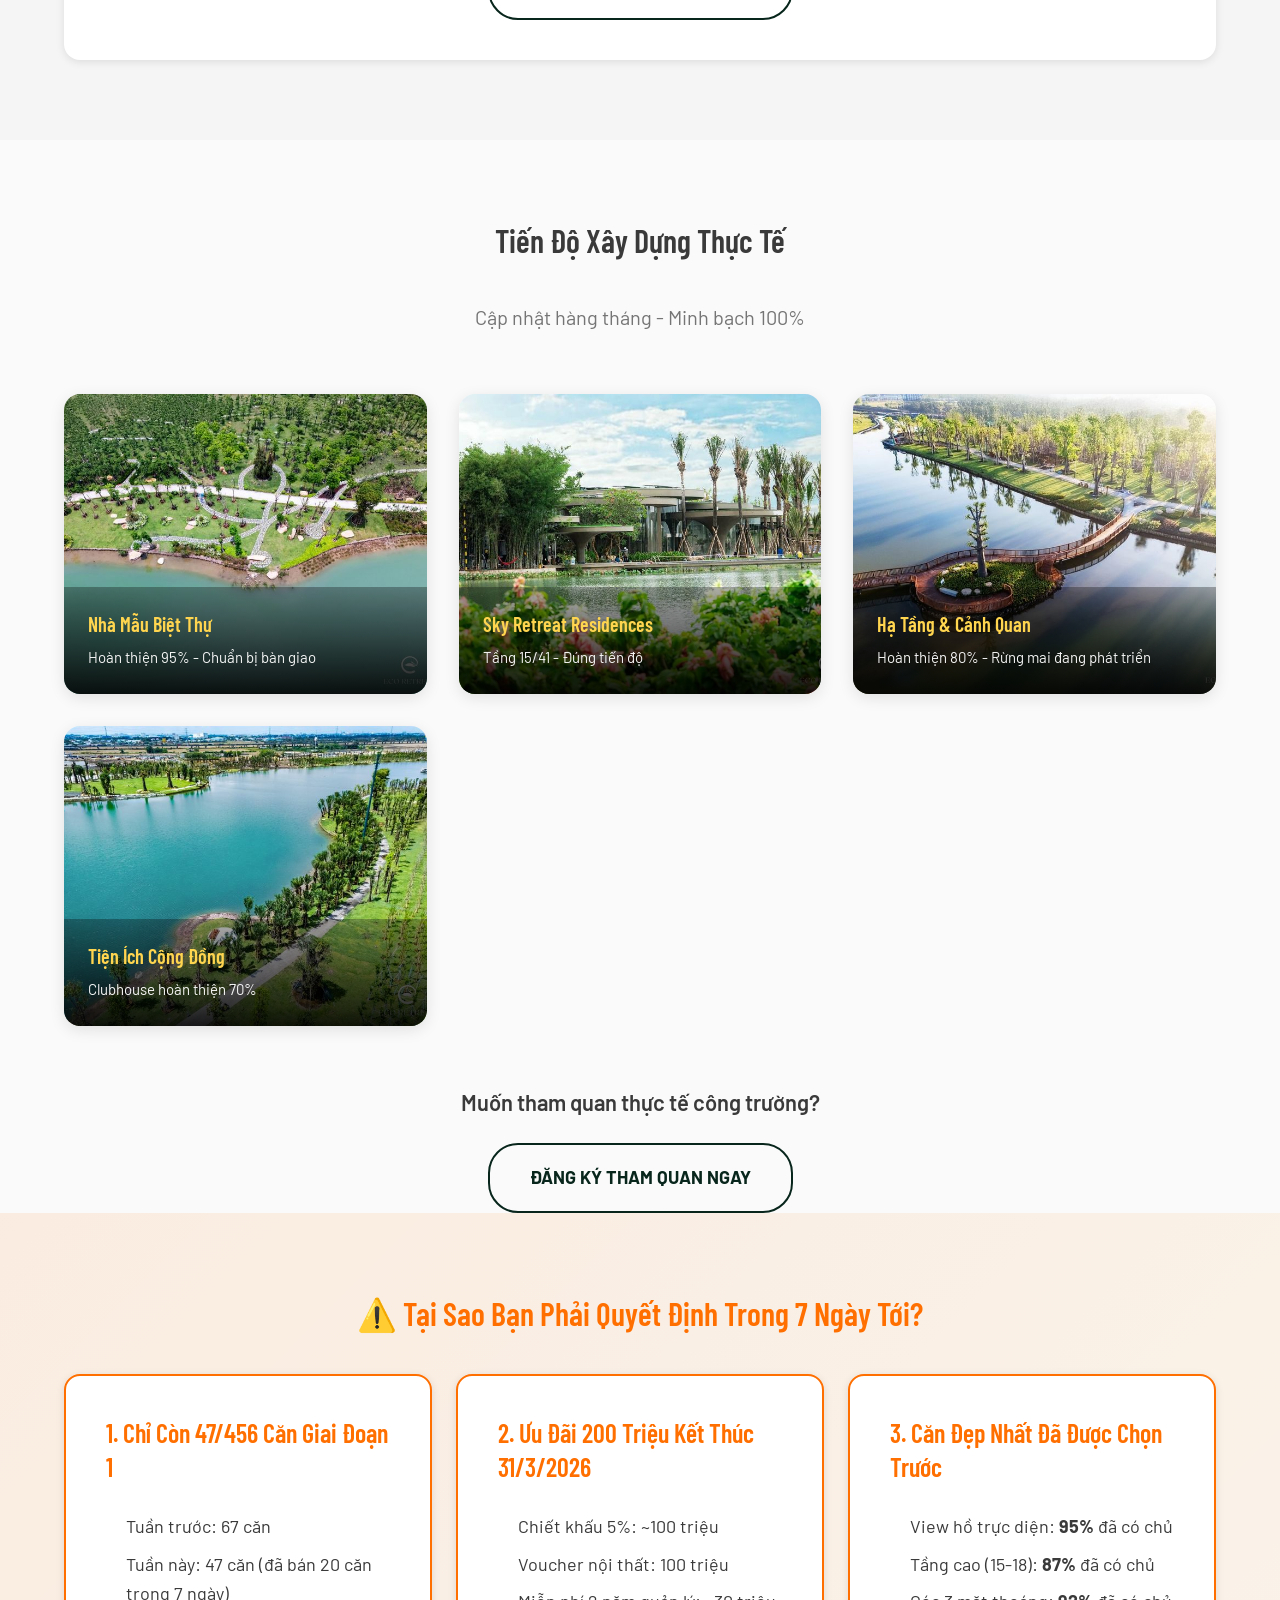
==== commit 64f2a7a5: "feat: optimize landing page with professional design and tracking - Update typography to Barlow and " ====
--- a/index.html
+++ b/index.html
@@ -3,23 +3,105 @@
 <head>
     <meta charset="UTF-8">
     <meta name="viewport" content="width=device-width, initial-scale=1.0">
-    <meta name="description" content="Eco Retreat Long An - Phân khu Rừng Mai với 4 toà chung cư xanh. Thức dậy giữa rừng mai 3000m². Chỉ từ 1.8 tỷ. Ưu đãi 200 triệu.">
-    <meta name="keywords" content="eco retreat, chung cư xanh, rừng mai, hà nội, bất động sản">
-    <title>Eco Retreat Long An - Sống Giữa Rừng Mai 3000m² | Chỉ Từ 1.8 Tỷ</title>
+    <meta name="description" content="Eco Retreat Long An - Dự án khu đô thị sinh thái cao cấp với 85% diện tích xanh, rừng mai 3000m². Căn hộ từ 1.8 tỷ. Liên hệ: 0988.97.8886">
+    <meta name="keywords" content="eco retreat long an, căn hộ long an, bất động sản long an, chung cư xanh, khu đô thị sinh thái, rừng mai, căn hộ cao cấp">
+    <meta name="author" content="Eco Retreat Long An">
+    <meta name="robots" content="index, follow">
+    <link rel="canonical" href="https://ecoretreat.vn/">
 
     <!-- Open Graph -->
-    <meta property="og:title" content="Eco Retreat Long An - Thức Dậy Giữa Rừng Mai 3000m²">
-    <meta property="og:description" content="4 toà chung cư cao cấp. 85% diện tích xanh. Ưu đãi 200 triệu. Chỉ còn 47 căn giai đoạn 1.">
-    <meta property="og:image" content="assets/images/hero-rung-mai.jpg">
+    <meta property="og:title" content="Eco Retreat Long An - Trải Nghiệm Cuộc Sống Xanh Giữa Rừng Mai 3000m²">
+    <meta property="og:description" content="Dự án khu đô thị sinh thái cao cấp với 85% diện tích xanh. 4 toà chung cư. 456 căn hộ. Chỉ còn 47 căn ưu đãi. Liên hệ: 0988.97.8886">
+    <meta property="og:image" content="https://ecoretreat.vn/assets/images/hero-rung-mai.jpg">
+    <meta property="og:url" content="https://ecoretreat.vn/">
     <meta property="og:type" content="website">
+    <meta property="og:locale" content="vi_VN">
+
+    <!-- Twitter Card -->
+    <meta name="twitter:card" content="summary_large_image">
+    <meta name="twitter:title" content="Eco Retreat Long An - Trải Nghiệm Cuộc Sống Xanh">
+    <meta name="twitter:description" content="Dự án khu đô thị sinh thái cao cấp tại Long An. Liên hệ: 0988.97.8886">
+    <meta name="twitter:image" content="https://ecoretreat.vn/assets/images/hero-rung-mai.jpg">
+
+    <title>Eco Retreat Long An - Căn Hộ Sinh Thái Cao Cấp | Từ 1.8 Tỷ | Rừng Mai 3000m²</title>
 
     <!-- Fonts -->
     <link rel="preconnect" href="https://fonts.googleapis.com">
     <link rel="preconnect" href="https://fonts.gstatic.com" crossorigin>
-    <link href="https://fonts.googleapis.com/css2?family=Be+Vietnam+Pro:wght@400;500;600;700&family=Playfair+Display:wght@700&display=swap" rel="stylesheet">
+    <link href="https://fonts.googleapis.com/css2?family=Barlow:wght@400;500;600;700&family=Barlow+Condensed:wght@600;700&display=swap" rel="stylesheet">
 
     <!-- CSS -->
     <link rel="stylesheet" href="css/styles.css">
+
+    <!-- Facebook Pixel Code -->
+    <script>
+    !function(f,b,e,v,n,t,s)
+    {if(f.fbq)return;n=f.fbq=function(){n.callMethod?
+    n.callMethod.apply(n,arguments):n.queue.push(arguments)};
+    if(!f._fbq)f._fbq=n;n.push=n;n.loaded=!0;n.version='2.0';
+    n.queue=[];t=b.createElement(e);t.async=!0;
+    t.src=v;s=b.getElementsByTagName(e)[0];
+    s.parentNode.insertBefore(t,s)}(window, document,'script',
+    'https://connect.facebook.net/en_US/fbevents.js');
+    fbq('init', 'YOUR_PIXEL_ID'); // Replace with your actual Pixel ID
+    fbq('track', 'PageView');
+    </script>
+    <noscript><img height="1" width="1" style="display:none"
+    src="https://www.facebook.com/tr?id=YOUR_PIXEL_ID&ev=PageView&noscript=1"
+    /></noscript>
+    <!-- End Facebook Pixel Code -->
+
+    <!-- Structured Data JSON-LD -->
+    <script type="application/ld+json">
+    {
+      "@context": "https://schema.org",
+      "@type": "RealEstateAgent",
+      "name": "Eco Retreat Long An",
+      "description": "Dự án khu đô thị sinh thái cao cấp với 85% diện tích xanh, rừng mai 3000m² tại Long An",
+      "url": "https://ecoretreat.vn",
+      "telephone": "+84988978886",
+      "email": "sales@ecoretreat.vn",
+      "address": {
+        "@type": "PostalAddress",
+        "streetAddress": "Xã Thanh Phú, Huyện Bến Lức",
+        "addressLocality": "Long An",
+        "addressCountry": "VN"
+      },
+      "areaServed": {
+        "@type": "City",
+        "name": "Long An"
+      },
+      "priceRange": "1.8 - 5.5 tỷ VNĐ",
+      "image": "https://ecoretreat.vn/assets/images/hero-rung-mai.jpg"
+    }
+    </script>
+
+    <script type="application/ld+json">
+    {
+      "@context": "https://schema.org",
+      "@type": "Product",
+      "name": "Căn Hộ Eco Retreat Long An",
+      "description": "Căn hộ cao cấp tại khu đô thị sinh thái với 85% diện tích xanh",
+      "brand": {
+        "@type": "Brand",
+        "name": "Eco Retreat"
+      },
+      "offers": {
+        "@type": "AggregateOffer",
+        "priceCurrency": "VND",
+        "lowPrice": "1800000000",
+        "highPrice": "5500000000",
+        "availability": "https://schema.org/InStock",
+        "url": "https://ecoretreat.vn"
+      },
+      "aggregateRating": {
+        "@type": "AggregateRating",
+        "ratingValue": "4.8",
+        "reviewCount": "156"
+      }
+    }
+    </script>
+
 </head>
 <body>
 <!-- HERO SECTION - ATTENTION -->
@@ -29,16 +111,16 @@
             <p class="pre-headline">Ra mắt chính thức tháng 3/2026</p>
 
             <h1 class="hero-headline">
-                Thức Dậy Mỗi Sáng Giữa Rừng Mai 3000m²<br>
-                <span class="highlight">Chỉ 1.8 Tỷ</span>
+                Trải Nghiệm Cuộc Sống Xanh Giữa Rừng Mai 3000m²
+                <span class="highlight">Từ 1.8 Tỷ</span>
             </h1>
 
             <p class="hero-subheadline">
-                Không Phải Resort. Đây Là Nhà Bạn.
+                Không Gian Sống Hoàn Hảo. Đầu Tư Sinh Lời Bền Vững.
             </p>
 
             <div class="hero-description">
-                <p><strong>Eco Retreat Long An</strong> - Khu chung cư xanh đầu tiên tại Long An với <strong>85% diện tích là thiên nhiên thật</strong>, không phải "cây cảnh trang trí". 4 toà chung cư. 456 căn hộ. <span class="urgency">Chỉ 47 căn còn lại giai đoạn 1.</span></p>
+                <p><strong>Eco Retreat Long An</strong> - Dự án khu đô thị sinh thái tiên phong tại Long An với <strong>85% diện tích xanh thiên nhiên</strong>. 4 toà chung cư cao cấp. 456 căn hộ sang trọng. <span class="urgency">Chỉ còn 47 căn suất ưu đãi giai đoạn 1.</span></p>
             </div>
 
             <div class="cta-wrapper">
@@ -67,25 +149,25 @@
 <!-- PROBLEM SECTION - INTEREST -->
     <section id="problem" class="problem-section">
         <div class="container">
-            <h2 class="section-title">Bạn Có Đang Cảm Thấy...?</h2>
+            <h2 class="section-title">Thách Thức Của Cuộc Sống Đô Thị Hiện Đại</h2>
 
             <div class="pain-points-grid">
                 <div class="pain-point">
-                    <div class="pain-icon">😔</div>
-                    <h3>"Xanh ảo" - Không phải "Xanh thật"</h3>
-                    <p>Bạn mua căn hộ "xanh" giá 3 tỷ. Thực tế? 2 chậu cây cảnh ở lobby + ảnh cây trên brochure. Ban công 2m² không đủ để thở.</p>
+                    <div class="pain-icon">🌳</div>
+                    <h3>Thiếu Không Gian Xanh Chất Lượng</h3>
+                    <p>Nhiều dự án quảng cáo "căn hộ xanh" nhưng thực tế chỉ có cây cảnh trang trí ở sảnh. Không gian sống thiếu kết nối với thiên nhiên, ảnh hưởng đến sức khỏe gia đình.</p>
                 </div>
 
                 <div class="pain-point">
-                    <div class="pain-icon">😰</div>
-                    <h3>Con Lớn Lên Thiếu Thiên Nhiên</h3>
-                    <p>Con bạn biết 50 loại Pokemon nhưng không phân biệt được cây mai và cây đào. Cuối tuần phải lái xe 2 tiếng ra Vũng Tàu chỉ để tìm một góc xanh.</p>
+                    <div class="pain-icon">👨‍👩‍👧‍👦</div>
+                    <h3>Môi Trường Phát Triển Cho Con</h3>
+                    <p>Trẻ em lớn lên trong môi trường thiếu thiên nhiên, hạn chế hoạt động ngoài trời. Cha mẹ phải tốn thời gian di chuyển xa để tìm không gian vui chơi an toàn.</p>
                 </div>
 
                 <div class="pain-point">
-                    <div class="pain-icon">😞</div>
-                    <h3>Trả Tiền Đắt Nhưng Sống... Nghèo Không Gian</h3>
-                    <p>Căn hộ 2.5 tỷ nhưng hè nóng 38°C vẫn phải bật điều hoà 24/7. Hoá đơn điện 5-7 triệu/tháng. Mở cửa sổ? Khói bụi + tiếng còi xe.</p>
+                    <div class="pain-icon">💰</div>
+                    <h3>Chi Phí Sinh Hoạt Cao</h3>
+                    <p>Căn hộ thông thường tiêu tốn nhiều năng lượng điều hòa do thiết kế kém thoáng. Hóa đơn điện cao, không gian sống không thoải mái trong mùa nóng.</p>
                 </div>
             </div>
 
@@ -133,22 +215,22 @@
             </div>
 
             <div class="commitment-box">
-                <h3>🌳 Chúng Tôi Không "Nói" Về Xanh. Chúng Tôi "LÀM" Xanh.</h3>
+                <h3>🌳 Cam Kết Phát Triển Bền Vững</h3>
                 <ul class="commitment-list">
-                    <li>✅ <strong>85% diện tích là cây xanh & mặt nước</strong> (bạn có thể đo bằng Google Earth)</li>
-                    <li>✅ <strong>Rừng mai 3000m² thật</strong> (không phải cây cảnh trong chậu)</li>
-                    <li>✅ <strong>Hồ điều hoà 5000m²</strong> (giảm 3-5°C tự nhiên, tiết kiệm 2 triệu điện/tháng)</li>
-                    <li>✅ <strong>Mật độ xây dựng 15%</strong> (thấp nhất khu vực Long An, thoáng nhất)</li>
+                    <li>✅ <strong>85% diện tích xanh & mặt nước</strong> - Hệ sinh thái thiên nhiên đa dạng</li>
+                    <li>✅ <strong>Rừng mai 3000m² trưởng thành</strong> - Không gian xanh mát quanh năm</li>
+                    <li>✅ <strong>Hồ điều hòa 5000m²</strong> - Giảm nhiệt tự nhiên, tiết kiệm năng lượng</li>
+                    <li>✅ <strong>Mật độ xây dựng 15%</strong> - Tối ưu thông thoáng và riêng tư</li>
                 </ul>
-                <p class="guarantee"><strong>Không đúng? Hoàn tiền 100% + bồi thường 20%.</strong></p>
+                <p class="guarantee"><strong>Cam kết pháp lý minh bạch - Sổ đỏ trao tay</strong></p>
             </div>
 
             <div class="imagination-section">
                 <h3>Hãy tưởng tượng điều này:</h3>
 
                 <div class="feature-images">
-                    <img src="assets/images/rung-mai-2.jpg" alt="Không gian sống xanh" class="feature-img">
-                    <img src="assets/images/clubhouse-2.jpg" alt="Tiện ích cao cấp" class="feature-img">
+                    <img src="assets/images/rung-mai-2.jpg" alt="Eco Retreat Long An - Không gian sống xanh giữa rừng mai 3000m²" class="feature-img">
+                    <img src="assets/images/clubhouse-2.jpg" alt="Eco Retreat Long An - Tiện ích clubhouse cao cấp với hồ bơi resort" class="feature-img">
                 </div>
 
                 <div class="scenario-grid">
@@ -191,43 +273,43 @@
 
             <div class="products-grid">
                 <div class="product-card">
-                    <img src="assets/images/rung-mai-2.jpg" alt="Căn Hộ" class="product-image">
+                    <img src="assets/images/rung-mai-2.jpg" alt="Căn hộ Eco Retreat Long An 2-3 phòng ngủ từ 1.8 tỷ" class="product-image">
                     <div class="product-icon">🏢</div>
                     <h3>Căn Hộ</h3>
                     <p>2-3 phòng ngủ, diện tích 68-125m²</p>
                 </div>
                 <div class="product-card">
-                    <img src="assets/images/shophouse.jpg" alt="Shophouse" class="product-image">
+                    <img src="assets/images/shophouse.jpg" alt="Shophouse Eco Retreat mặt tiền kinh doanh Long An" class="product-image">
                     <div class="product-icon">🏪</div>
                     <h3>Shophouse</h3>
                     <p>Kinh doanh mặt tiền đường lớn</p>
                 </div>
                 <div class="product-card">
-                    <img src="assets/images/shopvilla.jpg" alt="Shopvilla" class="product-image">
+                    <img src="assets/images/shopvilla.jpg" alt="Shopvilla Eco Retreat kết hợp kinh doanh và ở" class="product-image">
                     <div class="product-icon">🏬</div>
                     <h3>Shopvilla</h3>
                     <p>Kết hợp kinh doanh & ở kết hợp</p>
                 </div>
                 <div class="product-card">
-                    <img src="assets/images/townhouse.jpg" alt="Townhouse" class="product-image">
+                    <img src="assets/images/townhouse.jpg" alt="Townhouse Eco Retreat nhà phố liền kề hiện đại Long An" class="product-image">
                     <div class="product-icon">🏘️</div>
                     <h3>Townhouse</h3>
                     <p>Nhà phố liền kề hiện đại</p>
                 </div>
                 <div class="product-card">
-                    <img src="assets/images/townvilla.jpg" alt="Townvilla" class="product-image">
+                    <img src="assets/images/townvilla.jpg" alt="Townvilla Eco Retreat nhà phố vườn cao cấp Long An" class="product-image">
                     <div class="product-icon">🏡</div>
                     <h3>Townvilla</h3>
                     <p>Nhà phố vườn cao cấp</p>
                 </div>
                 <div class="product-card">
-                    <img src="assets/images/villa-don-lap.jpg" alt="Biệt Thự Đơn Lập" class="product-image">
+                    <img src="assets/images/villa-don-lap.jpg" alt="Biệt thự đơn lập Eco Retreat Long An riêng tư vườn rộng" class="product-image">
                     <div class="product-icon">🏰</div>
-                    <h3>Biệt Thự Đơn Lập</h3>
+                    <h3>Biệt Thư Đơn Lập</h3>
                     <p>Riêng tư tuyệt đối, vườn rộng</p>
                 </div>
                 <div class="product-card">
-                    <img src="assets/images/villa-song-lap.jpg" alt="Biệt Thự Song Lập" class="product-image">
+                    <img src="assets/images/villa-song-lap.jpg" alt="Biệt thự song lập Eco Retreat Long An thiết kế đối xứng sang trọng" class="product-image">
                     <div class="product-icon">🏛️</div>
                     <h3>Biệt Thự Song Lập</h3>
                     <p>Thiết kế đối xứng sang trọng</p>
@@ -253,7 +335,7 @@
             </h2>
 
             <div class="sky-hero">
-                <img src="assets/images/sky-retreat-residences.webp" alt="Sky Retreat Residences - 2 toà 41 tầng" class="sky-main-image">
+                <img src="assets/images/sky-retreat-residences.webp" alt="Sky Retreat Residences Eco Retreat Long An - 2 toà cao tầng 41 tầng 1170 căn hộ" class="sky-main-image">
             </div>
 
             <div class="sky-highlights">
@@ -276,17 +358,17 @@
 
             <div class="sky-amenities-grid">
                 <div class="sky-amenity">
-                    <img src="assets/images/sky-clubhouse.webp" alt="Sky Clubhouse">
+                    <img src="assets/images/sky-clubhouse.webp" alt="Sky Clubhouse Eco Retreat - Bể bơi điện phân muối gym yoga resort">
                     <h4>Sky Clubhouse</h4>
                     <p>Trung tâm tiện ích cao tầng với bể bơi điện phân muối, gym & yoga đẳng cấp resort</p>
                 </div>
                 <div class="sky-amenity">
-                    <img src="assets/images/sky-gym.webp" alt="Sky Gym">
+                    <img src="assets/images/sky-gym.webp" alt="Sky Gym Eco Retreat - Phòng gym thiết bị Matrix cao cấp">
                     <h4>Sky Gym</h4>
                     <p>Phòng gym hiện đại với thiết bị Matrix cao cấp, cửa sổ trần ánh sáng tự nhiên</p>
                 </div>
                 <div class="sky-amenity">
-                    <img src="assets/images/sky-yoga.webp" alt="Sky Yoga">
+                    <img src="assets/images/sky-yoga.webp" alt="Sky Yoga Eco Retreat - Không gian yoga view rừng xanh Long An">
                     <h4>Sky Yoga</h4>
                     <p>Không gian yoga view rừng xanh - nơi thư giãn và tái tạo năng lượng hoàn hảo</p>
                 </div>
@@ -302,7 +384,7 @@
 <!-- BENEFITS SECTION - DESIRE -->
     <section id="benefits" class="benefits-section">
         <div class="container">
-            <h2 class="section-title">6 Lý Do Khiến 89% Khách Tham Quan Quyết Định Mua Ngay</h2>
+            <h2 class="section-title">6 Giá Trị Vượt Trội Của Eco Retreat Long An</h2>
 
             <div class="benefits-list">
                 <!-- Benefit 1 -->
@@ -968,5 +1050,6 @@
     </div>
 <!-- JavaScript -->
     <script src="js/main.js"></script>
+    <script src="js/fb-pixel.js"></script>
 </body>
 </html>
--- a/css/styles.css
+++ b/css/styles.css
@@ -5,20 +5,24 @@
 
 :root {
     /* Colors */
-    --primary-green: #7CB342;
+    --primary-green: #08261c;
+    --primary-green-light: #0d3d2a;
+    --accent-green: #1a5c3f;
+    --teal-green: #00ba8e;
+    --accent-teal: #1abc9c;
     --primary-yellow: #FFD54F;
     --primary-orange: #FF6F00;
     --accent-orange: #FFB300;
     --neutral-white: #FFFFFF;
-    --neutral-brown: #8D6E63;
-    --text-dark: #212121;
+    --text-dark: #3a3a3a;
+    --text-secondary: #4B4F58;
     --text-gray: #757575;
     --bg-light: #F5F5F5;
     --bg-section: #FAFAFA;
 
     /* Typography */
-    --font-primary: 'Be Vietnam Pro', sans-serif;
-    --font-accent: 'Playfair Display', serif;
+    --font-primary: 'Barlow', sans-serif;
+    --font-heading: 'Barlow Condensed', sans-serif;
 
     /* Spacing */
     --spacing-xs: 8px;
@@ -63,7 +67,8 @@
 body {
     font-family: var(--font-primary);
     color: var(--text-dark);
-    line-height: 1.6;
+    line-height: 1.65;
+    font-size: 18px;
     background-color: var(--neutral-white);
     overflow-x: hidden;
 }
@@ -89,26 +94,30 @@
    =========================== */
 
 h1, h2, h3, h4, h5, h6 {
-    font-weight: 700;
-    line-height: 1.2;
+    font-family: var(--font-heading);
+    font-weight: 600;
+    line-height: 1.3;
     margin-bottom: var(--spacing-sm);
 }
 
 h1 {
-    font-size: 48px;
-    font-family: var(--font-accent);
+    font-size: 40px;
+    line-height: 1.4;
 }
 
 h2 {
-    font-size: 36px;
+    font-size: 32px;
+    line-height: 1.3;
 }
 
 h3 {
-    font-size: 28px;
+    font-size: 26px;
+    line-height: 1.3;
 }
 
 h4 {
-    font-size: 24px;
+    font-size: 22px;
+    line-height: 1.3;
 }
 
 p {
@@ -181,14 +190,15 @@
 }
 
 .btn-primary {
-    background: linear-gradient(135deg, var(--accent-orange) 0%, var(--primary-orange) 100%);
+    background: linear-gradient(135deg, var(--primary-green) 0%, var(--accent-green) 100%);
     color: var(--neutral-white);
-    box-shadow: var(--shadow-cta);
+    box-shadow: 0 4px 15px rgba(8,38,28,0.4);
 }
 
 .btn-primary:hover {
     transform: scale(1.05);
-    box-shadow: 0 6px 20px rgba(255,179,0,0.6);
+    box-shadow: 0 6px 20px rgba(8,38,28,0.6);
+    background: linear-gradient(135deg, var(--primary-green-light) 0%, var(--accent-green) 100%);
 }
 
 .btn-secondary {
@@ -205,7 +215,7 @@
 .btn-giant {
     font-size: 24px;
     padding: 30px 60px;
-    background: linear-gradient(135deg, var(--primary-green) 0%, #558B2F 100%);
+    background: linear-gradient(135deg, var(--primary-green) 0%, var(--accent-green) 100%);
     color: var(--neutral-white);
     box-shadow: var(--shadow-lg);
     display: block;
@@ -215,7 +225,7 @@
 
 .btn-giant:hover {
     transform: translateY(-5px);
-    box-shadow: 0 12px 40px rgba(124,179,66,0.4);
+    box-shadow: 0 12px 40px rgba(8,38,28,0.4);
 }
 
 .btn-giant-sub {
@@ -280,14 +290,19 @@
 }
 
 .hero-headline {
-    font-size: 56px;
+    font-size: 52px;
+    font-family: var(--font-heading);
+    font-weight: 700;
+    line-height: 1.2;
     margin-bottom: var(--spacing-md);
     text-shadow: 2px 2px 8px rgba(0,0,0,0.3);
 }
 
 .hero-headline .highlight {
     color: var(--primary-yellow);
-    font-size: 64px;
+    font-size: 60px;
+    display: block;
+    margin-top: 12px;
 }
 
 .hero-subheadline {
@@ -401,7 +416,7 @@
 }
 
 .pain-point h3 {
-    color: var(--primary-orange);
+    color: var(--primary-green);
     margin-bottom: var(--spacing-sm);
 }
 
@@ -426,12 +441,13 @@
 }
 
 .building-card {
-    background: linear-gradient(135deg, var(--primary-yellow) 0%, #FFC107 100%);
+    background: linear-gradient(135deg, rgba(8,38,28,0.1) 0%, rgba(26,188,156,0.1) 100%);
     padding: var(--spacing-lg);
     border-radius: var(--radius-md);
     text-align: center;
     transition: var(--transition-normal);
     box-shadow: var(--shadow-sm);
+    border: 2px solid var(--accent-teal);
 }
 
 .building-card:hover {
@@ -445,7 +461,7 @@
 }
 
 .commitment-box {
-    background: linear-gradient(135deg, rgba(124,179,66,0.1) 0%, rgba(124,179,66,0.05) 100%);
+    background: linear-gradient(135deg, rgba(8,38,28,0.08) 0%, rgba(26,188,156,0.08) 100%);
     border: 3px solid var(--primary-green);
     border-radius: var(--radius-md);
     padding: var(--spacing-lg);
@@ -469,10 +485,12 @@
 .guarantee {
     margin-top: var(--spacing-md);
     padding: var(--spacing-sm);
-    background: var(--primary-yellow);
+    background: rgba(8,38,28,0.1);
     border-radius: var(--radius-sm);
     text-align: center;
-    font-size: 20px;
+    font-size: 18px;
+    color: var(--primary-green);
+    font-weight: 600;
 }
 
 .imagination-section {
@@ -493,7 +511,7 @@
 
 .scenario {
     background: var(--neutral-white);
-    border: 2px solid var(--primary-green);
+    border: 2px solid var(--accent-teal);
     border-radius: var(--radius-md);
     padding: var(--spacing-md);
     text-align: center;
@@ -538,7 +556,7 @@
     flex-shrink: 0;
     width: 60px;
     height: 60px;
-    background: linear-gradient(135deg, var(--primary-green) 0%, #558B2F 100%);
+    background: linear-gradient(135deg, var(--primary-green) 0%, var(--dark-blue) 100%);
     color: var(--neutral-white);
     border-radius: 50%;
     display: flex;
@@ -573,8 +591,8 @@
 
 .but {
     padding: var(--spacing-sm);
-    background: #E8F5E9;
-    border-left: 4px solid var(--primary-green);
+    background: rgba(26,188,156,0.1);
+    border-left: 4px solid var(--accent-teal);
     border-radius: var(--radius-sm);
 }
 
@@ -599,7 +617,7 @@
     content: "✓";
     position: absolute;
     left: 0;
-    color: var(--primary-green);
+    color: var(--accent-teal);
     font-weight: 700;
 }
 
@@ -660,9 +678,9 @@
 .testimonial-result {
     margin-top: var(--spacing-sm);
     padding: var(--spacing-sm);
-    background: rgba(124,179,66,0.1);
+    background: rgba(26,188,156,0.1);
     border-radius: var(--radius-sm);
-    color: var(--primary-green);
+    color: var(--accent-teal);
     font-weight: 600;
 }
 
@@ -994,8 +1012,8 @@
 }
 
 .path-positive {
-    background: #E8F5E9;
-    border: 3px solid var(--primary-green);
+    background: rgba(26,188,156,0.08);
+    border: 3px solid var(--accent-teal);
 }
 
 .path h3 {
@@ -1007,7 +1025,7 @@
 }
 
 .path-positive h3 {
-    color: var(--primary-green);
+    color: var(--accent-teal);
 }
 
 .path ul {
@@ -1046,7 +1064,7 @@
 }
 
 .footer-column h3 {
-    color: var(--primary-yellow);
+    color: var(--accent-teal);
     margin-bottom: var(--spacing-md);
 }
 
@@ -1068,8 +1086,8 @@
 }
 
 .social-link:hover {
-    background: var(--primary-yellow);
-    color: var(--text-dark);
+    background: var(--accent-teal);
+    color: var(--neutral-white);
 }
 
 .footer-bottom {
@@ -1200,7 +1218,7 @@
 }
 
 .text-green {
-    color: var(--primary-green);
+    color: var(--accent-teal);
 }
 
 .text-orange {
@@ -1243,9 +1261,9 @@
 }
 
 .form-message.success {
-    background: #E8F5E9;
-    border: 2px solid var(--primary-green);
-    color: var(--primary-green);
+    background: rgba(26,188,156,0.1);
+    border: 2px solid var(--accent-teal);
+    color: var(--accent-teal);
 }
 
 .form-message.error {
@@ -1270,16 +1288,16 @@
 .gallery-tab {
     padding: 16px 40px;
     background: #FFFFFF;
-    border: 2px solid #7CB342;
+    border: 2px solid var(--primary-green);
     border-radius: 30px;
-    color: #7CB342;
+    color: var(--primary-green);
     font-weight: 600;
     cursor: pointer;
     transition: 0.3s ease;
 }
 
 .gallery-tab:hover, .gallery-tab.active {
-    background: #7CB342;
+    background: var(--primary-green);
     color: #FFFFFF;
 }
 
@@ -1427,7 +1445,7 @@
 
 .sky-highlight-item:hover {
     transform: translateY(-10px);
-    box-shadow: 0 12px 40px rgba(124,179,66,0.3);
+    box-shadow: 0 12px 40px rgba(8,38,28,0.25);
 }
 
 .sky-icon {
@@ -1535,7 +1553,7 @@
 .product-card h3 {
     font-size: 20px;
     margin-bottom: 8px;
-    color: #7CB342;
+    color: var(--primary-green);
     padding: 0 16px;
 }
 
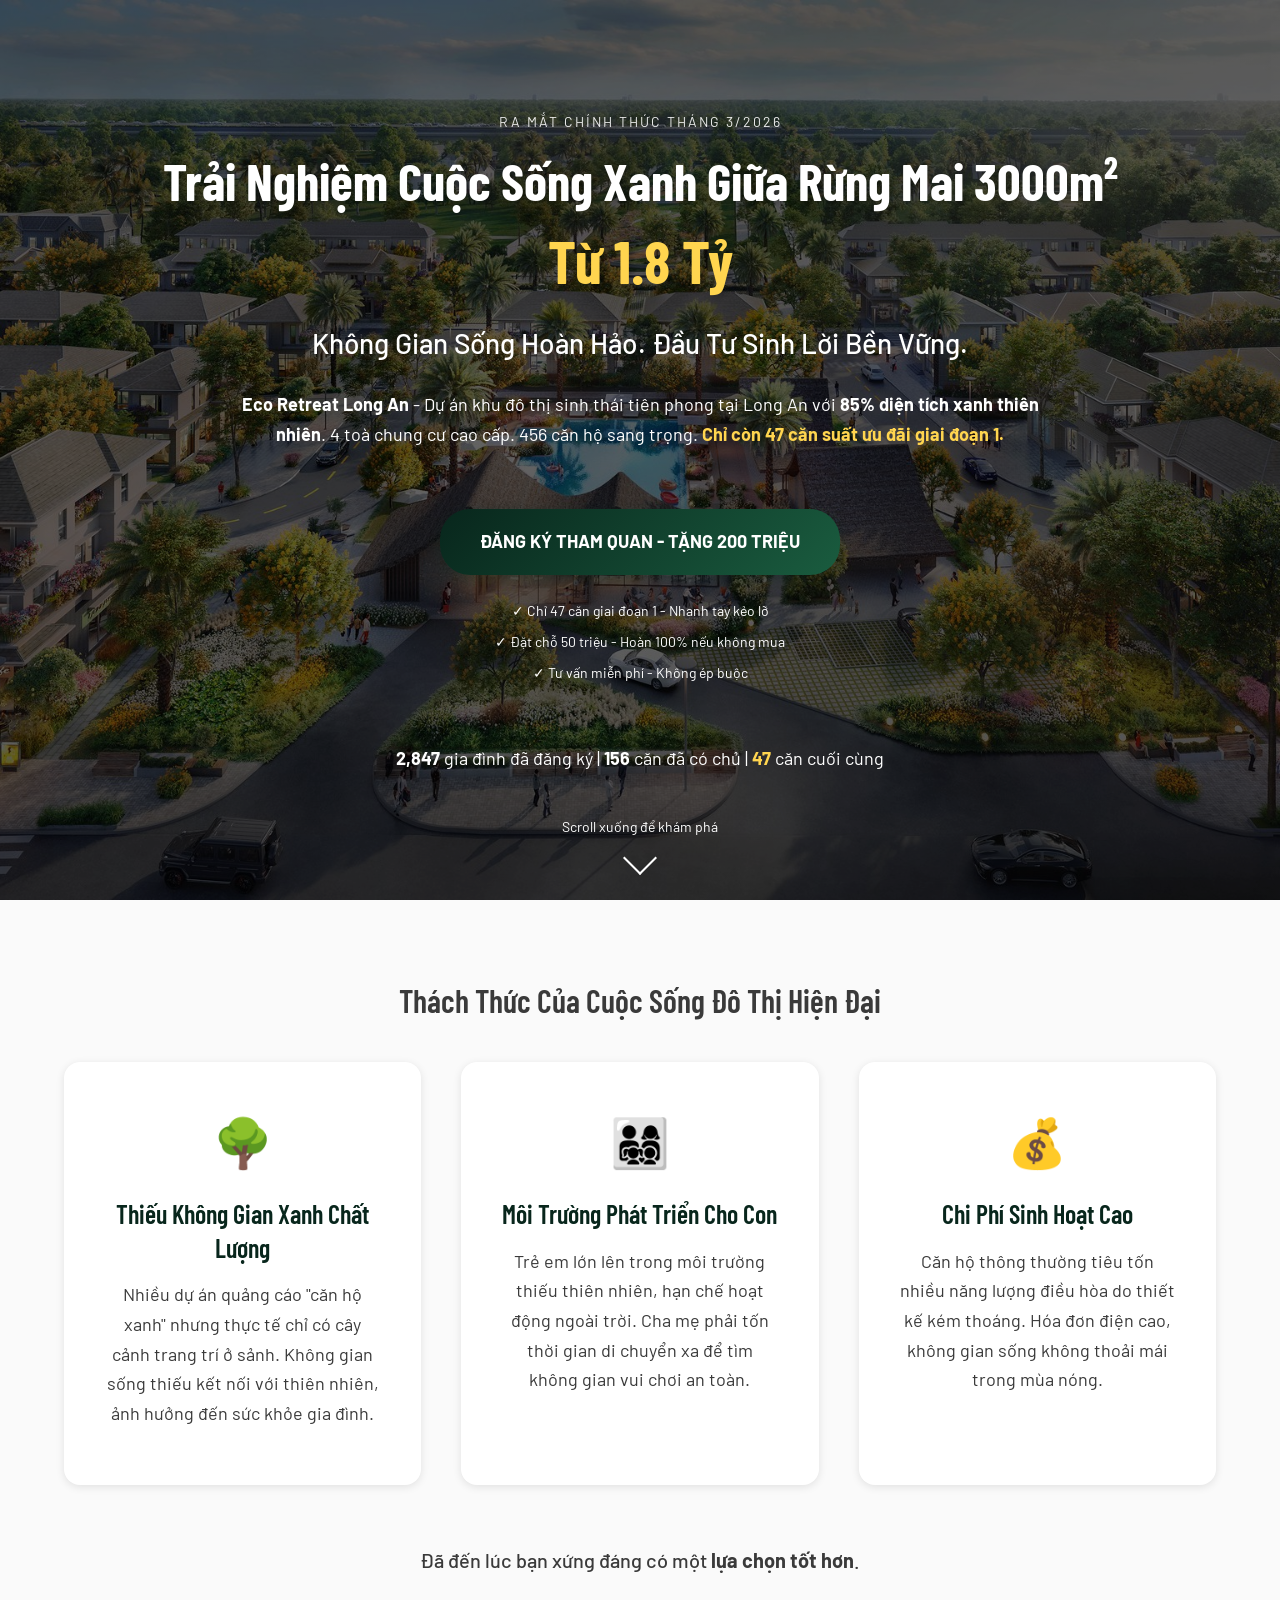
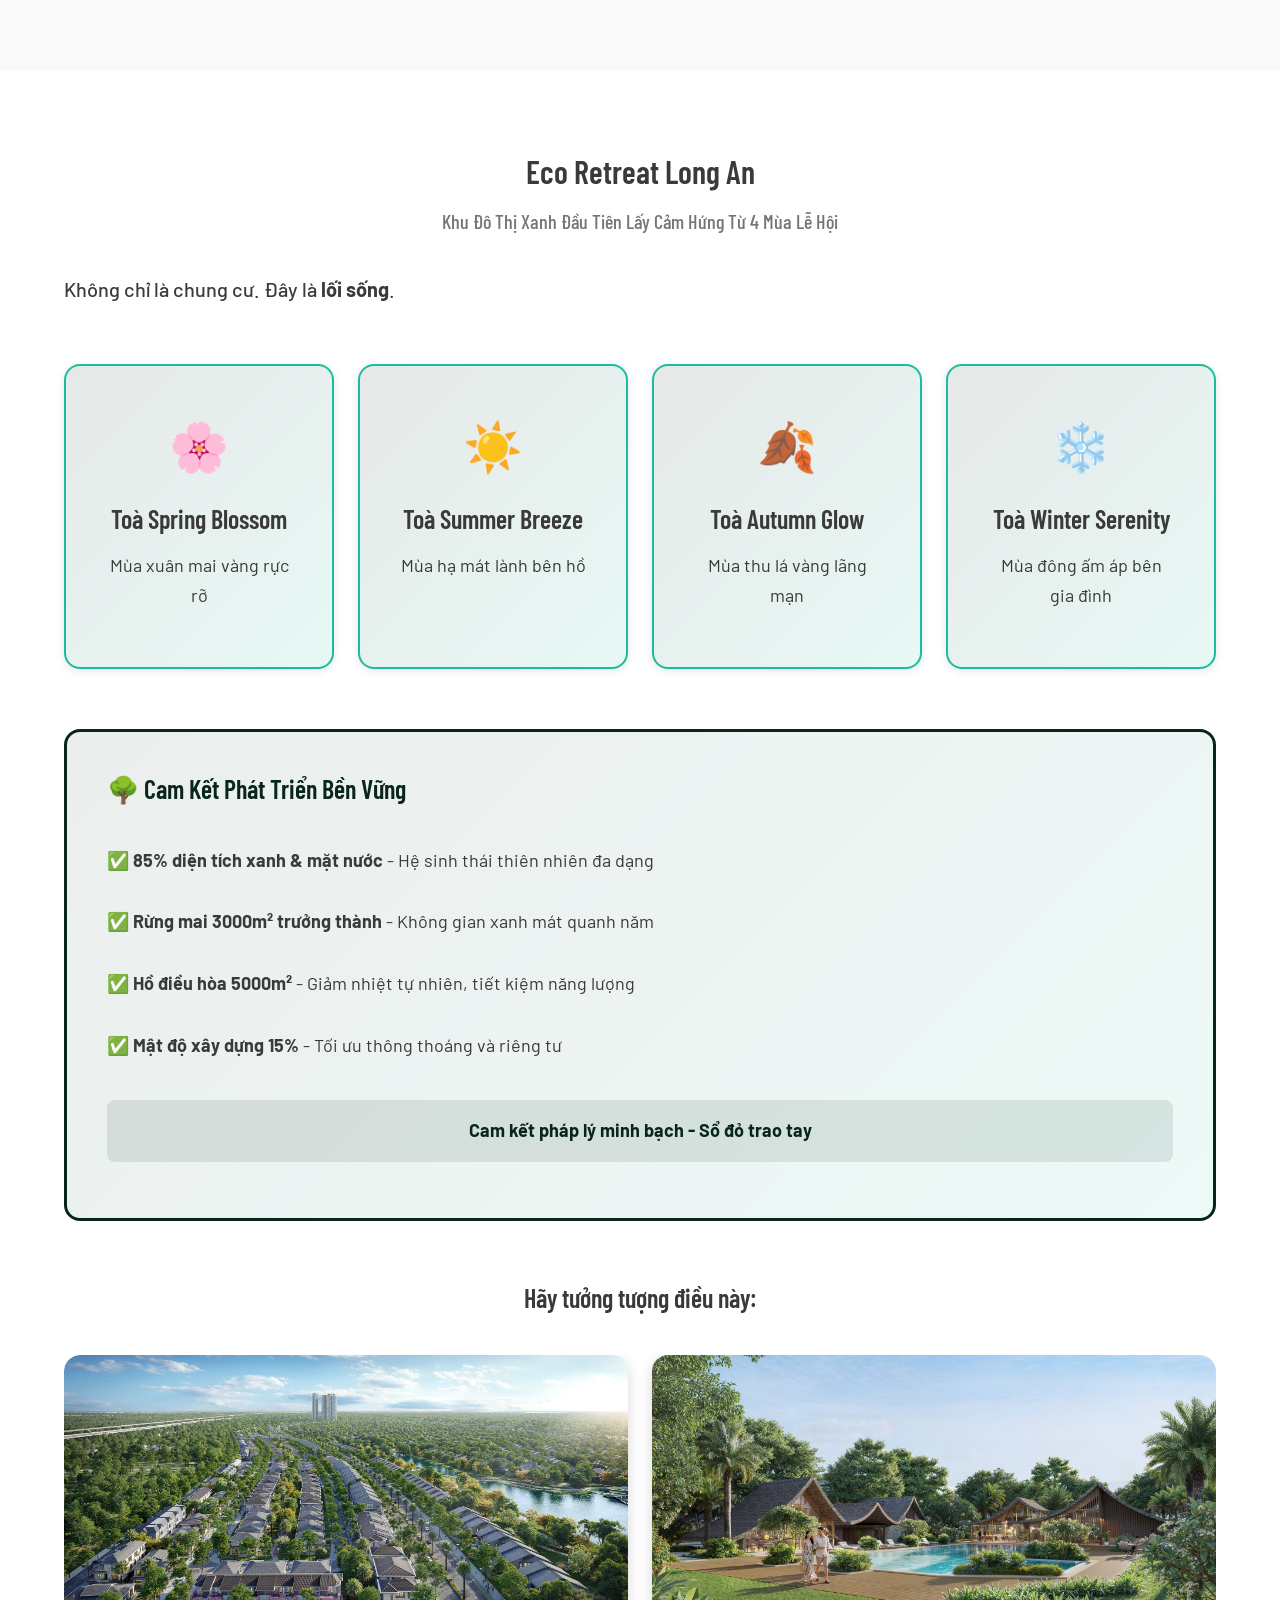
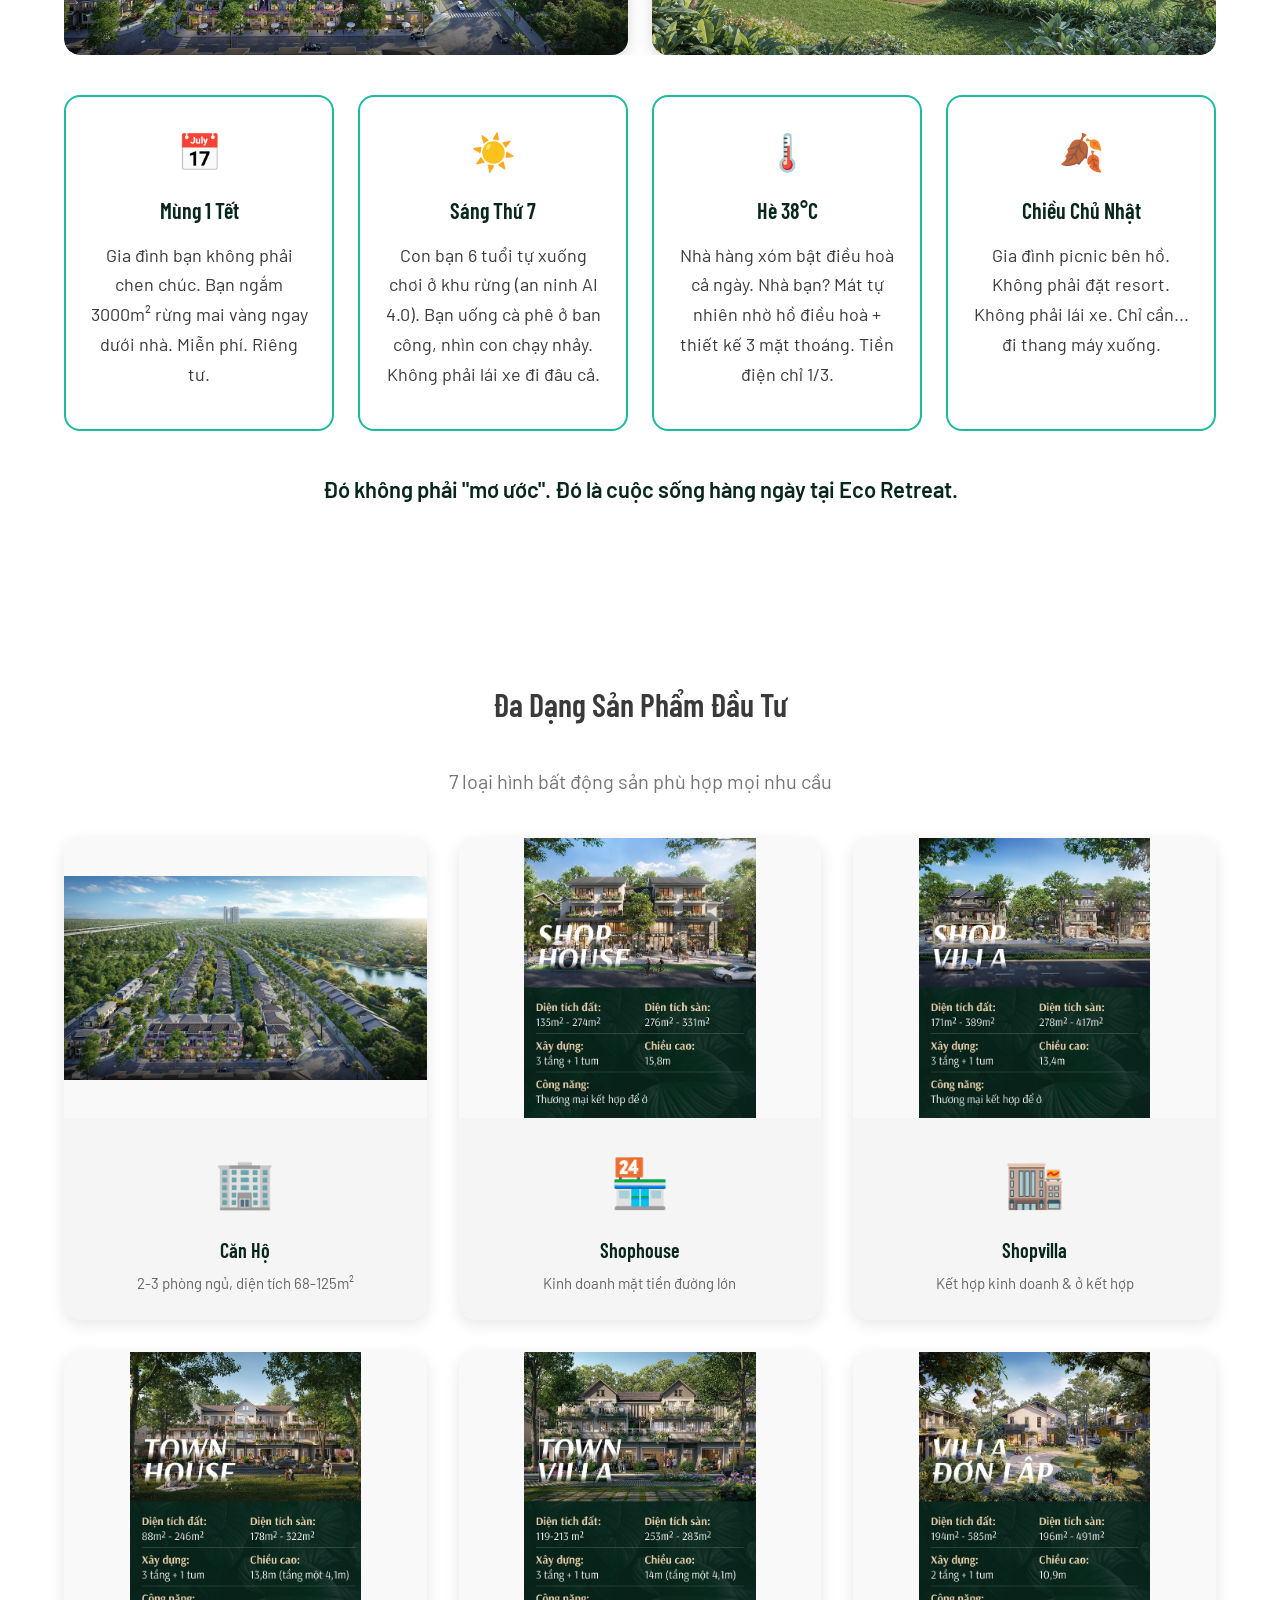
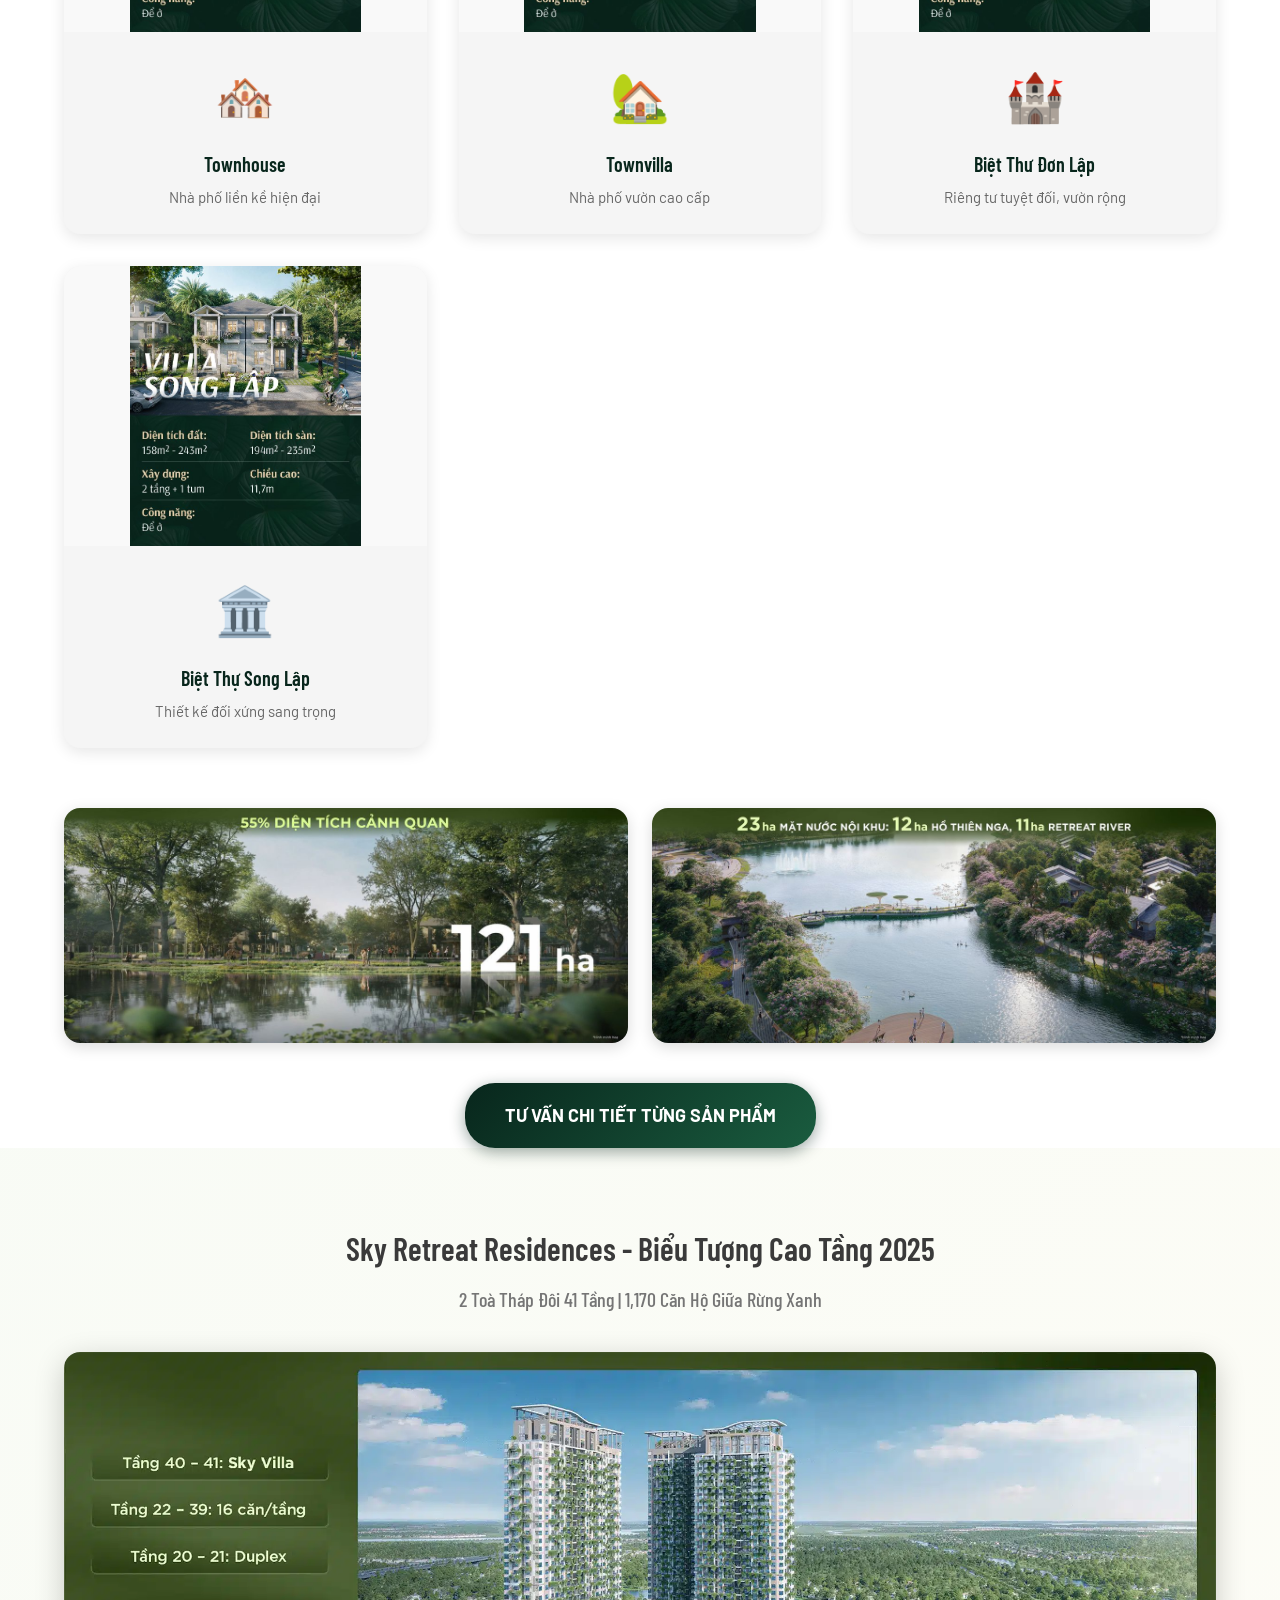
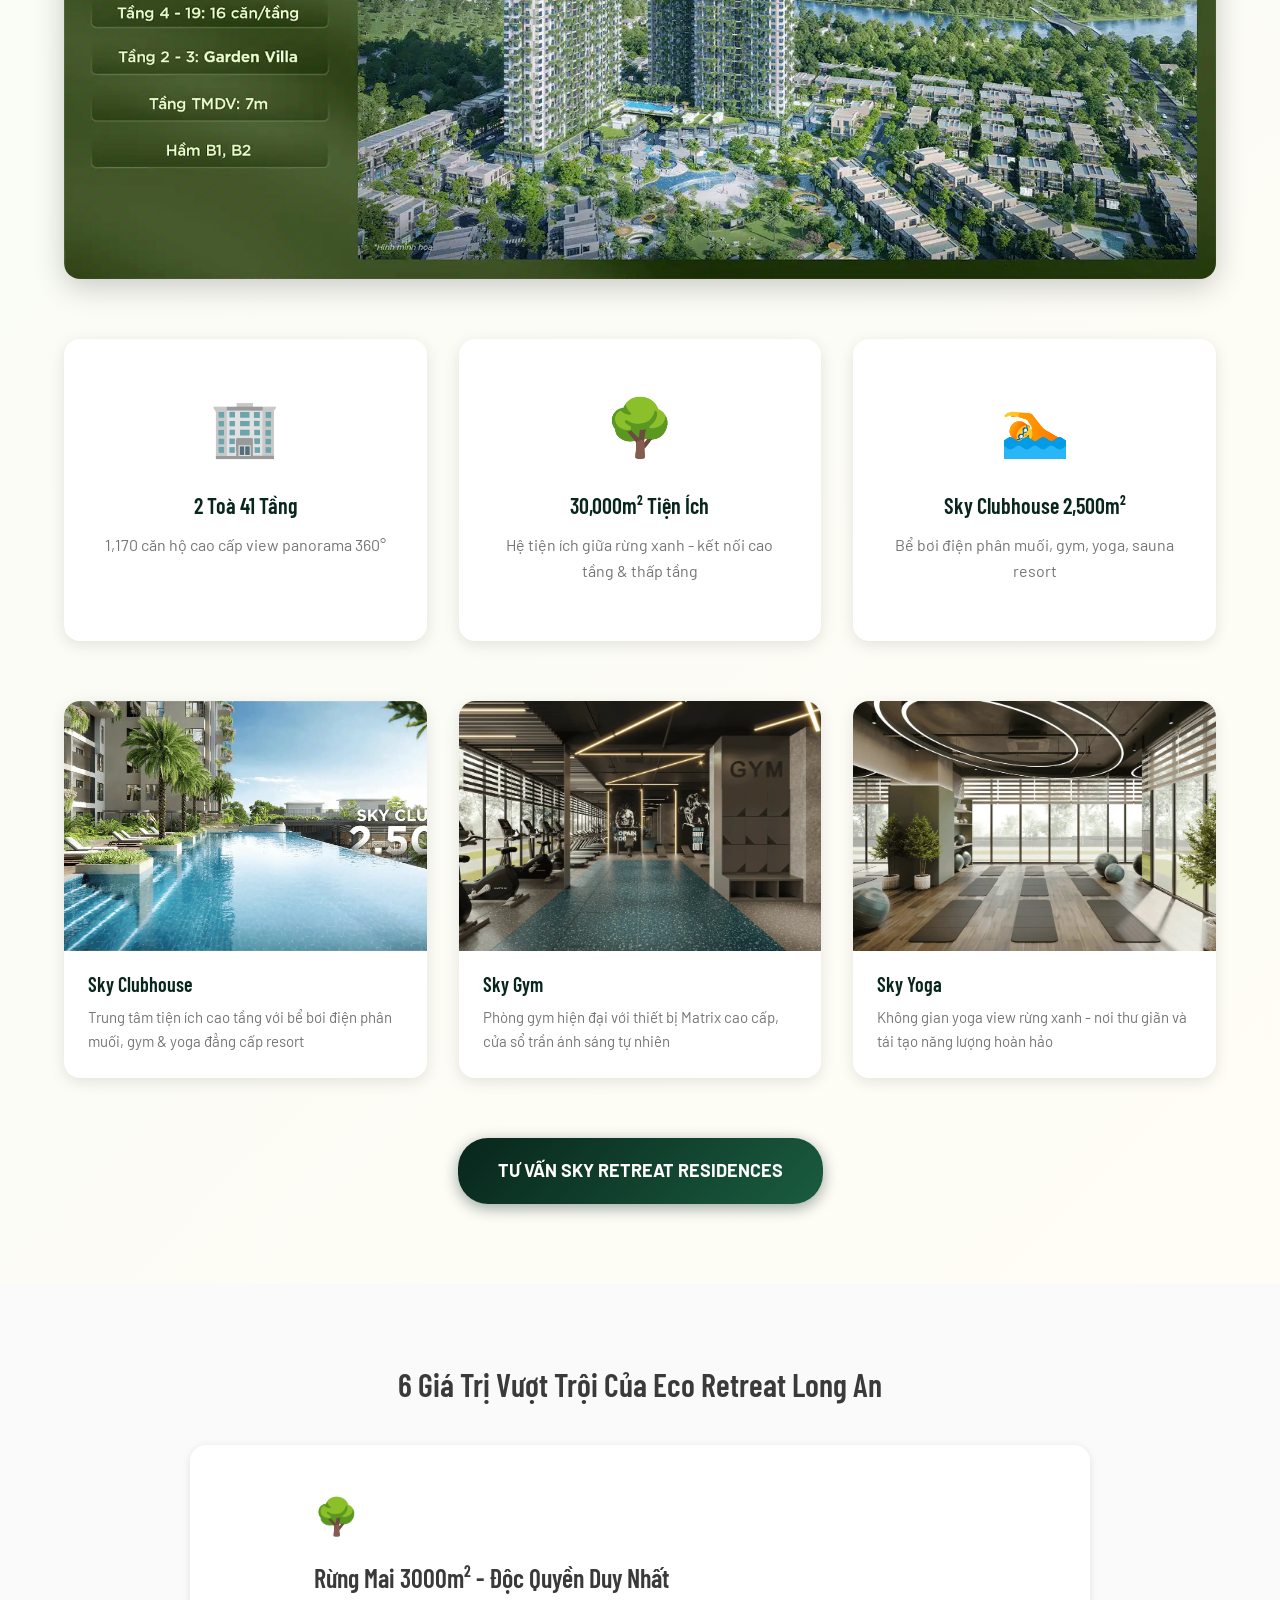
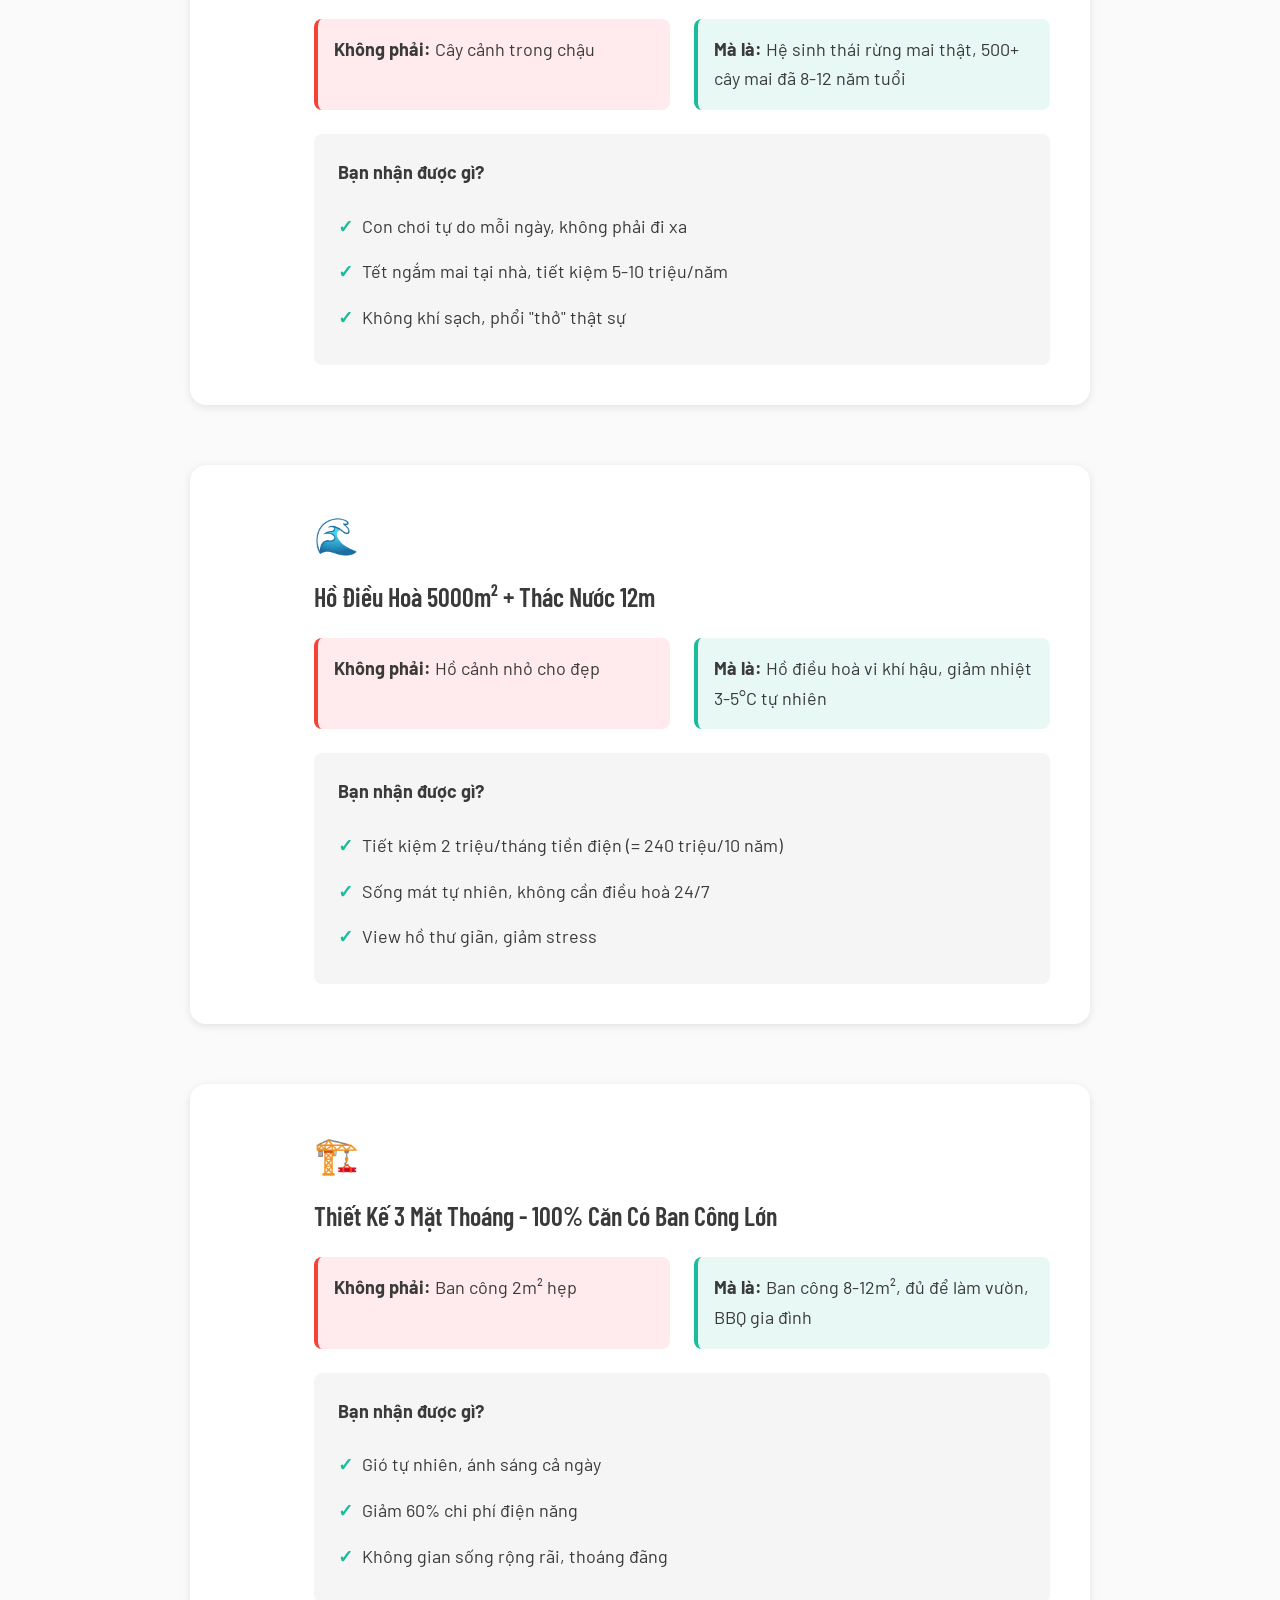
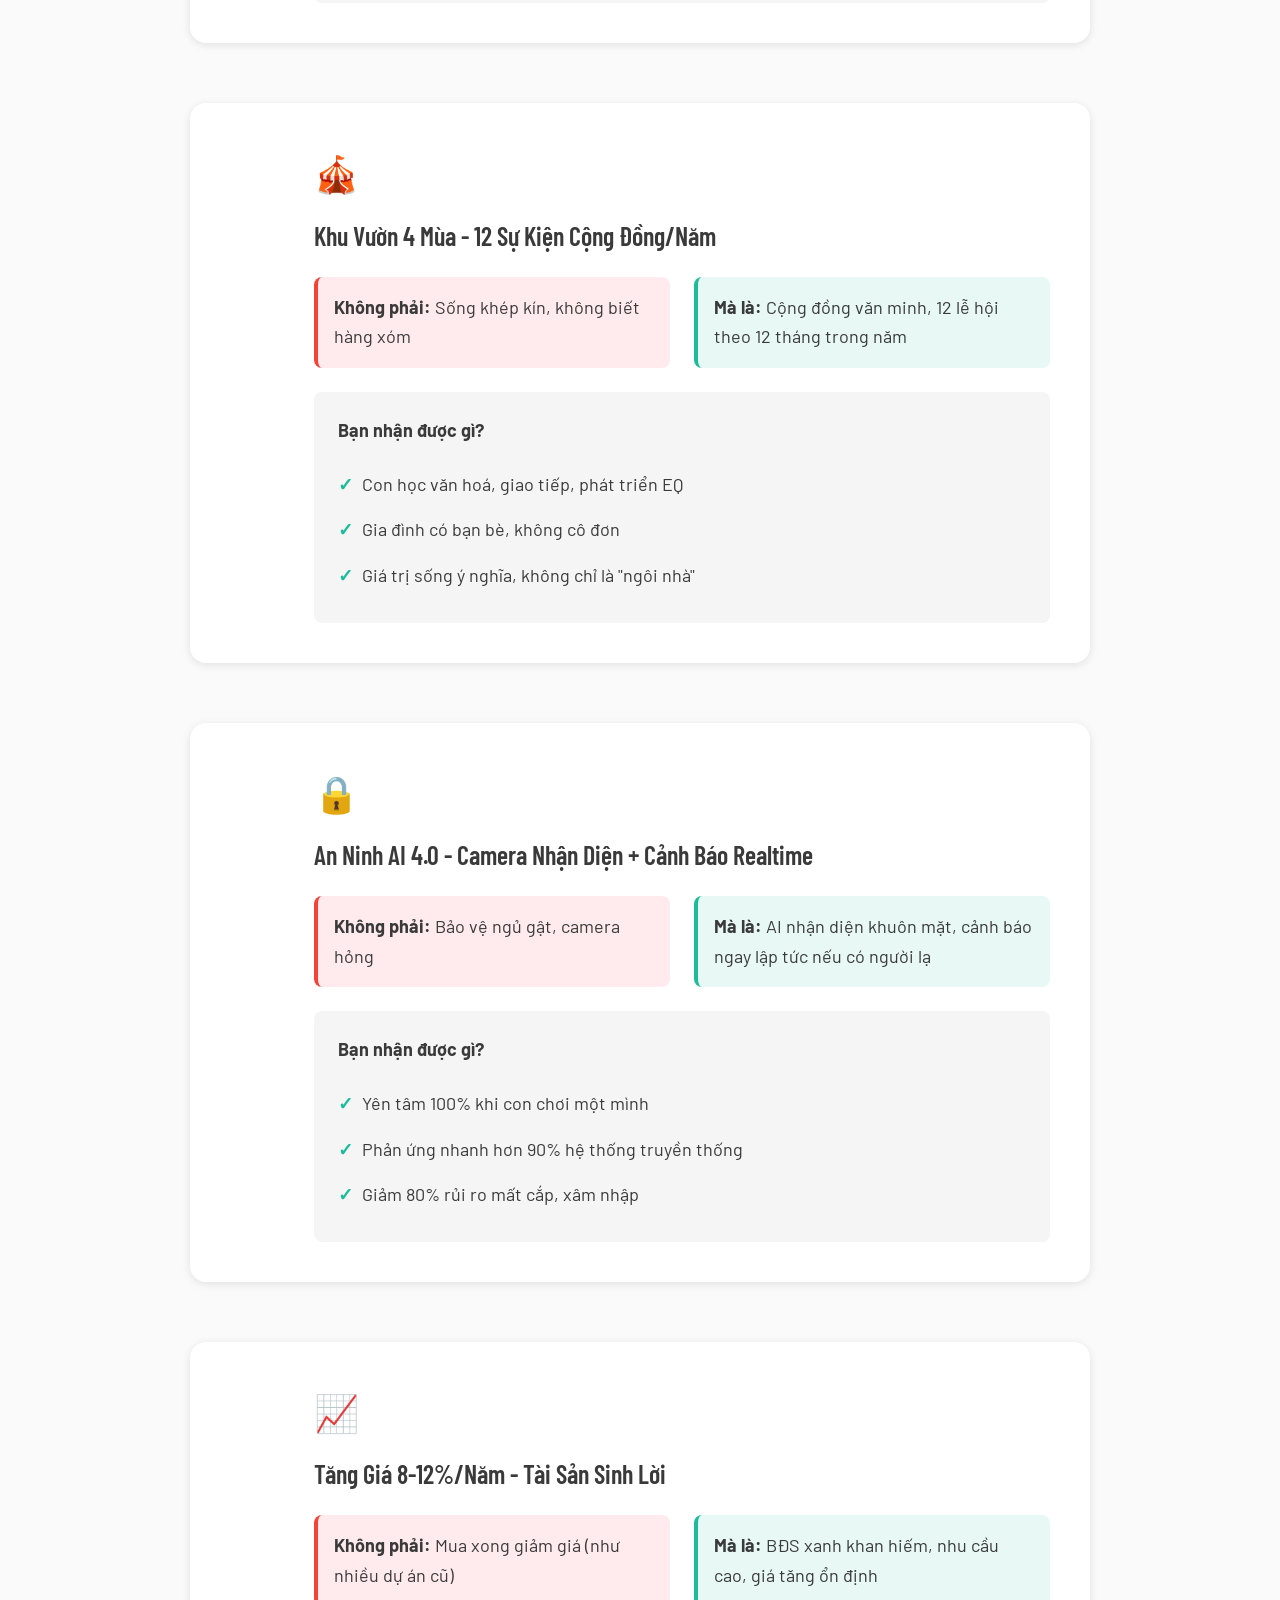
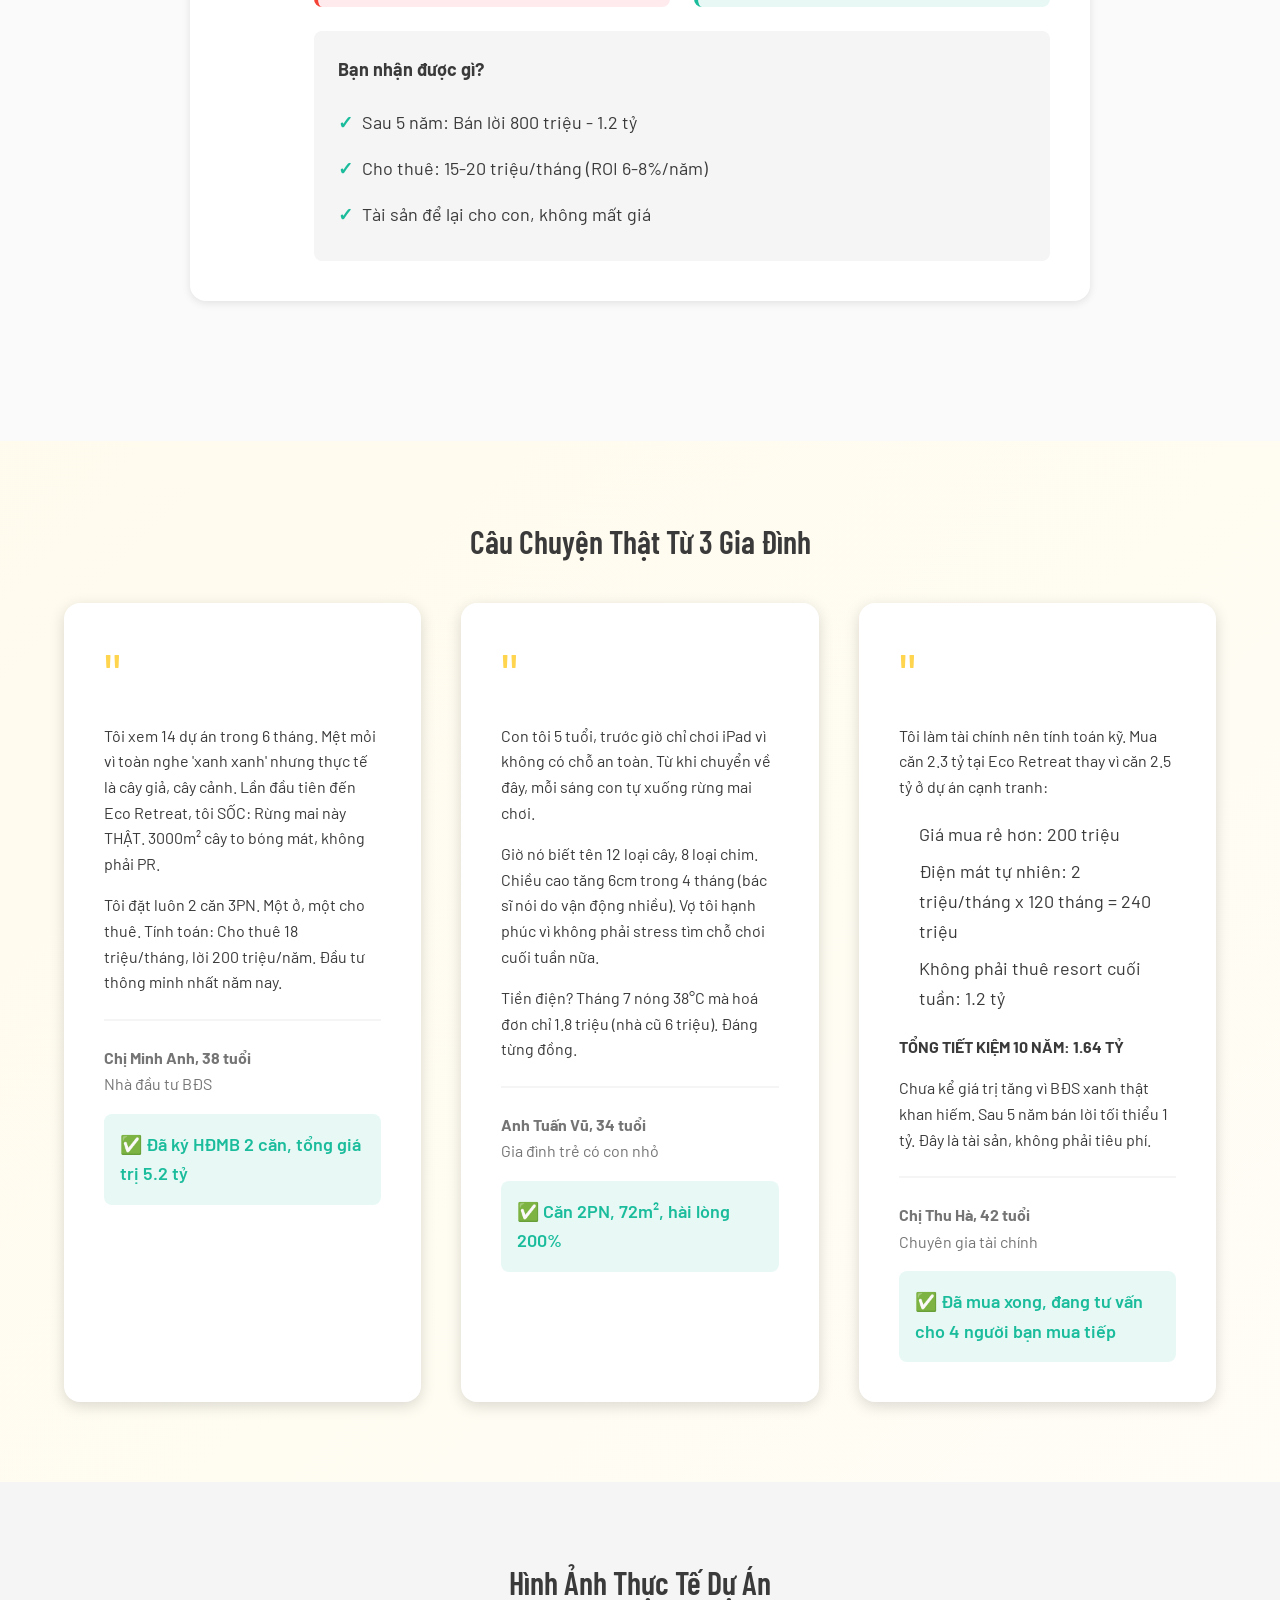
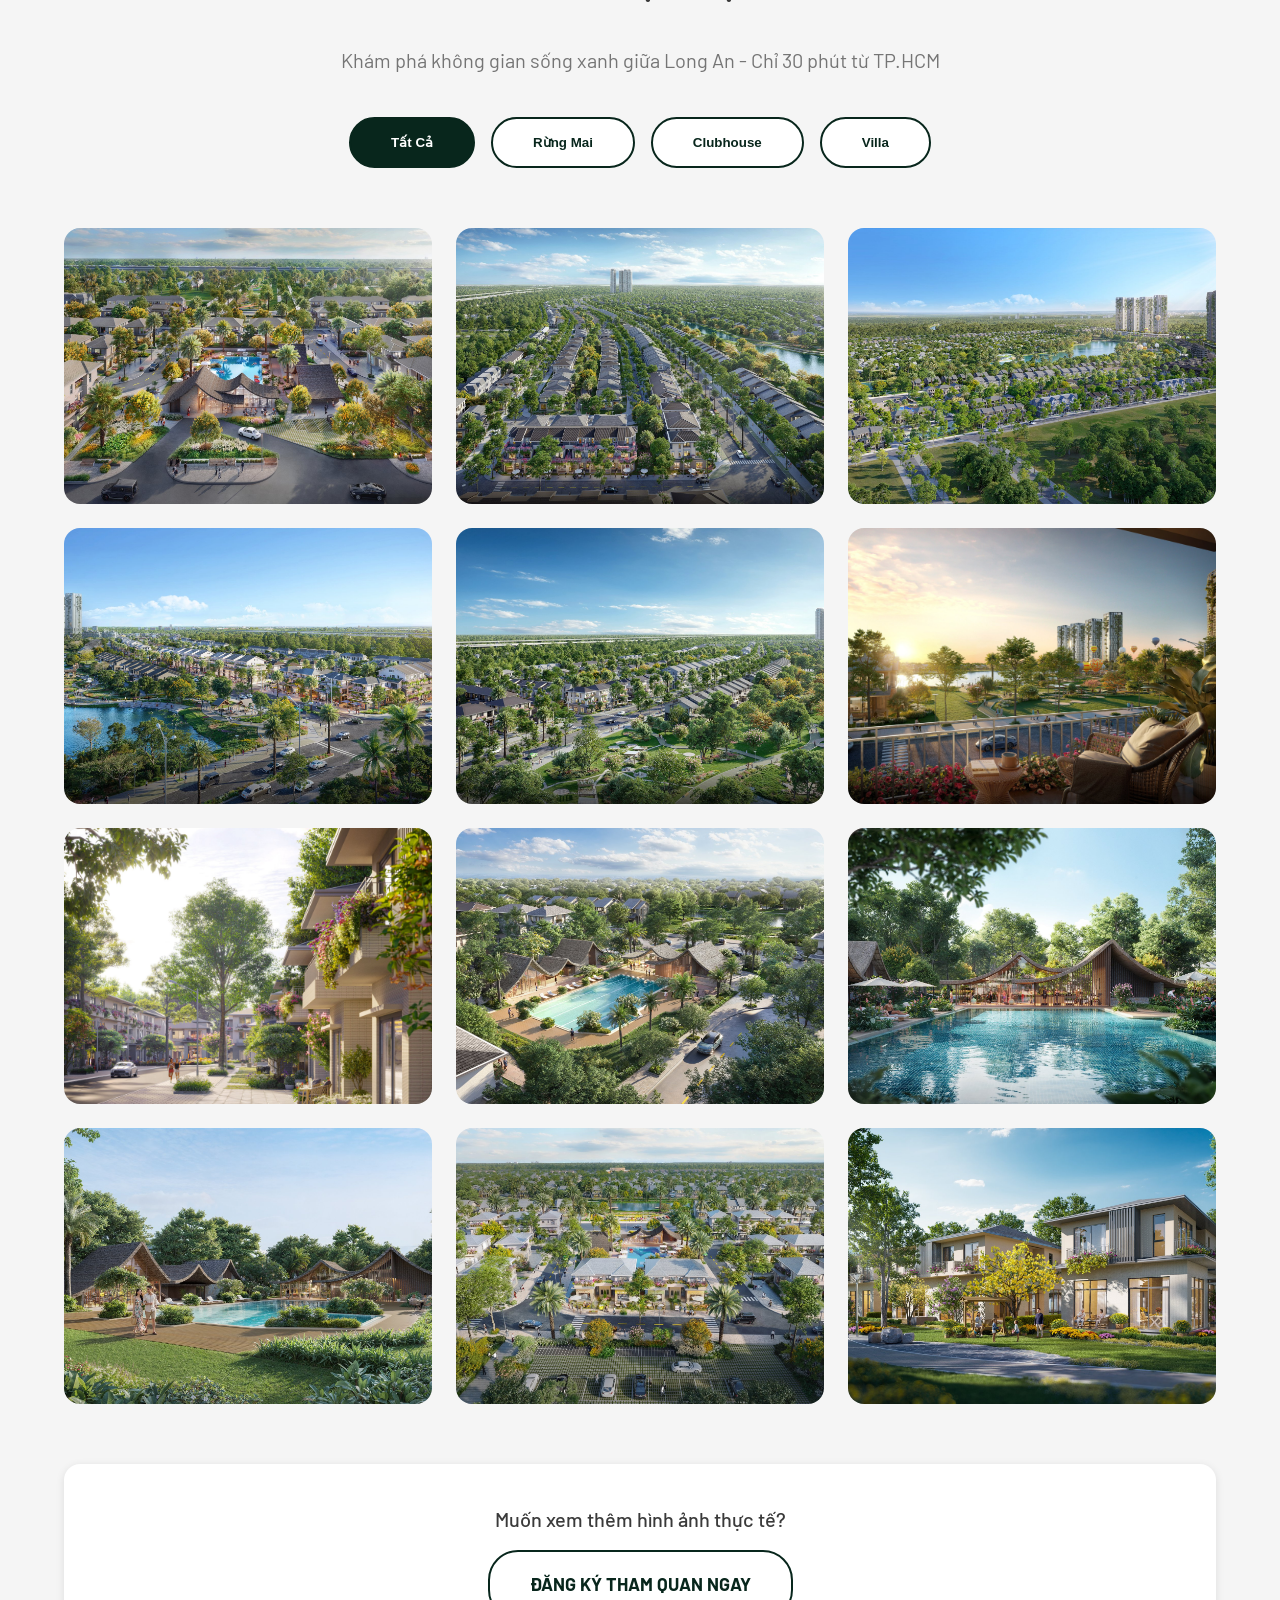
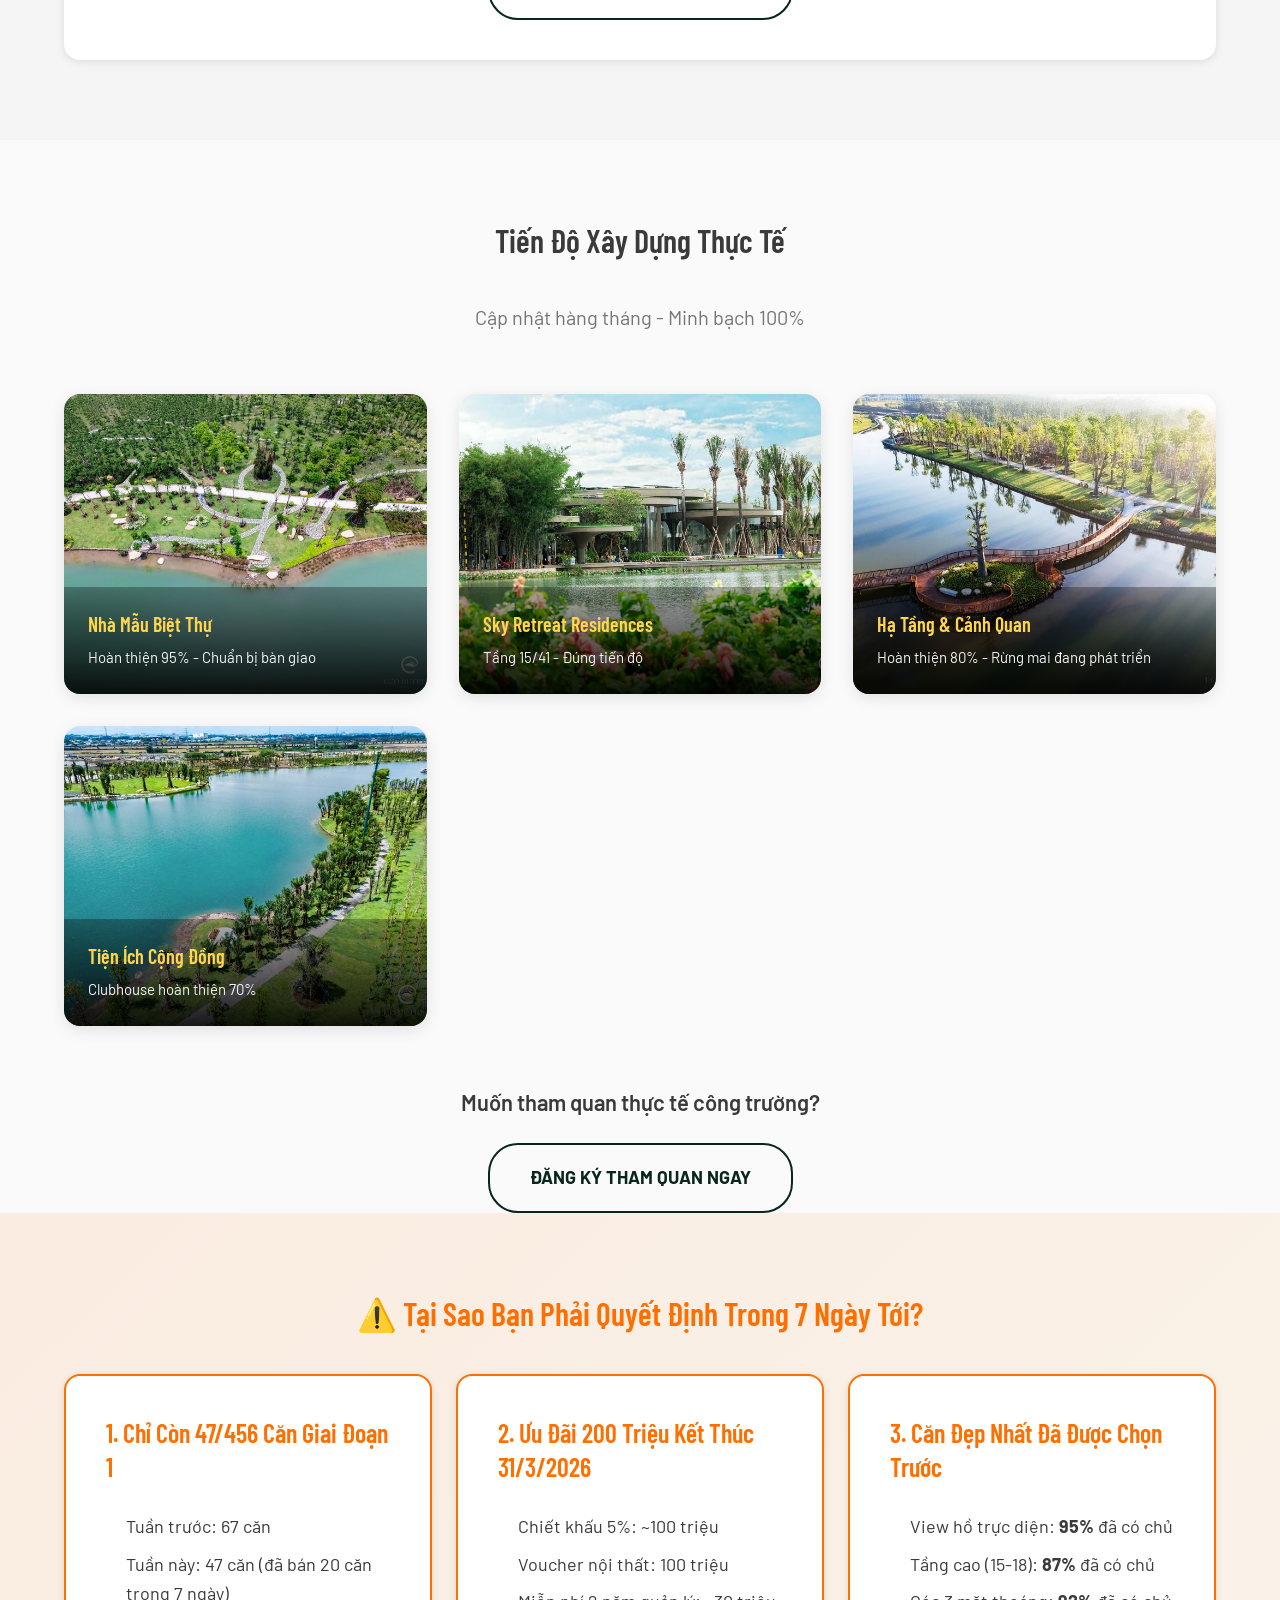
==== commit 262d4f4e: "perf: optimize images - reduce 130MB (94.4%) - Compress park-villa.png (48MB) to .jpg (0.55MB) - 98." ====
--- a/index.html
+++ b/index.html
@@ -719,7 +719,7 @@
 
                 <!-- Villa Images -->
                 <div class="gallery-item" data-category="villa">
-                    <img src="assets/images/park-villa.png" alt="Park Villa">
+                    <img src="assets/images/park-villa.jpg" alt="Park Villa">
                     <div class="gallery-overlay">
                         <h3>Park Villa</h3>
                         <p>Biệt thự vườn cao cấp</p>
